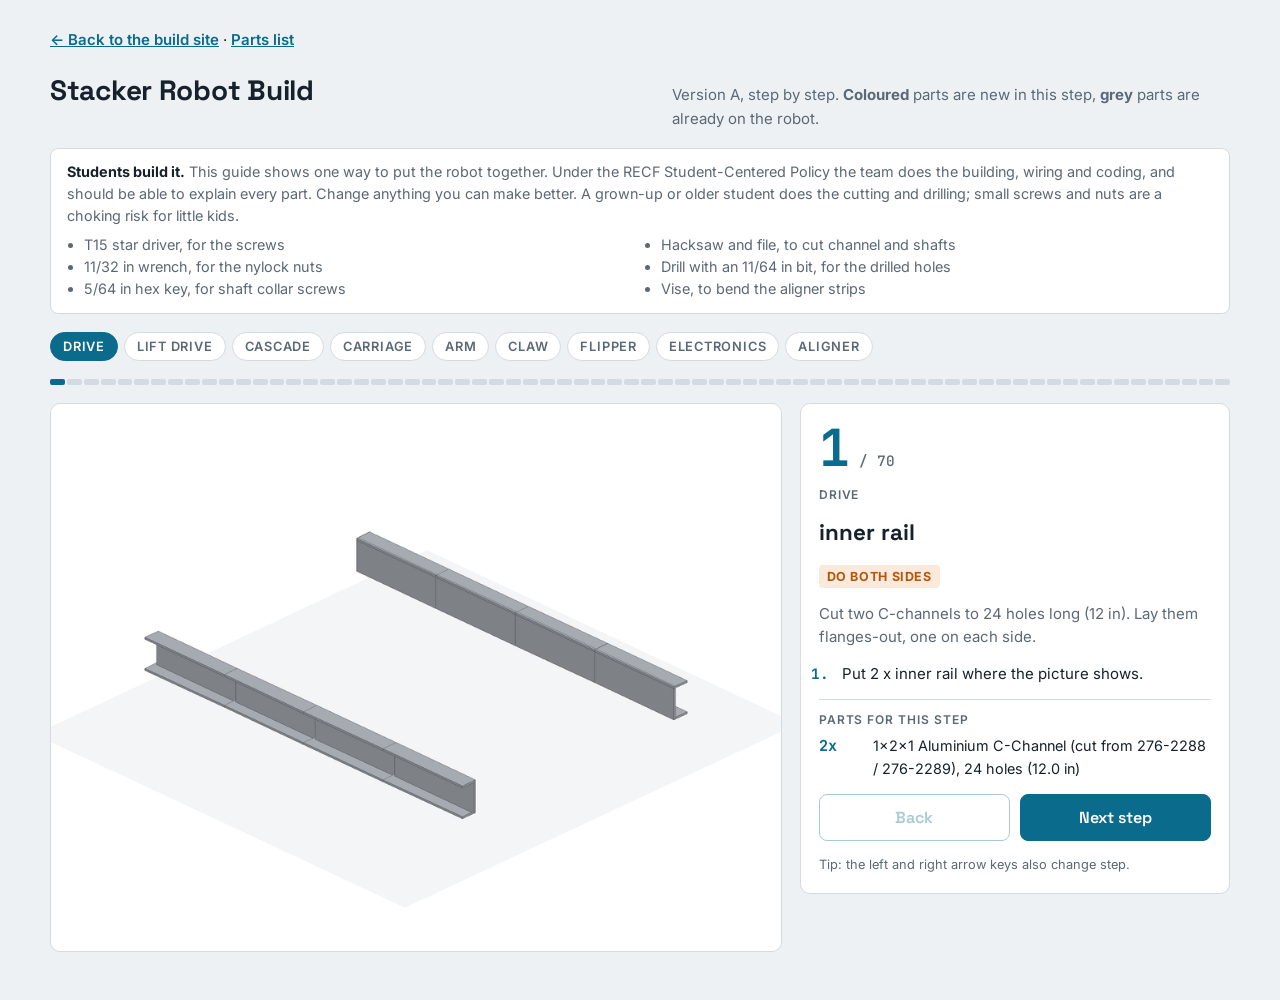
==== steps/index.html @ 97b93172 "Add files via upload" ====
<!doctype html>
<meta charset="utf-8">
<meta name="viewport" content="width=device-width, initial-scale=1">
<title>Stacker Robot Build</title>
<link rel="preconnect" href="https://fonts.googleapis.com">
<link rel="stylesheet" href="https://fonts.googleapis.com/css2?family=Space+Grotesk:wght@500;700&family=Inter:wght@400;600&family=JetBrains+Mono:wght@500;700&display=swap">
<style>
/* Layout: an assembly-manual stepper. Big picture on the left, step card on the right, section strip on top. */
:root {
  --bg: #eef1f4; --panel: #ffffff; --ink: #17212b; --muted: #5b6875; --line: #d3dae1;
  --accent: #0a6b8c; --accent-ink: #ffffff; --both: #b4560b; --both-bg: #fbeadb; --pic: #ffffff;
  --f-head: "Space Grotesk", "Segoe UI", system-ui, sans-serif;
  --f-body: "Inter", "Segoe UI", system-ui, sans-serif;
  --f-mono: "JetBrains Mono", ui-monospace, Consolas, monospace;
}
@media (prefers-color-scheme: dark) { :root:not([data-theme="light"]) {
  --bg: #11171d; --panel: #1a222a; --ink: #e6ecf1; --muted: #9aa8b5; --line: #2c3742;
  --accent: #4fb3d6; --accent-ink: #0b1a21; --both: #f0a25f; --both-bg: #3a2616; --pic: #ffffff; color-scheme: dark } }
:root[data-theme="dark"] {
  --bg: #11171d; --panel: #1a222a; --ink: #e6ecf1; --muted: #9aa8b5; --line: #2c3742;
  --accent: #4fb3d6; --accent-ink: #0b1a21; --both: #f0a25f; --both-bg: #3a2616; --pic: #ffffff; color-scheme: dark }

body { background: var(--bg); color: var(--ink); font: 15px/1.55 var(--f-body); }
.wrap { max-width: 1180px; margin: 0 auto; padding-block: 20px 40px;
  padding-left: max(16px, env(safe-area-inset-left, 0px)); padding-right: max(16px, env(safe-area-inset-right, 0px));
  display: grid; gap: 18px; }
h1, h2 { font-family: var(--f-head); text-wrap: balance; margin: 0; }
h1 { font-size: 1.75rem; letter-spacing: -0.01em; }
.top { display: flex; flex-wrap: wrap; gap: 8px 20px; align-items: baseline; justify-content: space-between; }
.top p { margin: 0; color: var(--muted); max-width: 62ch; }
.policy { border: 1px solid var(--line); background: var(--panel); border-radius: 8px; padding: 12px 16px; font-size: 0.9rem; color: var(--muted); }
.policy b { color: var(--ink); }

.sections { display: flex; flex-wrap: wrap; gap: 6px; }
.sections button { font: 600 0.8rem var(--f-body); text-transform: uppercase; letter-spacing: 0.06em;
  border: 1px solid var(--line); background: var(--panel); color: var(--muted); border-radius: 999px; padding: 6px 12px; cursor: pointer; }
.sections button[aria-current="true"] { background: var(--accent); color: var(--accent-ink); border-color: var(--accent); }

.bar { display: flex; gap: 2px; height: 6px; }
.bar i { flex: 1; background: var(--line); border-radius: 2px; cursor: pointer; }
.bar i.done { background: var(--accent); opacity: 0.45; }
.bar i.now { background: var(--accent); }

.stage { display: grid; grid-template-columns: minmax(0, 1.7fr) minmax(0, 1fr); gap: 18px; align-items: start; }
.pic { background: var(--pic); border: 1px solid var(--line); border-radius: 10px; overflow: hidden; }
.pic img { display: block; width: 100%; height: auto; aspect-ratio: 4 / 3; max-width: 100%; }
.card { background: var(--panel); border: 1px solid var(--line); border-radius: 10px; padding: 18px; display: grid; gap: 14px; min-width: 0; }
.num { font: 700 3.2rem/1 var(--f-mono); color: var(--accent); font-variant-numeric: tabular-nums; }
.num small { font-size: 0.9rem; color: var(--muted); font-weight: 500; }
.sec { font: 600 0.75rem var(--f-body); text-transform: uppercase; letter-spacing: 0.08em; color: var(--muted); }
.card h2 { font-size: 1.4rem; }
.both { justify-self: start; font: 700 0.78rem var(--f-body); letter-spacing: 0.05em; text-transform: uppercase;
  color: var(--both); background: var(--both-bg); border-radius: 4px; padding: 4px 8px; }
.note { margin: 0; color: var(--muted); }
.do { margin: 0; padding-left: 1.3em; display: grid; gap: 10px; }
.do li { padding-left: 4px; }
.do li::marker { font: 700 0.9rem var(--f-mono); color: var(--accent); }
.tools { margin: 6px 0 0; padding-left: 1.2em; columns: 2 16em; column-gap: 24px; }
.parts { border-top: 1px solid var(--line); padding-top: 12px; }
.parts h3 { margin: 0 0 8px; font: 600 0.75rem var(--f-body); text-transform: uppercase; letter-spacing: 0.08em; color: var(--muted); }
.parts ul { list-style: none; margin: 0; padding: 0; display: grid; gap: 6px; }
.parts li { display: grid; grid-template-columns: 3.2em minmax(0, 1fr); gap: 8px; font-size: 0.9rem; }
.parts li b { font: 700 0.95rem var(--f-mono); color: var(--accent); font-variant-numeric: tabular-nums; }
.nav { display: flex; gap: 10px; }
.nav button { flex: 1; font: 600 1rem var(--f-head); padding: 12px; border-radius: 8px; cursor: pointer;
  border: 1px solid var(--accent); background: var(--accent); color: var(--accent-ink); }
.nav button.prev { background: transparent; color: var(--accent); }
.nav button:disabled { opacity: 0.35; cursor: default; }
button:focus-visible, .bar i:focus-visible { outline: 3px solid var(--both); outline-offset: 2px; }
.key { font-size: 0.8rem; color: var(--muted); margin: 0; }
@media (max-width: 820px) { .stage { grid-template-columns: minmax(0, 1fr); } .num { font-size: 2.4rem; } }
</style>

<div class="wrap">
  <p style="margin:0"><a href="../" style="color:var(--accent);font-weight:600">&larr; Back to the build site</a> &middot; <a href="../parts.html" style="color:var(--accent);font-weight:600">Parts list</a></p>
  <div class="top">
    <h1>Stacker Robot Build</h1>
    <p>Version A, step by step. <b>Coloured</b> parts are new in this step, <b>grey</b> parts are already on the robot.</p>
  </div>
  <div class="policy"><b>Students build it.</b> This guide shows one way to put the robot together. Under the RECF Student-Centered Policy the team does the building, wiring and coding, and should be able to explain every part. Change anything you can make better. A grown-up or older student does the cutting and drilling; small screws and nuts are a choking risk for little kids.
    <ul class="tools">
      <li>T15 star driver, for the screws</li>
      <li>11/32 in wrench, for the nylock nuts</li>
      <li>5/64 in hex key, for shaft collar screws</li>
      <li>Hacksaw and file, to cut channel and shafts</li>
      <li>Drill with an 11/64 in bit, for the drilled holes</li>
      <li>Vise, to bend the aligner strips</li>
    </ul></div>
  <nav class="sections" id="sections" aria-label="Sections"></nav>
  <div class="bar" id="bar" aria-hidden="true"></div>
  <div class="stage">
    <div class="pic"><img id="img" alt="" width="900" height="675"></div>
    <div class="card">
      <div class="num" id="num"></div>
      <div class="sec" id="sec"></div>
      <h2 id="name"></h2>
      <span class="both" id="both">Do both sides</span>
      <p class="note" id="note"></p>
      <ol class="do" id="do"></ol>
      <div class="parts"><h3>Parts for this step</h3><ul id="parts"></ul></div>
      <div class="nav"><button class="prev" id="prev">Back</button><button id="next">Next step</button></div>
      <p class="key">Tip: the left and right arrow keys also change step.</p>
    </div>
  </div>
</div>

<script>
const STEPS = [{"n": 1, "section": "drive", "name": "inner rail", "both": true, "img": "step-01.png", "do": ["Put 2 x inner rail where the picture shows."], "parts": [[2, "1x2x1 Aluminium C-Channel (cut from 276-2288 / 276-2289), 24 holes (12.0 in)"]]}, {"n": 2, "section": "drive", "name": "outer rail", "both": true, "img": "step-02.png", "do": ["Put 2 x outer rail where the picture shows."], "parts": [[2, "1x2x1 Aluminium C-Channel (cut from 276-2288 / 276-2289), 24 holes (12.0 in)"]]}, {"n": 3, "section": "drive", "name": "rail plate", "both": true, "img": "step-03.png", "do": ["Put 2 x rail plate front where the picture shows.", "Put 2 x rail plate rear where the picture shows."], "parts": [[4, "Aluminium plate strip, cut from 5x25 Aluminium Plate 276-2311"]]}, {"n": 4, "section": "drive", "name": "wheel + gear", "both": true, "img": "step-04.png", "do": ["Push a 1 1/2 in screw through: 2 x washer \u2192 48T gear \u2192 3/8 in nylon spacer \u2192 2 x washer \u2192 omni wheel. Put a nylock nut on the end and tighten it. (do this 4 times)", "Push a 1 1/2 in screw through: 2 x washer \u2192 48T gear \u2192 3/8 in nylon spacer \u2192 2 x washer \u2192 traction wheel. Put a nylock nut on the end and tighten it. (do this 2 times)", "Push a 1 1/2 in screw through: 2 x washer \u2192 48T gear \u2192 2 x washer \u2192 3/8 in nylon spacer \u2192 omni wheel. Put a nylock nut on the end and tighten it. (do this 4 times)", "Push a 1 1/2 in screw through: 2 x washer \u2192 48T gear \u2192 2 x washer \u2192 3/8 in nylon spacer \u2192 traction wheel. Put a nylock nut on the end and tighten it. (do this 2 times)"], "parts": [[12, "#8-32 Nylock Nut 275-1027"], [12, "#8-32 x 1.500\" Star Drive Screw (275-1002..1012 series)"], [2, "2.75\" Anti-Static (traction) Wheel 276-8098"], [4, "2.75\" Omni-Directional Anti-Static Wheel 276-8106"], [12, "3/8\" OD x #8 Nylon Spacer, 0.375\" (276-6340 series)"], [6, "48T High Strength Gear v2 276-7573"], [48, "Steel Washer 275-1024"]]}, {"n": 5, "section": "drive", "name": "wheel", "both": true, "img": "step-05.png", "do": ["Push a 2 1/2 in screw through: inner rail \u2192 1/2 in nylon spacer \u2192 48T gear \u2192 1/4 in nylon spacer \u2192 washer \u2192 omni wheel \u2192 1/4 in nylon spacer \u2192 washer \u2192 outer rail. Put a nylock nut on the end and tighten it. (do this 2 times)", "Push a 2 1/2 in screw through: stage 1 \u2192 inner rail \u2192 1/2 in nylon spacer \u2192 48T gear \u2192 1/4 in nylon spacer \u2192 washer \u2192 traction wheel \u2192 1/4 in nylon spacer \u2192 washer \u2192 outer rail. Put a nylock nut on the end and tighten it. This one also goes through a part from step 20: put it in loosely now, take it out and put it back then.", "Push a 2 1/2 in screw through: inner rail \u2192 1/2 in nylon spacer \u2192 48T gear \u2192 washer \u2192 1/4 in nylon spacer \u2192 omni wheel \u2192 washer \u2192 1/4 in nylon spacer \u2192 outer rail. Put a nylock nut on the end and tighten it. (do this 2 times)", "Push a 2 1/2 in screw through: stage 1 \u2192 inner rail \u2192 1/2 in nylon spacer \u2192 48T gear \u2192 washer \u2192 1/4 in nylon spacer \u2192 traction wheel \u2192 washer \u2192 1/4 in nylon spacer \u2192 outer rail. Put a nylock nut on the end and tighten it. This one also goes through a part from step 20: put it in loosely now, take it out and put it back then."], "parts": [[6, "#8-32 Nylock Nut 275-1027"], [6, "#8-32 x 2.500\" Star Drive Screw (276-8016)"], [12, "3/8\" OD x #8 Nylon Spacer, 0.250\" (276-6340 series)"], [6, "3/8\" OD x #8 Nylon Spacer, 0.500\" (276-6340 series)"], [12, "Steel Washer 275-1024"]]}, {"n": 6, "section": "drive", "name": "motor gear 36T", "both": true, "img": "step-06.png", "do": ["Put 4 x 36T gear where the picture shows."], "parts": [[4, "36T High Strength Gear v2 276-7747"]]}, {"n": 7, "section": "drive", "name": "drive motor", "both": true, "img": "step-07.png", "do": ["Push a 3/4 in screw through: inner rail \u2192 2 x washer \u2192 1/8 in nylon spacer. Screw it into the motor. (do this 4 times)", "Cut a shaft to 2.42 in. Push it through, in this order: outer rail \u2192 shaft collar \u2192 washer \u2192 4.6 mm plastic spacer \u2192 2 x 8 mm plastic spacer \u2192 36T gear \u2192 4.6 mm plastic spacer \u2192 8 mm plastic spacer \u2192 inner rail. Push the end all the way into the motor. Tighten the screw on every shaft collar. (do this 2 times)", "Push a 3/4 in screw through: inner rail \u2192 1/8 in nylon spacer \u2192 2 x washer. Screw it into the motor. (do this 4 times)", "Cut a shaft to 2.42 in. Push it through, in this order: outer rail \u2192 shaft collar \u2192 2 x 8 mm plastic spacer \u2192 4.6 mm plastic spacer \u2192 washer \u2192 36T gear \u2192 8 mm plastic spacer \u2192 4.6 mm plastic spacer \u2192 inner rail. Push the end all the way into the motor. Tighten the screw on every shaft collar. (do this 2 times)"], "parts": [[8, "#8-32 x 0.750\" Star Drive Screw (275-1002..1012 series)"], [8, "3/8\" OD x #8 Nylon Spacer, 0.125\" (276-6340 series)"], [8, "4.6mm Plastic Spacer 276-2018"], [12, "8mm Plastic Spacer 276-2019"], [4, "Shaft 1/8\" square, cut to 2.42 in"], [4, "Shaft Collar 276-2010"], [20, "Steel Washer 275-1024"], [4, "V5 Smart Motor 11W 276-4840 + 600 RPM cartridge 276-5842"]]}, {"n": 8, "section": "drive", "name": "rail tie", "both": true, "img": "step-08.png", "do": ["Push a 3/8 in screw through: inner rail. Screw it into the 2 in standoff. (do this 2 times)", "Push a 3/8 in screw through: outer rail \u2192 3 x washer. Screw it into the 2 in standoff. (do this 3 times)", "Push a 3/8 in screw through: aligner strip \u2192 inner rail. Screw it into the 2 in standoff. This one also goes through a part from step 67: put it in loosely now, take it out and put it back then.", "Push a 3/8 in screw through: outer rail. Screw it into the 2 in standoff. (do this 3 times)", "Push a 3/8 in screw through: inner rail \u2192 3 x washer. Screw it into the 2 in standoff. (do this 2 times)", "Push a 1/2 in screw through: aligner strip \u2192 inner rail \u2192 3 x washer. Screw it into the 2 in standoff. This one also goes through a part from step 67: put it in loosely now, take it out and put it back then."], "parts": [[6, "#8-32 Standoff, 2.00\" (275-1013..1023 series)"], [11, "#8-32 x 0.375\" Star Drive Screw (275-1002..1012 series)"], [1, "#8-32 x 0.500\" Star Drive Screw (275-1002..1012 series)"], [18, "Steel Washer 275-1024"]]}, {"n": 9, "section": "drive", "name": "front brace", "both": false, "img": "step-09.png", "do": ["Push a 3/8 in screw through: front brace \u2192 inner rail. Put a nylock nut on the end and tighten it. (do this 4 times)"], "parts": [[4, "#8-32 Nylock Nut 275-1027"], [4, "#8-32 x 0.375\" Star Drive Screw (275-1002..1012 series)"], [1, "1x2x1 Aluminium C-Channel (cut from 276-2288 / 276-2289), 17 holes (8.5 in)"]]}, {"n": 10, "section": "lift drive", "name": "rear bumper", "both": false, "img": "step-10.png", "do": ["Push a 3/8 in screw through: rear bumper \u2192 inner rail. Put a nylock nut on the end and tighten it. (do this 2 times)"], "parts": [[2, "#8-32 Nylock Nut 275-1027"], [2, "#8-32 x 0.375\" Star Drive Screw (275-1002..1012 series)"], [1, "1x2x1 Aluminium C-Channel (cut from 276-2288 / 276-2289), 17 holes (8.5 in)"]]}, {"n": 11, "section": "lift drive", "name": "winch channel", "both": false, "img": "step-11.png", "do": ["Push a 3/8 in screw through: winch channel \u2192 inner rail. Put a nylock nut on the end and tighten it. (do this 2 times)"], "parts": [[2, "#8-32 Nylock Nut 275-1027"], [2, "#8-32 x 0.375\" Star Drive Screw (275-1002..1012 series)"], [1, "1x2x1 Aluminium C-Channel (cut from 276-2288 / 276-2289), 17 holes (8.5 in)"]]}, {"n": 12, "section": "lift drive", "name": "winch gear 36T", "both": false, "img": "step-12.png", "do": ["Put 36T gear where the picture shows."], "parts": [[1, "36T High Strength Gear v2 276-7747"]]}, {"n": 13, "section": "lift drive", "name": "winch plate", "both": false, "img": "step-13.png", "do": ["Push a 3/8 in screw through: winch channel \u2192 winch plate. Put a nylock nut on the end and tighten it. (do this 2 times)"], "parts": [[2, "#8-32 Nylock Nut 275-1027"], [2, "#8-32 x 0.375\" Star Drive Screw (275-1002..1012 series)"], [1, "Aluminium plate strip, cut from 5x25 Aluminium Plate 276-2311"]]}, {"n": 14, "section": "lift drive", "name": "lift motor gear 60T", "both": false, "img": "step-14.png", "do": ["Put 2 x 60T gear where the picture shows."], "parts": [[2, "60T High Strength Gear v2 276-7748"]]}, {"n": 15, "section": "lift drive", "name": "lift motor", "both": false, "img": "step-15.png", "do": ["Push a 5/8 in screw through: winch channel \u2192 winch plate. Screw it into the motor. (do this 4 times)", "Push a 3/8 in screw through: rear bumper \u2192 bearing flat. Put a nylock nut on the end and tighten it. (do this 4 times)", "Cut a shaft to 2.06 in. Push it through, in this order: rear bumper \u2192 bearing flat \u2192 shaft collar \u2192 8 mm plastic spacer \u2192 60T gear \u2192 2 x 8 mm plastic spacer \u2192 washer \u2192 winch channel \u2192 winch plate. Push the end all the way into the motor. Tighten the screw on every shaft collar. (do this 2 times)"], "parts": [[4, "#8-32 Nylock Nut 275-1027"], [4, "#8-32 x 0.375\" Star Drive Screw (275-1002..1012 series)"], [4, "#8-32 x 0.625\" Star Drive Screw (275-1002..1012 series)"], [6, "8mm Plastic Spacer 276-2019"], [2, "Bearing Flat 276-1209"], [2, "Shaft 1/8\" square, cut to 2.06 in"], [2, "Shaft Collar 276-2010"], [2, "Steel Washer 275-1024"], [2, "V5 Smart Motor 11W 276-4840 + 200 RPM cartridge 276-5841"]]}, {"n": 16, "section": "lift drive", "name": "winch drum", "both": false, "img": "step-16.png", "do": ["Put winch drum where the picture shows."], "parts": [[1, "Winch Drum 276-1546-002"]]}, {"n": 17, "section": "lift drive", "name": "drum support plate", "both": false, "img": "step-17.png", "do": ["Put drum support plate where the picture shows."], "parts": [[1, "Aluminium plate strip, cut from 5x25 Aluminium Plate 276-2311"]]}, {"n": 18, "section": "lift drive", "name": "drum support standoff", "both": false, "img": "step-18.png", "do": ["Push a 3/8 in screw through: winch channel \u2192 winch plate. Screw it into the 2 in standoff. (do this 2 times)", "Push a 3/8 in screw through: drum support plate. Screw it into the 2 in standoff. (do this 2 times)"], "parts": [[2, "#8-32 Standoff, 2.00\" (275-1013..1023 series)"], [4, "#8-32 x 0.375\" Star Drive Screw (275-1002..1012 series)"]]}, {"n": 19, "section": "lift drive", "name": "winch", "both": false, "img": "step-19.png", "do": ["Push a 3/8 in screw through: rear bumper \u2192 bearing flat. Put a nylock nut on the end and tighten it. (do this 2 times)", "Push a 1/2 in screw through: bearing flat \u2192 winch plate \u2192 winch channel. Put a nylock nut on the end and tighten it. (do this 2 times)", "Push a 3/8 in screw through: drum support plate \u2192 bearing flat. Put a nylock nut on the end and tighten it. (do this 2 times)", "Cut a shaft to 4.50 in. Push it through, in this order: rear bumper \u2192 bearing flat \u2192 shaft collar \u2192 8 mm plastic spacer \u2192 36T gear \u2192 2 x 8 mm plastic spacer \u2192 washer \u2192 winch channel \u2192 winch plate \u2192 bearing flat \u2192 3 x washer \u2192 winch drum \u2192 4.6 mm plastic spacer \u2192 drum support plate \u2192 bearing flat \u2192 shaft collar. Tighten the screw on every shaft collar."], "parts": [[6, "#8-32 Nylock Nut 275-1027"], [4, "#8-32 x 0.375\" Star Drive Screw (275-1002..1012 series)"], [2, "#8-32 x 0.500\" Star Drive Screw (275-1002..1012 series)"], [1, "4.6mm Plastic Spacer 276-2018"], [3, "8mm Plastic Spacer 276-2019"], [3, "Bearing Flat 276-1209"], [1, "Shaft 1/8\" square, cut to 4.50 in"], [2, "Shaft Collar 276-2010"], [4, "Steel Washer 275-1024"]]}, {"n": 20, "section": "cascade", "name": "stage 1", "both": true, "img": "step-20.png", "do": ["Put 2 x stage 1 where the picture shows."], "parts": [[2, "1x2x1 Aluminium C-Channel (cut from 276-2288 / 276-2289), 30 holes (15.0 in)"]]}, {"n": 21, "section": "cascade", "name": "stage 2", "both": true, "img": "step-21.png", "do": ["Put 2 x stage 2 where the picture shows."], "parts": [[2, "1x2x1 Aluminium C-Channel (cut from 276-2288 / 276-2289), 30 holes (15.0 in)"]]}, {"n": 22, "section": "cascade", "name": "stage 3", "both": true, "img": "step-22.png", "do": ["Put 2 x stage 3 where the picture shows."], "parts": [[2, "1x3x1 Aluminium C-Channel (cut from 276-4359), 30 holes (15.0 in)"]]}, {"n": 23, "section": "cascade", "name": "tower", "both": true, "img": "step-23.png", "do": ["Push a 3/8 in screw through: stage 1 \u2192 inner rail. Put a nylock nut on the end and tighten it. (do this 4 times)"], "parts": [[4, "#8-32 Nylock Nut 275-1027"], [4, "#8-32 x 0.375\" Star Drive Screw (275-1002..1012 series)"]]}, {"n": 24, "section": "cascade", "name": "slider 1-2", "both": true, "img": "step-24.png", "do": ["Put 8 x slider where the picture shows."], "parts": [[8, "Low Profile Bearing Flat 276-8023 (cascade slider)"]]}, {"n": 25, "section": "cascade", "name": "slider", "both": true, "img": "step-25.png", "do": ["Push a 5/8 in screw through: slider \u2192 stage 1. Put a nylock nut on the end and tighten it. (do this 8 times)", "Push a 7/8 in screw through: slider \u2192 1/4 in nylon spacer \u2192 stage 2. Put a nylock nut on the end and tighten it. This one also goes through a part from step 26: put it in loosely now, take it out and put it back then. (do this 8 times)"], "parts": [[16, "#8-32 Nylock Nut 275-1027"], [8, "#8-32 x 0.625\" Star Drive Screw (275-1002..1012 series)"], [8, "#8-32 x 0.875\" Star Drive Screw (275-1002..1012 series)"], [8, "3/8\" OD x #8 Nylon Spacer, 0.250\" (276-6340 series)"]]}, {"n": 26, "section": "cascade", "name": "slider 2-3", "both": true, "img": "step-26.png", "do": ["Put 8 x slider where the picture shows."], "parts": [[8, "Low Profile Bearing Flat 276-8023 (cascade slider)"]]}, {"n": 27, "section": "cascade", "name": "slider roller", "both": true, "img": "step-27.png", "do": ["Push a 1 3/4 in screw through: slider \u2192 2 x 1/2 in nylon spacer \u2192 slider. Put a nylock nut on the end and tighten it. (do this 4 times)", "Push a 2 1/2 in screw through: slider \u2192 3 x 1/2 in nylon spacer \u2192 slider. Put a nylock nut on the end and tighten it. (do this 4 times)"], "parts": [[8, "#8-32 Nylock Nut 275-1027"], [4, "#8-32 x 1.750\" Star Drive Screw (275-1002..1012 series)"], [4, "#8-32 x 2.500\" Star Drive Screw (276-8016)"], [20, "3/8\" OD x #8 Nylon Spacer, 0.500\" (276-6340 series)"]]}, {"n": 28, "section": "cascade", "name": "pulley", "both": true, "img": "step-28.png", "do": ["Push a 1 1/4 in screw through: pulley \u2192 3/8 in nylon spacer \u2192 2 x washer \u2192 stage 1. Put a nylock nut on the end and tighten it.", "Push a 1 1/4 in screw through: stage 2 \u2192 2 x washer \u2192 3/8 in nylon spacer \u2192 pulley. Put a nylock nut on the end and tighten it.", "Push a 1 1/4 in screw through: pulley \u2192 2 x washer \u2192 3/8 in nylon spacer \u2192 stage 1. Put a nylock nut on the end and tighten it.", "Push a 1 1/4 in screw through: stage 2 \u2192 3/8 in nylon spacer \u2192 2 x washer \u2192 pulley. Put a nylock nut on the end and tighten it."], "parts": [[4, "#8-32 Nylock Nut 275-1027"], [4, "#8-32 x 1.250\" Star Drive Screw (275-1002..1012 series)"], [4, "3/8\" OD x #8 Nylon Spacer, 0.375\" (276-6340 series)"], [4, "Pulley from Winch and Pulley Kit 276-1546"], [8, "Steel Washer 275-1024"]]}, {"n": 29, "section": "cascade", "name": "foot plate", "both": true, "img": "step-29.png", "do": ["Push a 3/8 in screw through: rail plate front \u2192 inner rail. Put a nylock nut on the end and tighten it. (do this 4 times)", "Push a 3/8 in screw through: rail plate rear \u2192 inner rail. Put a nylock nut on the end and tighten it. (do this 4 times)"], "parts": [[8, "#8-32 Nylock Nut 275-1027"], [8, "#8-32 x 0.375\" Star Drive Screw (275-1002..1012 series)"]]}, {"n": 30, "section": "cascade", "name": "tower diagonal", "both": true, "img": "step-30.png", "do": ["Put 2 x tower diagonal front where the picture shows.", "Put 2 x tower diagonal rear where the picture shows."], "parts": [[2, "1x2x1 Aluminium C-Channel (cut from 276-2288 / 276-2289), 18 holes (9.0 in)"], [2, "1x2x1 Aluminium C-Channel (cut from 276-2288 / 276-2289), 6 holes (3.0 in)"]]}, {"n": 31, "section": "cascade", "name": "diagonal foot", "both": true, "img": "step-31.png", "do": ["Push a 3/8 in screw through: rail plate front \u2192 tower diagonal front. Put a nylock nut on the end and tighten it. (do this 2 times)", "Push a 3/8 in screw through: rail plate rear \u2192 tower diagonal rear. Put a nylock nut on the end and tighten it. (do this 2 times)"], "parts": [[4, "#8-32 Nylock Nut 275-1027"], [4, "#8-32 x 0.375\" Star Drive Screw (275-1002..1012 series)"]]}, {"n": 32, "section": "cascade", "name": "diagonal top", "both": true, "img": "step-32.png", "do": ["Push a 3/8 in screw through: stage 1 \u2192 tower diagonal front. Put a nylock nut on the end and tighten it. (do this 2 times)", "Push a 3/8 in screw through: stage 1 \u2192 tower diagonal rear. Put a nylock nut on the end and tighten it. (do this 2 times)"], "parts": [[4, "#8-32 Nylock Nut 275-1027"], [4, "#8-32 x 0.375\" Star Drive Screw (275-1002..1012 series)"]]}, {"n": 33, "section": "cascade", "name": "tower brace low", "both": false, "img": "step-33.png", "do": ["Push a 1 1/4 in screw through: stage 1 \u2192 1/4 in nylon spacer \u2192 1/2 in nylon spacer \u2192 tower brace low. Put a nylock nut on the end and tighten it. (do this 4 times)"], "parts": [[4, "#8-32 Nylock Nut 275-1027"], [4, "#8-32 x 1.250\" Star Drive Screw (275-1002..1012 series)"], [1, "1x2x1 Aluminium C-Channel (cut from 276-2288 / 276-2289), 15 holes (7.5 in)"], [4, "3/8\" OD x #8 Nylon Spacer, 0.250\" (276-6340 series)"], [4, "3/8\" OD x #8 Nylon Spacer, 0.500\" (276-6340 series)"]]}, {"n": 34, "section": "cascade", "name": "tower brace high", "both": false, "img": "step-34.png", "do": ["Push a 1 1/4 in screw through: stage 1 \u2192 1/4 in nylon spacer \u2192 1/2 in nylon spacer \u2192 tower brace high. Put a nylock nut on the end and tighten it. (do this 4 times)"], "parts": [[4, "#8-32 Nylock Nut 275-1027"], [4, "#8-32 x 1.250\" Star Drive Screw (275-1002..1012 series)"], [1, "1x2x1 Aluminium C-Channel (cut from 276-2288 / 276-2289), 25 holes (12.5 in)"], [4, "3/8\" OD x #8 Nylon Spacer, 0.250\" (276-6340 series)"], [4, "3/8\" OD x #8 Nylon Spacer, 0.500\" (276-6340 series)"]]}, {"n": 35, "section": "cascade", "name": "stage 2 tie", "both": false, "img": "step-35.png", "do": ["Push a 3/4 in screw through: stage 2 \u2192 3/8 in nylon spacer \u2192 stage 2 tie. Put a nylock nut on the end and tighten it. (do this 4 times)"], "parts": [[4, "#8-32 Nylock Nut 275-1027"], [4, "#8-32 x 0.750\" Star Drive Screw (275-1002..1012 series)"], [1, "1x2x1 Aluminium C-Channel (cut from 276-2288 / 276-2289), 11 holes (5.5 in)"], [4, "3/8\" OD x #8 Nylon Spacer, 0.375\" (276-6340 series)"]]}, {"n": 36, "section": "cascade", "name": "stage 3 tie", "both": false, "img": "step-36.png", "do": ["Push a 3/8 in screw through: stage 3. Screw it into the 2 1/2 in standoff. (do this 4 times)"], "parts": [[2, "#8-32 Standoff, 2.50\" (275-1013..1023 series)"], [4, "#8-32 x 0.375\" Star Drive Screw (275-1002..1012 series)"]]}, {"n": 37, "section": "carriage", "name": "pivot plate", "both": true, "img": "step-37.png", "do": ["Push a 3/8 in screw through: pivot plate \u2192 stage 3. Put a nylock nut on the end and tighten it. (do this 8 times)"], "parts": [[8, "#8-32 Nylock Nut 275-1027"], [8, "#8-32 x 0.375\" Star Drive Screw (275-1002..1012 series)"], [2, "Aluminium plate strip, cut from 5x25 Aluminium Plate 276-2311"]]}, {"n": 38, "section": "carriage", "name": "arm pinion 12T", "both": false, "img": "step-38.png", "do": ["Put 12T gear where the picture shows."], "parts": [[1, "12T Metal Gear 276-7368"]]}, {"n": 39, "section": "carriage", "name": "arm motor", "both": false, "img": "step-39.png", "do": ["Push a 1/2 in screw through: pivot plate. Screw it into the motor. (do this 2 times)", "Cut a shaft to 0.95 in. Push it through, in this order: shaft collar \u2192 12T gear \u2192 4 x washer \u2192 pivot plate. Push the end all the way into the motor. Tighten the screw on every shaft collar."], "parts": [[2, "#8-32 x 0.500\" Star Drive Screw (275-1002..1012 series)"], [1, "Shaft 1/8\" square, cut to 0.95 in"], [1, "Shaft Collar 276-2010"], [4, "Steel Washer 275-1024"], [1, "V5 Smart Motor 11W 276-4840 + 200 RPM cartridge 276-5841"]]}, {"n": 40, "section": "carriage", "name": "fixed sprocket", "both": false, "img": "step-40.png", "do": ["Put sprocket where the picture shows."], "parts": [[1, "18T High Strength Sprocket 276-3878"]]}, {"n": 41, "section": "carriage", "name": "arm pivot", "both": false, "img": "step-41.png", "do": ["Push a 1/2 in screw through: pivot plate \u2192 bearing flat. Put a nylock nut on the end and tighten it. (do this 4 times)", "Cut a shaft to 3.25 in. Push it through, in this order: shaft collar \u2192 bearing flat \u2192 pivot plate \u2192 2 x washer \u2192 sprocket \u2192 8 mm plastic spacer \u2192 washer \u2192 arm \u2192 8 mm plastic spacer \u2192 3 x 4.6 mm plastic spacer \u2192 washer \u2192 60T gear \u2192 4 x washer \u2192 pivot plate \u2192 bearing flat \u2192 shaft collar. This one also goes through a part from step 42: put it in loosely now, take it out and put it back then. Tighten the screw on every shaft collar."], "parts": [[4, "#8-32 Nylock Nut 275-1027"], [4, "#8-32 x 0.500\" Star Drive Screw (275-1002..1012 series)"], [3, "4.6mm Plastic Spacer 276-2018"], [2, "8mm Plastic Spacer 276-2019"], [2, "Bearing Flat 276-1209"], [1, "Shaft 1/8\" square, cut to 3.25 in"], [2, "Shaft Collar 276-2010"], [8, "Steel Washer 275-1024"]]}, {"n": 42, "section": "arm", "name": "arm", "both": false, "img": "step-42.png", "do": ["Put arm where the picture shows."], "parts": [[1, "1x2x1 Aluminium C-Channel (cut from 276-2288 / 276-2289), 20 holes (10.0 in)"]]}, {"n": 43, "section": "arm", "name": "arm gear 60T", "both": false, "img": "step-43.png", "do": ["Put 60T gear where the picture shows."], "parts": [[1, "60T High Strength Gear v2 276-7748"]]}, {"n": 44, "section": "arm", "name": "arm gear", "both": false, "img": "step-44.png", "do": ["Push a 1 3/4 in screw through: 60T gear \u2192 washer \u2192 3/8 in nylon spacer \u2192 1/2 in nylon spacer \u2192 arm. Put a nylock nut on the end and tighten it."], "parts": [[1, "#8-32 Nylock Nut 275-1027"], [1, "#8-32 x 1.750\" Star Drive Screw (275-1002..1012 series)"], [1, "3/8\" OD x #8 Nylon Spacer, 0.375\" (276-6340 series)"], [1, "3/8\" OD x #8 Nylon Spacer, 0.500\" (276-6340 series)"], [1, "Steel Washer 275-1024"]]}, {"n": 45, "section": "claw", "name": "claw side", "both": true, "img": "step-45.png", "do": ["Put 2 x claw side where the picture shows."], "parts": [[2, "1x2x1 Aluminium C-Channel (cut from 276-2288 / 276-2289), 9 holes (4.5 in)"]]}, {"n": 46, "section": "claw", "name": "hanger plate", "both": true, "img": "step-46.png", "do": ["Put 2 x hanger plate where the picture shows."], "parts": [[2, "Aluminium plate strip, cut from 5x25 Aluminium Plate 276-2311"]]}, {"n": 47, "section": "claw", "name": "hanger", "both": true, "img": "step-47.png", "do": ["Push a 3/8 in screw through: hanger plate \u2192 claw side. Put a nylock nut on the end and tighten it. (do this 4 times)"], "parts": [[4, "#8-32 Nylock Nut 275-1027"], [4, "#8-32 x 0.375\" Star Drive Screw (275-1002..1012 series)"]]}, {"n": 48, "section": "claw", "name": "wrist sprocket", "both": false, "img": "step-48.png", "do": ["Put sprocket where the picture shows."], "parts": [[1, "18T High Strength Sprocket 276-3878"]]}, {"n": 49, "section": "claw", "name": "wrist", "both": false, "img": "step-49.png", "do": ["Cut a shaft to 4.13 in. Push it through, in this order: shaft collar \u2192 hanger plate \u2192 2 x 8 mm plastic spacer \u2192 sprocket \u2192 8 mm plastic spacer \u2192 washer \u2192 arm \u2192 8 mm plastic spacer \u2192 3 x 4.6 mm plastic spacer \u2192 3 x 8 mm plastic spacer \u2192 4.6 mm plastic spacer \u2192 3 x washer \u2192 hanger plate \u2192 shaft collar. Tighten the screw on every shaft collar."], "parts": [[4, "4.6mm Plastic Spacer 276-2018"], [7, "8mm Plastic Spacer 276-2019"], [1, "Shaft 1/8\" square, cut to 4.13 in"], [2, "Shaft Collar 276-2010"], [4, "Steel Washer 275-1024"]]}, {"n": 50, "section": "claw", "name": "claw tie", "both": false, "img": "step-50.png", "do": ["Push a 3/8 in screw through: claw side. Screw it into the 3 in standoff.", "Push a 3/4 in screw through: claw side \u2192 3/8 in nylon spacer. Screw it into the 3 in standoff."], "parts": [[1, "#8-32 Standoff, 3.00\" (275-1013..1023 series)"], [1, "#8-32 x 0.375\" Star Drive Screw (275-1002..1012 series)"], [1, "#8-32 x 0.750\" Star Drive Screw (275-1002..1012 series)"], [1, "3/8\" OD x #8 Nylon Spacer, 0.375\" (276-6340 series)"]]}, {"n": 51, "section": "claw", "name": "claw gear 24T", "both": false, "img": "step-51.png", "do": ["Put 4 x 24T gear where the picture shows."], "parts": [[4, "24T High Strength Gear V2 276-7572"]]}, {"n": 52, "section": "claw", "name": "gear cover plate", "both": false, "img": "step-52.png", "do": ["Put gear cover plate where the picture shows."], "parts": [[1, "Aluminium plate strip, cut from 5x25 Aluminium Plate 276-2311"]]}, {"n": 53, "section": "claw", "name": "claw idler", "both": false, "img": "step-53.png", "do": ["Push a 1 1/4 in screw through: claw side \u2192 1/4 in nylon spacer \u2192 24T gear \u2192 washer \u2192 gear cover plate. Put a nylock nut on the end and tighten it. (do this 2 times)"], "parts": [[2, "#8-32 Nylock Nut 275-1027"], [2, "#8-32 x 1.250\" Star Drive Screw (275-1002..1012 series)"], [2, "3/8\" OD x #8 Nylon Spacer, 0.250\" (276-6340 series)"], [2, "Steel Washer 275-1024"]]}, {"n": 54, "section": "claw", "name": "flex wheel", "both": false, "img": "step-54.png", "do": ["Put 4 x 2 in flex wheel where the picture shows."], "parts": [[4, "Straight Flex Wheel 2\" OD x 1/2\" wide, 30A 217-6353"]]}, {"n": 55, "section": "claw", "name": "claw motor", "both": false, "img": "step-55.png", "do": ["Push a 1/2 in screw through: claw side. Screw it into the motor. (do this 2 times)"], "parts": [[2, "#8-32 x 0.500\" Star Drive Screw (275-1002..1012 series)"], [1, "V5 Smart Motor 5.5W 276-4842"]]}, {"n": 56, "section": "claw", "name": "roller", "both": false, "img": "step-56.png", "do": ["Push a 3/8 in screw through: bearing flat \u2192 claw side. Put a nylock nut on the end and tighten it. (do this 6 times)", "Cut a shaft to 4.61 in. Push it through, in this order: shaft collar \u2192 gear cover plate \u2192 washer \u2192 24T gear \u2192 4 x washer \u2192 bearing flat \u2192 claw side \u2192 washer \u2192 4.6 mm plastic spacer \u2192 8 mm plastic spacer \u2192 2 in flex wheel \u2192 washer \u2192 4 x 8 mm plastic spacer \u2192 2 in flex wheel \u2192 washer \u2192 4.6 mm plastic spacer \u2192 8 mm plastic spacer \u2192 claw side. Push the end all the way into the motor. Tighten the screw on every shaft collar.", "Cut a shaft to 4.99 in. Push it through, in this order: shaft collar \u2192 bearing flat \u2192 claw side \u2192 8 mm plastic spacer \u2192 4.6 mm plastic spacer \u2192 washer \u2192 2 in flex wheel \u2192 4 x 8 mm plastic spacer \u2192 washer \u2192 2 in flex wheel \u2192 8 mm plastic spacer \u2192 4.6 mm plastic spacer \u2192 washer \u2192 claw side \u2192 bearing flat \u2192 4 x washer \u2192 24T gear \u2192 washer \u2192 gear cover plate \u2192 shaft collar. Tighten the screw on every shaft collar."], "parts": [[6, "#8-32 Nylock Nut 275-1027"], [6, "#8-32 x 0.375\" Star Drive Screw (275-1002..1012 series)"], [4, "4.6mm Plastic Spacer 276-2018"], [12, "8mm Plastic Spacer 276-2019"], [3, "Bearing Flat 276-1209"], [1, "Shaft 1/8\" square, cut to 4.61 in"], [1, "Shaft 1/8\" square, cut to 4.99 in"], [3, "Shaft Collar 276-2010"], [16, "Steel Washer 275-1024"]]}, {"n": 57, "section": "flipper", "name": "flipper motor", "both": false, "img": "step-57.png", "do": ["Push a 1/2 in screw through: tower brace high. Screw it into the motor. (do this 2 times)"], "parts": [[2, "#8-32 x 0.500\" Star Drive Screw (275-1002..1012 series)"], [1, "V5 Smart Motor 5.5W 276-4842"]]}, {"n": 58, "section": "flipper", "name": "flipper wheel", "both": false, "img": "step-58.png", "do": ["Put 3 in flex wheel where the picture shows."], "parts": [[1, "Straight Flex Wheel 3\" OD x 1\" wide, 30A 217-6447"]]}, {"n": 59, "section": "flipper", "name": "flipper support plate", "both": false, "img": "step-59.png", "do": ["Put flipper support plate where the picture shows."], "parts": [[1, "Aluminium plate strip, cut from 5x25 Aluminium Plate 276-2311"]]}, {"n": 60, "section": "flipper", "name": "flipper support standoff", "both": false, "img": "step-60.png", "do": ["Push a 3/8 in screw through: flipper support plate. Screw it into the 1 1/2 in standoff. (do this 2 times)", "Push a 1/2 in screw through: tower brace high \u2192 1/8 in nylon spacer. Screw it into the 1 1/2 in standoff. (do this 2 times)"], "parts": [[2, "#8-32 Standoff, 1.50\" (275-1013..1023 series)"], [2, "#8-32 x 0.375\" Star Drive Screw (275-1002..1012 series)"], [2, "#8-32 x 0.500\" Star Drive Screw (275-1002..1012 series)"], [2, "3/8\" OD x #8 Nylon Spacer, 0.125\" (276-6340 series)"]]}, {"n": 61, "section": "flipper", "name": "flipper", "both": false, "img": "step-61.png", "do": ["Cut a shaft to 2.01 in. Push it through, in this order: shaft collar \u2192 flipper support plate \u2192 3 x washer \u2192 3 in flex wheel \u2192 8 mm plastic spacer \u2192 4.6 mm plastic spacer \u2192 washer \u2192 tower brace high. Push the end all the way into the motor. Tighten the screw on every shaft collar."], "parts": [[1, "4.6mm Plastic Spacer 276-2018"], [1, "8mm Plastic Spacer 276-2019"], [1, "Shaft 1/8\" square, cut to 2.01 in"], [1, "Shaft Collar 276-2010"], [4, "Steel Washer 275-1024"]]}, {"n": 62, "section": "electronics", "name": "brain", "both": false, "img": "step-62.png", "do": ["Put brain where the picture shows."], "parts": [[1, "V5 Robot Brain 276-4810"]]}, {"n": 63, "section": "electronics", "name": "radio", "both": false, "img": "step-63.png", "do": ["Put radio where the picture shows."], "parts": [[1, "V5 Robot Radio 276-4831"]]}, {"n": 64, "section": "electronics", "name": "battery", "both": false, "img": "step-64.png", "do": ["Put battery where the picture shows."], "parts": [[1, "V5 Robot Battery 276-4811"]]}, {"n": 65, "section": "electronics", "name": "AI vision sensor", "both": false, "img": "step-65.png", "do": ["Put AI vision sensor where the picture shows."], "parts": [[1, "V5 AI Vision Sensor 276-8659"]]}, {"n": 66, "section": "electronics", "name": "AI vision lens", "both": false, "img": "step-66.png", "do": ["Put AI vision lens where the picture shows."], "parts": [[1, "(part of the AI Vision Sensor)"]]}, {"n": 67, "section": "aligner", "name": "aligner strip", "both": true, "img": "step-67.png", "do": ["Put 8 x aligner strip where the picture shows."], "parts": [[8, "Aluminium plate strip, cut from 5x25 Aluminium Plate 276-2311"]]}, {"n": 68, "section": "aligner", "name": "aligner", "both": true, "img": "step-68.png", "do": ["Push a 3/8 in screw through: inner rail \u2192 aligner strip. Put a nylock nut on the end and tighten it. (do this 2 times)"], "parts": [[2, "#8-32 Nylock Nut 275-1027"], [2, "#8-32 x 0.375\" Star Drive Screw (275-1002..1012 series)"]]}, {"n": 69, "section": "aligner", "name": "distance sensor", "both": false, "img": "step-69.png", "do": ["Push a 1 1/4 in screw through: front brace \u2192 distance sensor. Put a nylock nut on the end and tighten it. (do this 2 times)"], "parts": [[2, "#8-32 Nylock Nut 275-1027"], [2, "#8-32 x 1.250\" Star Drive Screw (275-1002..1012 series)"], [1, "V5 Distance Sensor 276-4852"]]}, {"n": 70, "section": "aligner", "name": "inertial sensor", "both": false, "img": "step-70.png", "do": ["Push a 1 1/4 in screw through: front brace \u2192 inertial sensor. Put a nylock nut on the end and tighten it. (do this 2 times)"], "parts": [[2, "#8-32 Nylock Nut 275-1027"], [2, "#8-32 x 1.250\" Star Drive Screw (275-1002..1012 series)"], [1, "V5 Inertial Sensor 276-4855"]]}];
const TITLES = { 'wheel': 'wheel axle screws', 'tower': 'tower screws', 'slider': 'slider screws', 'aligner': 'aligner screws',
  'arm gear': 'arm gear screw', 'hanger': 'hanger screws', 'wrist': 'wrist shaft', 'flipper': 'flipper shaft', 'roller': 'roller shaft',
  'winch': 'winch shaft', 'arm pivot': 'arm pivot shaft' };
const NOTES = {
  'inner rail': 'Cut two C-channels to 24 holes long (12 in). Lay them flanges-out, one on each side.',
  'outer rail': 'Same length as the inner rails. The wheels and wheel gears will sit between the inner and outer rail.',
  'rail plate': 'Cut the plate strips and count holes from the picture. They hold the inner and outer rail together.',
  'wheel + gear': 'Do this on the table first. Hold a 48T gear flat against a wheel hub. Push a 1.5 in screw through the gear and the wheel, with 2 washers under the head so the head sits down in the gear\'s pocket. Nylock on the wheel side. 2 screws per wheel. Make 6: 4 omni wheels and 2 traction wheels.',
  'wheel': 'A 2.5 in screw is the axle, no metal shaft. It goes inner rail, spacers, wheel + gear, spacers, outer rail. Tighten the nylock, then spin the wheel by hand: it must turn freely. Put the traction wheel where the picture shows it.',
  'motor gear 36T': 'The 36T gear goes on the motor shaft and meshes with the 48T wheel gear.',
  'drive motor': 'Blue 600 RPM cartridge in every drive motor. 36T to 48T makes 450 RPM at the wheels. Left motors to ports 1 and 2, right to ports 3 and 4.',
  'rail tie': 'The standoffs keep the two rails at the right gap. Push each wheel sideways: nothing should rub.',
  'front brace': 'Before you tighten, measure both diagonals of the drive. When they match, the base is square.',
  'winch drum': 'Tie the lift string to the drum before it goes in. Wind a few turns on.',
  'lift motor': 'Green 200 RPM cartridges. The 60T gear drives the 36T winch gear, so the winch spins faster. Ports 5 and 6.',
  'stage 1': 'The biggest stage. It is fixed to the base.',
  'stage 3': 'Stage 3 is the wider 1x3x1 channel.',
  'slider 1-2': 'The low-profile bearing flats let one stage slide along the next. Slide it by hand: smooth, no catching.',
  'slider 2-3': 'Same as before. Check again by hand that both stages slide the whole way.',
  'pulley': 'Run the string from the winch over the pulleys as shown. It should be tight with the lift down.',
  'tower diagonal': 'The diagonals stop the tower from leaning. Tighten them last on this side.',
  'arm motor': 'Green 200 RPM cartridge, port 7. The 12T pinion drives the 60T arm gear.',
  'claw motor': '5.5 W motor, port 8. It spins the flex wheels that grab the Pin.',
  'flex wheel': 'Flex wheels squeeze the Pin. Check they touch a Pin on both sides, a little squashed.',
  'flipper wheel': 'This wheel rolls a Toggle over. After you flip a Toggle, do not touch it again (rule SC4).',
  'flipper motor': '5.5 W motor, port 9.',
  'brain': 'Fix it with screws or zip ties where shown. Keep wires away from gears and the lift.',
  'battery': 'Strap it down so it cannot slide. It is the heaviest part, keep it low.',
  'aligner strip': 'Cut strips 1 hole wide. Bend each one 45 degrees in, straight, then 45 degrees out, so the two sides make a V in front of the robot. Bending is legal (R27). Use a vise and bend slowly.',
  'distance sensor': 'Faces forward, looking out through the V. Port 11. It tells the robot how close the Goal is.',
  'inertial sensor': 'Hold the sensor on the front brace and mark its 2 holes, then drill them (drilling is legal, R27). Port 12. Keep the robot still for 2 seconds after you turn it on while it calibrates.'
};
const $ = id => document.getElementById(id);
const sections = [...new Set(STEPS.map(s => s.section))];
let cur = 0;

$('sections').innerHTML = sections.map(s => `<button type="button" data-s="${s}">${s}</button>`).join('');
$('bar').innerHTML = STEPS.map((s, i) => `<i data-i="${i}" title="Step ${s.n}"></i>`).join('');

function show(i) {
  cur = Math.max(0, Math.min(STEPS.length - 1, i));
  const s = STEPS[cur];
  $('img').src = s.img;
  $('img').alt = `Step ${s.n}: ${TITLES[s.name] || s.name}. New parts in colour.`;
  $('num').innerHTML = `${s.n}<small> / ${STEPS.length}</small>`;
  $('sec').textContent = s.section;
  $('name').textContent = TITLES[s.name] || s.name;
  $('both').hidden = !s.both;
  $('note').textContent = NOTES[s.name] || '';
  $('note').hidden = !NOTES[s.name];
  $('do').innerHTML = '';
  s.do.forEach(d => { const li = document.createElement('li'); li.textContent = d; $('do').appendChild(li); });
  $('parts').innerHTML = s.parts.map(([q, l]) => `<li><b>${q}x</b><span>${l}</span></li>`).join('');
  $('prev').disabled = cur === 0;
  $('next').disabled = cur === STEPS.length - 1;
  document.querySelectorAll('#sections button').forEach(b => b.setAttribute('aria-current', b.dataset.s === s.section));
  document.querySelectorAll('#bar i').forEach((b, k) => b.className = k < cur ? 'done' : (k === cur ? 'now' : ''));
  if (STEPS[cur + 1]) new Image().src = STEPS[cur + 1].img;
  if (location.hash !== '#s' + s.n) history.replaceState(null, '', '#s' + s.n);
}
const fromHash = () => { const m = /^#s(\d+)$/.exec(location.hash); return m ? +m[1] - 1 : 0; };
$('prev').onclick = () => show(cur - 1);
$('next').onclick = () => show(cur + 1);
$('sections').onclick = e => { const b = e.target.closest('button'); if (b) show(STEPS.findIndex(s => s.section === b.dataset.s)); };
$('bar').onclick = e => { if (e.target.dataset.i) show(+e.target.dataset.i); };
addEventListener('keydown', e => { if (e.key === 'ArrowRight') show(cur + 1); if (e.key === 'ArrowLeft') show(cur - 1); });
addEventListener('hashchange', () => show(fromHash()));
show(fromHash());
</script>
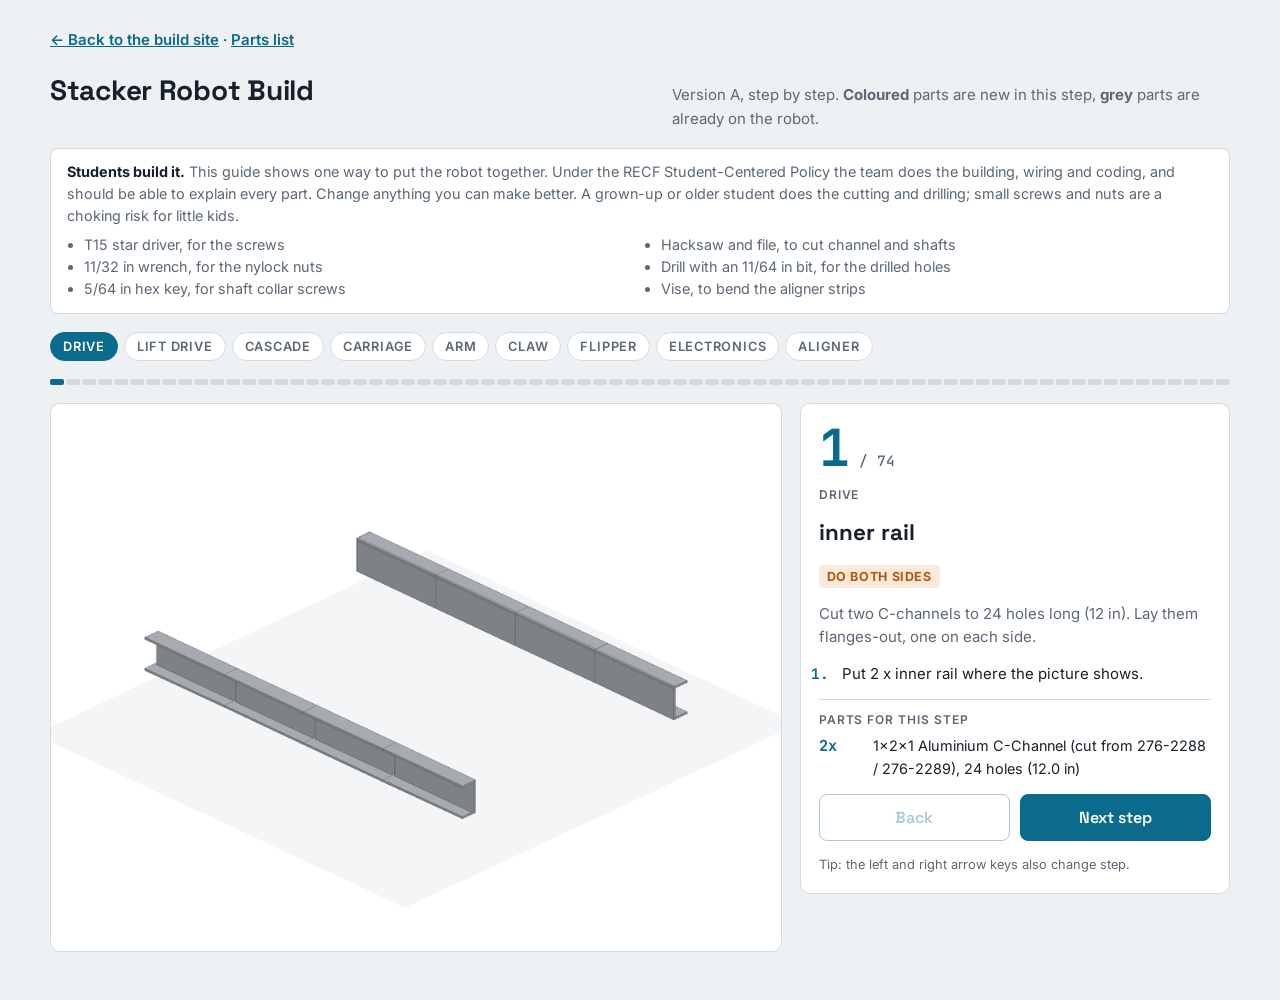
==== commit 527f8741: "Add files via upload" ====
--- a/steps/index.html
+++ b/steps/index.html
@@ -105,7 +105,7 @@
 </div>
 
 <script>
-const STEPS = [{"n": 1, "section": "drive", "name": "inner rail", "both": true, "img": "step-01.png", "do": ["Put 2 x inner rail where the picture shows."], "parts": [[2, "1x2x1 Aluminium C-Channel (cut from 276-2288 / 276-2289), 24 holes (12.0 in)"]]}, {"n": 2, "section": "drive", "name": "outer rail", "both": true, "img": "step-02.png", "do": ["Put 2 x outer rail where the picture shows."], "parts": [[2, "1x2x1 Aluminium C-Channel (cut from 276-2288 / 276-2289), 24 holes (12.0 in)"]]}, {"n": 3, "section": "drive", "name": "rail plate", "both": true, "img": "step-03.png", "do": ["Put 2 x rail plate front where the picture shows.", "Put 2 x rail plate rear where the picture shows."], "parts": [[4, "Aluminium plate strip, cut from 5x25 Aluminium Plate 276-2311"]]}, {"n": 4, "section": "drive", "name": "wheel + gear", "both": true, "img": "step-04.png", "do": ["Push a 1 1/2 in screw through: 2 x washer \u2192 48T gear \u2192 3/8 in nylon spacer \u2192 2 x washer \u2192 omni wheel. Put a nylock nut on the end and tighten it. (do this 4 times)", "Push a 1 1/2 in screw through: 2 x washer \u2192 48T gear \u2192 3/8 in nylon spacer \u2192 2 x washer \u2192 traction wheel. Put a nylock nut on the end and tighten it. (do this 2 times)", "Push a 1 1/2 in screw through: 2 x washer \u2192 48T gear \u2192 2 x washer \u2192 3/8 in nylon spacer \u2192 omni wheel. Put a nylock nut on the end and tighten it. (do this 4 times)", "Push a 1 1/2 in screw through: 2 x washer \u2192 48T gear \u2192 2 x washer \u2192 3/8 in nylon spacer \u2192 traction wheel. Put a nylock nut on the end and tighten it. (do this 2 times)"], "parts": [[12, "#8-32 Nylock Nut 275-1027"], [12, "#8-32 x 1.500\" Star Drive Screw (275-1002..1012 series)"], [2, "2.75\" Anti-Static (traction) Wheel 276-8098"], [4, "2.75\" Omni-Directional Anti-Static Wheel 276-8106"], [12, "3/8\" OD x #8 Nylon Spacer, 0.375\" (276-6340 series)"], [6, "48T High Strength Gear v2 276-7573"], [48, "Steel Washer 275-1024"]]}, {"n": 5, "section": "drive", "name": "wheel", "both": true, "img": "step-05.png", "do": ["Push a 2 1/2 in screw through: inner rail \u2192 1/2 in nylon spacer \u2192 48T gear \u2192 1/4 in nylon spacer \u2192 washer \u2192 omni wheel \u2192 1/4 in nylon spacer \u2192 washer \u2192 outer rail. Put a nylock nut on the end and tighten it. (do this 2 times)", "Push a 2 1/2 in screw through: stage 1 \u2192 inner rail \u2192 1/2 in nylon spacer \u2192 48T gear \u2192 1/4 in nylon spacer \u2192 washer \u2192 traction wheel \u2192 1/4 in nylon spacer \u2192 washer \u2192 outer rail. Put a nylock nut on the end and tighten it. This one also goes through a part from step 20: put it in loosely now, take it out and put it back then.", "Push a 2 1/2 in screw through: inner rail \u2192 1/2 in nylon spacer \u2192 48T gear \u2192 washer \u2192 1/4 in nylon spacer \u2192 omni wheel \u2192 washer \u2192 1/4 in nylon spacer \u2192 outer rail. Put a nylock nut on the end and tighten it. (do this 2 times)", "Push a 2 1/2 in screw through: stage 1 \u2192 inner rail \u2192 1/2 in nylon spacer \u2192 48T gear \u2192 washer \u2192 1/4 in nylon spacer \u2192 traction wheel \u2192 washer \u2192 1/4 in nylon spacer \u2192 outer rail. Put a nylock nut on the end and tighten it. This one also goes through a part from step 20: put it in loosely now, take it out and put it back then."], "parts": [[6, "#8-32 Nylock Nut 275-1027"], [6, "#8-32 x 2.500\" Star Drive Screw (276-8016)"], [12, "3/8\" OD x #8 Nylon Spacer, 0.250\" (276-6340 series)"], [6, "3/8\" OD x #8 Nylon Spacer, 0.500\" (276-6340 series)"], [12, "Steel Washer 275-1024"]]}, {"n": 6, "section": "drive", "name": "motor gear 36T", "both": true, "img": "step-06.png", "do": ["Put 4 x 36T gear where the picture shows."], "parts": [[4, "36T High Strength Gear v2 276-7747"]]}, {"n": 7, "section": "drive", "name": "drive motor", "both": true, "img": "step-07.png", "do": ["Push a 3/4 in screw through: inner rail \u2192 2 x washer \u2192 1/8 in nylon spacer. Screw it into the motor. (do this 4 times)", "Cut a shaft to 2.42 in. Push it through, in this order: outer rail \u2192 shaft collar \u2192 washer \u2192 4.6 mm plastic spacer \u2192 2 x 8 mm plastic spacer \u2192 36T gear \u2192 4.6 mm plastic spacer \u2192 8 mm plastic spacer \u2192 inner rail. Push the end all the way into the motor. Tighten the screw on every shaft collar. (do this 2 times)", "Push a 3/4 in screw through: inner rail \u2192 1/8 in nylon spacer \u2192 2 x washer. Screw it into the motor. (do this 4 times)", "Cut a shaft to 2.42 in. Push it through, in this order: outer rail \u2192 shaft collar \u2192 2 x 8 mm plastic spacer \u2192 4.6 mm plastic spacer \u2192 washer \u2192 36T gear \u2192 8 mm plastic spacer \u2192 4.6 mm plastic spacer \u2192 inner rail. Push the end all the way into the motor. Tighten the screw on every shaft collar. (do this 2 times)"], "parts": [[8, "#8-32 x 0.750\" Star Drive Screw (275-1002..1012 series)"], [8, "3/8\" OD x #8 Nylon Spacer, 0.125\" (276-6340 series)"], [8, "4.6mm Plastic Spacer 276-2018"], [12, "8mm Plastic Spacer 276-2019"], [4, "Shaft 1/8\" square, cut to 2.42 in"], [4, "Shaft Collar 276-2010"], [20, "Steel Washer 275-1024"], [4, "V5 Smart Motor 11W 276-4840 + 600 RPM cartridge 276-5842"]]}, {"n": 8, "section": "drive", "name": "rail tie", "both": true, "img": "step-08.png", "do": ["Push a 3/8 in screw through: inner rail. Screw it into the 2 in standoff. (do this 2 times)", "Push a 3/8 in screw through: outer rail \u2192 3 x washer. Screw it into the 2 in standoff. (do this 3 times)", "Push a 3/8 in screw through: aligner strip \u2192 inner rail. Screw it into the 2 in standoff. This one also goes through a part from step 67: put it in loosely now, take it out and put it back then.", "Push a 3/8 in screw through: outer rail. Screw it into the 2 in standoff. (do this 3 times)", "Push a 3/8 in screw through: inner rail \u2192 3 x washer. Screw it into the 2 in standoff. (do this 2 times)", "Push a 1/2 in screw through: aligner strip \u2192 inner rail \u2192 3 x washer. Screw it into the 2 in standoff. This one also goes through a part from step 67: put it in loosely now, take it out and put it back then."], "parts": [[6, "#8-32 Standoff, 2.00\" (275-1013..1023 series)"], [11, "#8-32 x 0.375\" Star Drive Screw (275-1002..1012 series)"], [1, "#8-32 x 0.500\" Star Drive Screw (275-1002..1012 series)"], [18, "Steel Washer 275-1024"]]}, {"n": 9, "section": "drive", "name": "front brace", "both": false, "img": "step-09.png", "do": ["Push a 3/8 in screw through: front brace \u2192 inner rail. Put a nylock nut on the end and tighten it. (do this 4 times)"], "parts": [[4, "#8-32 Nylock Nut 275-1027"], [4, "#8-32 x 0.375\" Star Drive Screw (275-1002..1012 series)"], [1, "1x2x1 Aluminium C-Channel (cut from 276-2288 / 276-2289), 17 holes (8.5 in)"]]}, {"n": 10, "section": "lift drive", "name": "rear bumper", "both": false, "img": "step-10.png", "do": ["Push a 3/8 in screw through: rear bumper \u2192 inner rail. Put a nylock nut on the end and tighten it. (do this 2 times)"], "parts": [[2, "#8-32 Nylock Nut 275-1027"], [2, "#8-32 x 0.375\" Star Drive Screw (275-1002..1012 series)"], [1, "1x2x1 Aluminium C-Channel (cut from 276-2288 / 276-2289), 17 holes (8.5 in)"]]}, {"n": 11, "section": "lift drive", "name": "winch channel", "both": false, "img": "step-11.png", "do": ["Push a 3/8 in screw through: winch channel \u2192 inner rail. Put a nylock nut on the end and tighten it. (do this 2 times)"], "parts": [[2, "#8-32 Nylock Nut 275-1027"], [2, "#8-32 x 0.375\" Star Drive Screw (275-1002..1012 series)"], [1, "1x2x1 Aluminium C-Channel (cut from 276-2288 / 276-2289), 17 holes (8.5 in)"]]}, {"n": 12, "section": "lift drive", "name": "winch gear 36T", "both": false, "img": "step-12.png", "do": ["Put 36T gear where the picture shows."], "parts": [[1, "36T High Strength Gear v2 276-7747"]]}, {"n": 13, "section": "lift drive", "name": "winch plate", "both": false, "img": "step-13.png", "do": ["Push a 3/8 in screw through: winch channel \u2192 winch plate. Put a nylock nut on the end and tighten it. (do this 2 times)"], "parts": [[2, "#8-32 Nylock Nut 275-1027"], [2, "#8-32 x 0.375\" Star Drive Screw (275-1002..1012 series)"], [1, "Aluminium plate strip, cut from 5x25 Aluminium Plate 276-2311"]]}, {"n": 14, "section": "lift drive", "name": "lift motor gear 60T", "both": false, "img": "step-14.png", "do": ["Put 2 x 60T gear where the picture shows."], "parts": [[2, "60T High Strength Gear v2 276-7748"]]}, {"n": 15, "section": "lift drive", "name": "lift motor", "both": false, "img": "step-15.png", "do": ["Push a 5/8 in screw through: winch channel \u2192 winch plate. Screw it into the motor. (do this 4 times)", "Push a 3/8 in screw through: rear bumper \u2192 bearing flat. Put a nylock nut on the end and tighten it. (do this 4 times)", "Cut a shaft to 2.06 in. Push it through, in this order: rear bumper \u2192 bearing flat \u2192 shaft collar \u2192 8 mm plastic spacer \u2192 60T gear \u2192 2 x 8 mm plastic spacer \u2192 washer \u2192 winch channel \u2192 winch plate. Push the end all the way into the motor. Tighten the screw on every shaft collar. (do this 2 times)"], "parts": [[4, "#8-32 Nylock Nut 275-1027"], [4, "#8-32 x 0.375\" Star Drive Screw (275-1002..1012 series)"], [4, "#8-32 x 0.625\" Star Drive Screw (275-1002..1012 series)"], [6, "8mm Plastic Spacer 276-2019"], [2, "Bearing Flat 276-1209"], [2, "Shaft 1/8\" square, cut to 2.06 in"], [2, "Shaft Collar 276-2010"], [2, "Steel Washer 275-1024"], [2, "V5 Smart Motor 11W 276-4840 + 200 RPM cartridge 276-5841"]]}, {"n": 16, "section": "lift drive", "name": "winch drum", "both": false, "img": "step-16.png", "do": ["Put winch drum where the picture shows."], "parts": [[1, "Winch Drum 276-1546-002"]]}, {"n": 17, "section": "lift drive", "name": "drum support plate", "both": false, "img": "step-17.png", "do": ["Put drum support plate where the picture shows."], "parts": [[1, "Aluminium plate strip, cut from 5x25 Aluminium Plate 276-2311"]]}, {"n": 18, "section": "lift drive", "name": "drum support standoff", "both": false, "img": "step-18.png", "do": ["Push a 3/8 in screw through: winch channel \u2192 winch plate. Screw it into the 2 in standoff. (do this 2 times)", "Push a 3/8 in screw through: drum support plate. Screw it into the 2 in standoff. (do this 2 times)"], "parts": [[2, "#8-32 Standoff, 2.00\" (275-1013..1023 series)"], [4, "#8-32 x 0.375\" Star Drive Screw (275-1002..1012 series)"]]}, {"n": 19, "section": "lift drive", "name": "winch", "both": false, "img": "step-19.png", "do": ["Push a 3/8 in screw through: rear bumper \u2192 bearing flat. Put a nylock nut on the end and tighten it. (do this 2 times)", "Push a 1/2 in screw through: bearing flat \u2192 winch plate \u2192 winch channel. Put a nylock nut on the end and tighten it. (do this 2 times)", "Push a 3/8 in screw through: drum support plate \u2192 bearing flat. Put a nylock nut on the end and tighten it. (do this 2 times)", "Cut a shaft to 4.50 in. Push it through, in this order: rear bumper \u2192 bearing flat \u2192 shaft collar \u2192 8 mm plastic spacer \u2192 36T gear \u2192 2 x 8 mm plastic spacer \u2192 washer \u2192 winch channel \u2192 winch plate \u2192 bearing flat \u2192 3 x washer \u2192 winch drum \u2192 4.6 mm plastic spacer \u2192 drum support plate \u2192 bearing flat \u2192 shaft collar. Tighten the screw on every shaft collar."], "parts": [[6, "#8-32 Nylock Nut 275-1027"], [4, "#8-32 x 0.375\" Star Drive Screw (275-1002..1012 series)"], [2, "#8-32 x 0.500\" Star Drive Screw (275-1002..1012 series)"], [1, "4.6mm Plastic Spacer 276-2018"], [3, "8mm Plastic Spacer 276-2019"], [3, "Bearing Flat 276-1209"], [1, "Shaft 1/8\" square, cut to 4.50 in"], [2, "Shaft Collar 276-2010"], [4, "Steel Washer 275-1024"]]}, {"n": 20, "section": "cascade", "name": "stage 1", "both": true, "img": "step-20.png", "do": ["Put 2 x stage 1 where the picture shows."], "parts": [[2, "1x2x1 Aluminium C-Channel (cut from 276-2288 / 276-2289), 30 holes (15.0 in)"]]}, {"n": 21, "section": "cascade", "name": "stage 2", "both": true, "img": "step-21.png", "do": ["Put 2 x stage 2 where the picture shows."], "parts": [[2, "1x2x1 Aluminium C-Channel (cut from 276-2288 / 276-2289), 30 holes (15.0 in)"]]}, {"n": 22, "section": "cascade", "name": "stage 3", "both": true, "img": "step-22.png", "do": ["Put 2 x stage 3 where the picture shows."], "parts": [[2, "1x3x1 Aluminium C-Channel (cut from 276-4359), 30 holes (15.0 in)"]]}, {"n": 23, "section": "cascade", "name": "tower", "both": true, "img": "step-23.png", "do": ["Push a 3/8 in screw through: stage 1 \u2192 inner rail. Put a nylock nut on the end and tighten it. (do this 4 times)"], "parts": [[4, "#8-32 Nylock Nut 275-1027"], [4, "#8-32 x 0.375\" Star Drive Screw (275-1002..1012 series)"]]}, {"n": 24, "section": "cascade", "name": "slider 1-2", "both": true, "img": "step-24.png", "do": ["Put 8 x slider where the picture shows."], "parts": [[8, "Low Profile Bearing Flat 276-8023 (cascade slider)"]]}, {"n": 25, "section": "cascade", "name": "slider", "both": true, "img": "step-25.png", "do": ["Push a 5/8 in screw through: slider \u2192 stage 1. Put a nylock nut on the end and tighten it. (do this 8 times)", "Push a 7/8 in screw through: slider \u2192 1/4 in nylon spacer \u2192 stage 2. Put a nylock nut on the end and tighten it. This one also goes through a part from step 26: put it in loosely now, take it out and put it back then. (do this 8 times)"], "parts": [[16, "#8-32 Nylock Nut 275-1027"], [8, "#8-32 x 0.625\" Star Drive Screw (275-1002..1012 series)"], [8, "#8-32 x 0.875\" Star Drive Screw (275-1002..1012 series)"], [8, "3/8\" OD x #8 Nylon Spacer, 0.250\" (276-6340 series)"]]}, {"n": 26, "section": "cascade", "name": "slider 2-3", "both": true, "img": "step-26.png", "do": ["Put 8 x slider where the picture shows."], "parts": [[8, "Low Profile Bearing Flat 276-8023 (cascade slider)"]]}, {"n": 27, "section": "cascade", "name": "slider roller", "both": true, "img": "step-27.png", "do": ["Push a 1 3/4 in screw through: slider \u2192 2 x 1/2 in nylon spacer \u2192 slider. Put a nylock nut on the end and tighten it. (do this 4 times)", "Push a 2 1/2 in screw through: slider \u2192 3 x 1/2 in nylon spacer \u2192 slider. Put a nylock nut on the end and tighten it. (do this 4 times)"], "parts": [[8, "#8-32 Nylock Nut 275-1027"], [4, "#8-32 x 1.750\" Star Drive Screw (275-1002..1012 series)"], [4, "#8-32 x 2.500\" Star Drive Screw (276-8016)"], [20, "3/8\" OD x #8 Nylon Spacer, 0.500\" (276-6340 series)"]]}, {"n": 28, "section": "cascade", "name": "pulley", "both": true, "img": "step-28.png", "do": ["Push a 1 1/4 in screw through: pulley \u2192 3/8 in nylon spacer \u2192 2 x washer \u2192 stage 1. Put a nylock nut on the end and tighten it.", "Push a 1 1/4 in screw through: stage 2 \u2192 2 x washer \u2192 3/8 in nylon spacer \u2192 pulley. Put a nylock nut on the end and tighten it.", "Push a 1 1/4 in screw through: pulley \u2192 2 x washer \u2192 3/8 in nylon spacer \u2192 stage 1. Put a nylock nut on the end and tighten it.", "Push a 1 1/4 in screw through: stage 2 \u2192 3/8 in nylon spacer \u2192 2 x washer \u2192 pulley. Put a nylock nut on the end and tighten it."], "parts": [[4, "#8-32 Nylock Nut 275-1027"], [4, "#8-32 x 1.250\" Star Drive Screw (275-1002..1012 series)"], [4, "3/8\" OD x #8 Nylon Spacer, 0.375\" (276-6340 series)"], [4, "Pulley from Winch and Pulley Kit 276-1546"], [8, "Steel Washer 275-1024"]]}, {"n": 29, "section": "cascade", "name": "foot plate", "both": true, "img": "step-29.png", "do": ["Push a 3/8 in screw through: rail plate front \u2192 inner rail. Put a nylock nut on the end and tighten it. (do this 4 times)", "Push a 3/8 in screw through: rail plate rear \u2192 inner rail. Put a nylock nut on the end and tighten it. (do this 4 times)"], "parts": [[8, "#8-32 Nylock Nut 275-1027"], [8, "#8-32 x 0.375\" Star Drive Screw (275-1002..1012 series)"]]}, {"n": 30, "section": "cascade", "name": "tower diagonal", "both": true, "img": "step-30.png", "do": ["Put 2 x tower diagonal front where the picture shows.", "Put 2 x tower diagonal rear where the picture shows."], "parts": [[2, "1x2x1 Aluminium C-Channel (cut from 276-2288 / 276-2289), 18 holes (9.0 in)"], [2, "1x2x1 Aluminium C-Channel (cut from 276-2288 / 276-2289), 6 holes (3.0 in)"]]}, {"n": 31, "section": "cascade", "name": "diagonal foot", "both": true, "img": "step-31.png", "do": ["Push a 3/8 in screw through: rail plate front \u2192 tower diagonal front. Put a nylock nut on the end and tighten it. (do this 2 times)", "Push a 3/8 in screw through: rail plate rear \u2192 tower diagonal rear. Put a nylock nut on the end and tighten it. (do this 2 times)"], "parts": [[4, "#8-32 Nylock Nut 275-1027"], [4, "#8-32 x 0.375\" Star Drive Screw (275-1002..1012 series)"]]}, {"n": 32, "section": "cascade", "name": "diagonal top", "both": true, "img": "step-32.png", "do": ["Push a 3/8 in screw through: stage 1 \u2192 tower diagonal front. Put a nylock nut on the end and tighten it. (do this 2 times)", "Push a 3/8 in screw through: stage 1 \u2192 tower diagonal rear. Put a nylock nut on the end and tighten it. (do this 2 times)"], "parts": [[4, "#8-32 Nylock Nut 275-1027"], [4, "#8-32 x 0.375\" Star Drive Screw (275-1002..1012 series)"]]}, {"n": 33, "section": "cascade", "name": "tower brace low", "both": false, "img": "step-33.png", "do": ["Push a 1 1/4 in screw through: stage 1 \u2192 1/4 in nylon spacer \u2192 1/2 in nylon spacer \u2192 tower brace low. Put a nylock nut on the end and tighten it. (do this 4 times)"], "parts": [[4, "#8-32 Nylock Nut 275-1027"], [4, "#8-32 x 1.250\" Star Drive Screw (275-1002..1012 series)"], [1, "1x2x1 Aluminium C-Channel (cut from 276-2288 / 276-2289), 15 holes (7.5 in)"], [4, "3/8\" OD x #8 Nylon Spacer, 0.250\" (276-6340 series)"], [4, "3/8\" OD x #8 Nylon Spacer, 0.500\" (276-6340 series)"]]}, {"n": 34, "section": "cascade", "name": "tower brace high", "both": false, "img": "step-34.png", "do": ["Push a 1 1/4 in screw through: stage 1 \u2192 1/4 in nylon spacer \u2192 1/2 in nylon spacer \u2192 tower brace high. Put a nylock nut on the end and tighten it. (do this 4 times)"], "parts": [[4, "#8-32 Nylock Nut 275-1027"], [4, "#8-32 x 1.250\" Star Drive Screw (275-1002..1012 series)"], [1, "1x2x1 Aluminium C-Channel (cut from 276-2288 / 276-2289), 25 holes (12.5 in)"], [4, "3/8\" OD x #8 Nylon Spacer, 0.250\" (276-6340 series)"], [4, "3/8\" OD x #8 Nylon Spacer, 0.500\" (276-6340 series)"]]}, {"n": 35, "section": "cascade", "name": "stage 2 tie", "both": false, "img": "step-35.png", "do": ["Push a 3/4 in screw through: stage 2 \u2192 3/8 in nylon spacer \u2192 stage 2 tie. Put a nylock nut on the end and tighten it. (do this 4 times)"], "parts": [[4, "#8-32 Nylock Nut 275-1027"], [4, "#8-32 x 0.750\" Star Drive Screw (275-1002..1012 series)"], [1, "1x2x1 Aluminium C-Channel (cut from 276-2288 / 276-2289), 11 holes (5.5 in)"], [4, "3/8\" OD x #8 Nylon Spacer, 0.375\" (276-6340 series)"]]}, {"n": 36, "section": "cascade", "name": "stage 3 tie", "both": false, "img": "step-36.png", "do": ["Push a 3/8 in screw through: stage 3. Screw it into the 2 1/2 in standoff. (do this 4 times)"], "parts": [[2, "#8-32 Standoff, 2.50\" (275-1013..1023 series)"], [4, "#8-32 x 0.375\" Star Drive Screw (275-1002..1012 series)"]]}, {"n": 37, "section": "carriage", "name": "pivot plate", "both": true, "img": "step-37.png", "do": ["Push a 3/8 in screw through: pivot plate \u2192 stage 3. Put a nylock nut on the end and tighten it. (do this 8 times)"], "parts": [[8, "#8-32 Nylock Nut 275-1027"], [8, "#8-32 x 0.375\" Star Drive Screw (275-1002..1012 series)"], [2, "Aluminium plate strip, cut from 5x25 Aluminium Plate 276-2311"]]}, {"n": 38, "section": "carriage", "name": "arm pinion 12T", "both": false, "img": "step-38.png", "do": ["Put 12T gear where the picture shows."], "parts": [[1, "12T Metal Gear 276-7368"]]}, {"n": 39, "section": "carriage", "name": "arm motor", "both": false, "img": "step-39.png", "do": ["Push a 1/2 in screw through: pivot plate. Screw it into the motor. (do this 2 times)", "Cut a shaft to 0.95 in. Push it through, in this order: shaft collar \u2192 12T gear \u2192 4 x washer \u2192 pivot plate. Push the end all the way into the motor. Tighten the screw on every shaft collar."], "parts": [[2, "#8-32 x 0.500\" Star Drive Screw (275-1002..1012 series)"], [1, "Shaft 1/8\" square, cut to 0.95 in"], [1, "Shaft Collar 276-2010"], [4, "Steel Washer 275-1024"], [1, "V5 Smart Motor 11W 276-4840 + 200 RPM cartridge 276-5841"]]}, {"n": 40, "section": "carriage", "name": "fixed sprocket", "both": false, "img": "step-40.png", "do": ["Put sprocket where the picture shows."], "parts": [[1, "18T High Strength Sprocket 276-3878"]]}, {"n": 41, "section": "carriage", "name": "arm pivot", "both": false, "img": "step-41.png", "do": ["Push a 1/2 in screw through: pivot plate \u2192 bearing flat. Put a nylock nut on the end and tighten it. (do this 4 times)", "Cut a shaft to 3.25 in. Push it through, in this order: shaft collar \u2192 bearing flat \u2192 pivot plate \u2192 2 x washer \u2192 sprocket \u2192 8 mm plastic spacer \u2192 washer \u2192 arm \u2192 8 mm plastic spacer \u2192 3 x 4.6 mm plastic spacer \u2192 washer \u2192 60T gear \u2192 4 x washer \u2192 pivot plate \u2192 bearing flat \u2192 shaft collar. This one also goes through a part from step 42: put it in loosely now, take it out and put it back then. Tighten the screw on every shaft collar."], "parts": [[4, "#8-32 Nylock Nut 275-1027"], [4, "#8-32 x 0.500\" Star Drive Screw (275-1002..1012 series)"], [3, "4.6mm Plastic Spacer 276-2018"], [2, "8mm Plastic Spacer 276-2019"], [2, "Bearing Flat 276-1209"], [1, "Shaft 1/8\" square, cut to 3.25 in"], [2, "Shaft Collar 276-2010"], [8, "Steel Washer 275-1024"]]}, {"n": 42, "section": "arm", "name": "arm", "both": false, "img": "step-42.png", "do": ["Put arm where the picture shows."], "parts": [[1, "1x2x1 Aluminium C-Channel (cut from 276-2288 / 276-2289), 20 holes (10.0 in)"]]}, {"n": 43, "section": "arm", "name": "arm gear 60T", "both": false, "img": "step-43.png", "do": ["Put 60T gear where the picture shows."], "parts": [[1, "60T High Strength Gear v2 276-7748"]]}, {"n": 44, "section": "arm", "name": "arm gear", "both": false, "img": "step-44.png", "do": ["Push a 1 3/4 in screw through: 60T gear \u2192 washer \u2192 3/8 in nylon spacer \u2192 1/2 in nylon spacer \u2192 arm. Put a nylock nut on the end and tighten it."], "parts": [[1, "#8-32 Nylock Nut 275-1027"], [1, "#8-32 x 1.750\" Star Drive Screw (275-1002..1012 series)"], [1, "3/8\" OD x #8 Nylon Spacer, 0.375\" (276-6340 series)"], [1, "3/8\" OD x #8 Nylon Spacer, 0.500\" (276-6340 series)"], [1, "Steel Washer 275-1024"]]}, {"n": 45, "section": "claw", "name": "claw side", "both": true, "img": "step-45.png", "do": ["Put 2 x claw side where the picture shows."], "parts": [[2, "1x2x1 Aluminium C-Channel (cut from 276-2288 / 276-2289), 9 holes (4.5 in)"]]}, {"n": 46, "section": "claw", "name": "hanger plate", "both": true, "img": "step-46.png", "do": ["Put 2 x hanger plate where the picture shows."], "parts": [[2, "Aluminium plate strip, cut from 5x25 Aluminium Plate 276-2311"]]}, {"n": 47, "section": "claw", "name": "hanger", "both": true, "img": "step-47.png", "do": ["Push a 3/8 in screw through: hanger plate \u2192 claw side. Put a nylock nut on the end and tighten it. (do this 4 times)"], "parts": [[4, "#8-32 Nylock Nut 275-1027"], [4, "#8-32 x 0.375\" Star Drive Screw (275-1002..1012 series)"]]}, {"n": 48, "section": "claw", "name": "wrist sprocket", "both": false, "img": "step-48.png", "do": ["Put sprocket where the picture shows."], "parts": [[1, "18T High Strength Sprocket 276-3878"]]}, {"n": 49, "section": "claw", "name": "wrist", "both": false, "img": "step-49.png", "do": ["Cut a shaft to 4.13 in. Push it through, in this order: shaft collar \u2192 hanger plate \u2192 2 x 8 mm plastic spacer \u2192 sprocket \u2192 8 mm plastic spacer \u2192 washer \u2192 arm \u2192 8 mm plastic spacer \u2192 3 x 4.6 mm plastic spacer \u2192 3 x 8 mm plastic spacer \u2192 4.6 mm plastic spacer \u2192 3 x washer \u2192 hanger plate \u2192 shaft collar. Tighten the screw on every shaft collar."], "parts": [[4, "4.6mm Plastic Spacer 276-2018"], [7, "8mm Plastic Spacer 276-2019"], [1, "Shaft 1/8\" square, cut to 4.13 in"], [2, "Shaft Collar 276-2010"], [4, "Steel Washer 275-1024"]]}, {"n": 50, "section": "claw", "name": "claw tie", "both": false, "img": "step-50.png", "do": ["Push a 3/8 in screw through: claw side. Screw it into the 3 in standoff.", "Push a 3/4 in screw through: claw side \u2192 3/8 in nylon spacer. Screw it into the 3 in standoff."], "parts": [[1, "#8-32 Standoff, 3.00\" (275-1013..1023 series)"], [1, "#8-32 x 0.375\" Star Drive Screw (275-1002..1012 series)"], [1, "#8-32 x 0.750\" Star Drive Screw (275-1002..1012 series)"], [1, "3/8\" OD x #8 Nylon Spacer, 0.375\" (276-6340 series)"]]}, {"n": 51, "section": "claw", "name": "claw gear 24T", "both": false, "img": "step-51.png", "do": ["Put 4 x 24T gear where the picture shows."], "parts": [[4, "24T High Strength Gear V2 276-7572"]]}, {"n": 52, "section": "claw", "name": "gear cover plate", "both": false, "img": "step-52.png", "do": ["Put gear cover plate where the picture shows."], "parts": [[1, "Aluminium plate strip, cut from 5x25 Aluminium Plate 276-2311"]]}, {"n": 53, "section": "claw", "name": "claw idler", "both": false, "img": "step-53.png", "do": ["Push a 1 1/4 in screw through: claw side \u2192 1/4 in nylon spacer \u2192 24T gear \u2192 washer \u2192 gear cover plate. Put a nylock nut on the end and tighten it. (do this 2 times)"], "parts": [[2, "#8-32 Nylock Nut 275-1027"], [2, "#8-32 x 1.250\" Star Drive Screw (275-1002..1012 series)"], [2, "3/8\" OD x #8 Nylon Spacer, 0.250\" (276-6340 series)"], [2, "Steel Washer 275-1024"]]}, {"n": 54, "section": "claw", "name": "flex wheel", "both": false, "img": "step-54.png", "do": ["Put 4 x 2 in flex wheel where the picture shows."], "parts": [[4, "Straight Flex Wheel 2\" OD x 1/2\" wide, 30A 217-6353"]]}, {"n": 55, "section": "claw", "name": "claw motor", "both": false, "img": "step-55.png", "do": ["Push a 1/2 in screw through: claw side. Screw it into the motor. (do this 2 times)"], "parts": [[2, "#8-32 x 0.500\" Star Drive Screw (275-1002..1012 series)"], [1, "V5 Smart Motor 5.5W 276-4842"]]}, {"n": 56, "section": "claw", "name": "roller", "both": false, "img": "step-56.png", "do": ["Push a 3/8 in screw through: bearing flat \u2192 claw side. Put a nylock nut on the end and tighten it. (do this 6 times)", "Cut a shaft to 4.61 in. Push it through, in this order: shaft collar \u2192 gear cover plate \u2192 washer \u2192 24T gear \u2192 4 x washer \u2192 bearing flat \u2192 claw side \u2192 washer \u2192 4.6 mm plastic spacer \u2192 8 mm plastic spacer \u2192 2 in flex wheel \u2192 washer \u2192 4 x 8 mm plastic spacer \u2192 2 in flex wheel \u2192 washer \u2192 4.6 mm plastic spacer \u2192 8 mm plastic spacer \u2192 claw side. Push the end all the way into the motor. Tighten the screw on every shaft collar.", "Cut a shaft to 4.99 in. Push it through, in this order: shaft collar \u2192 bearing flat \u2192 claw side \u2192 8 mm plastic spacer \u2192 4.6 mm plastic spacer \u2192 washer \u2192 2 in flex wheel \u2192 4 x 8 mm plastic spacer \u2192 washer \u2192 2 in flex wheel \u2192 8 mm plastic spacer \u2192 4.6 mm plastic spacer \u2192 washer \u2192 claw side \u2192 bearing flat \u2192 4 x washer \u2192 24T gear \u2192 washer \u2192 gear cover plate \u2192 shaft collar. Tighten the screw on every shaft collar."], "parts": [[6, "#8-32 Nylock Nut 275-1027"], [6, "#8-32 x 0.375\" Star Drive Screw (275-1002..1012 series)"], [4, "4.6mm Plastic Spacer 276-2018"], [12, "8mm Plastic Spacer 276-2019"], [3, "Bearing Flat 276-1209"], [1, "Shaft 1/8\" square, cut to 4.61 in"], [1, "Shaft 1/8\" square, cut to 4.99 in"], [3, "Shaft Collar 276-2010"], [16, "Steel Washer 275-1024"]]}, {"n": 57, "section": "flipper", "name": "flipper motor", "both": false, "img": "step-57.png", "do": ["Push a 1/2 in screw through: tower brace high. Screw it into the motor. (do this 2 times)"], "parts": [[2, "#8-32 x 0.500\" Star Drive Screw (275-1002..1012 series)"], [1, "V5 Smart Motor 5.5W 276-4842"]]}, {"n": 58, "section": "flipper", "name": "flipper wheel", "both": false, "img": "step-58.png", "do": ["Put 3 in flex wheel where the picture shows."], "parts": [[1, "Straight Flex Wheel 3\" OD x 1\" wide, 30A 217-6447"]]}, {"n": 59, "section": "flipper", "name": "flipper support plate", "both": false, "img": "step-59.png", "do": ["Put flipper support plate where the picture shows."], "parts": [[1, "Aluminium plate strip, cut from 5x25 Aluminium Plate 276-2311"]]}, {"n": 60, "section": "flipper", "name": "flipper support standoff", "both": false, "img": "step-60.png", "do": ["Push a 3/8 in screw through: flipper support plate. Screw it into the 1 1/2 in standoff. (do this 2 times)", "Push a 1/2 in screw through: tower brace high \u2192 1/8 in nylon spacer. Screw it into the 1 1/2 in standoff. (do this 2 times)"], "parts": [[2, "#8-32 Standoff, 1.50\" (275-1013..1023 series)"], [2, "#8-32 x 0.375\" Star Drive Screw (275-1002..1012 series)"], [2, "#8-32 x 0.500\" Star Drive Screw (275-1002..1012 series)"], [2, "3/8\" OD x #8 Nylon Spacer, 0.125\" (276-6340 series)"]]}, {"n": 61, "section": "flipper", "name": "flipper", "both": false, "img": "step-61.png", "do": ["Cut a shaft to 2.01 in. Push it through, in this order: shaft collar \u2192 flipper support plate \u2192 3 x washer \u2192 3 in flex wheel \u2192 8 mm plastic spacer \u2192 4.6 mm plastic spacer \u2192 washer \u2192 tower brace high. Push the end all the way into the motor. Tighten the screw on every shaft collar."], "parts": [[1, "4.6mm Plastic Spacer 276-2018"], [1, "8mm Plastic Spacer 276-2019"], [1, "Shaft 1/8\" square, cut to 2.01 in"], [1, "Shaft Collar 276-2010"], [4, "Steel Washer 275-1024"]]}, {"n": 62, "section": "electronics", "name": "brain", "both": false, "img": "step-62.png", "do": ["Put brain where the picture shows."], "parts": [[1, "V5 Robot Brain 276-4810"]]}, {"n": 63, "section": "electronics", "name": "radio", "both": false, "img": "step-63.png", "do": ["Put radio where the picture shows."], "parts": [[1, "V5 Robot Radio 276-4831"]]}, {"n": 64, "section": "electronics", "name": "battery", "both": false, "img": "step-64.png", "do": ["Put battery where the picture shows."], "parts": [[1, "V5 Robot Battery 276-4811"]]}, {"n": 65, "section": "electronics", "name": "AI vision sensor", "both": false, "img": "step-65.png", "do": ["Put AI vision sensor where the picture shows."], "parts": [[1, "V5 AI Vision Sensor 276-8659"]]}, {"n": 66, "section": "electronics", "name": "AI vision lens", "both": false, "img": "step-66.png", "do": ["Put AI vision lens where the picture shows."], "parts": [[1, "(part of the AI Vision Sensor)"]]}, {"n": 67, "section": "aligner", "name": "aligner strip", "both": true, "img": "step-67.png", "do": ["Put 8 x aligner strip where the picture shows."], "parts": [[8, "Aluminium plate strip, cut from 5x25 Aluminium Plate 276-2311"]]}, {"n": 68, "section": "aligner", "name": "aligner", "both": true, "img": "step-68.png", "do": ["Push a 3/8 in screw through: inner rail \u2192 aligner strip. Put a nylock nut on the end and tighten it. (do this 2 times)"], "parts": [[2, "#8-32 Nylock Nut 275-1027"], [2, "#8-32 x 0.375\" Star Drive Screw (275-1002..1012 series)"]]}, {"n": 69, "section": "aligner", "name": "distance sensor", "both": false, "img": "step-69.png", "do": ["Push a 1 1/4 in screw through: front brace \u2192 distance sensor. Put a nylock nut on the end and tighten it. (do this 2 times)"], "parts": [[2, "#8-32 Nylock Nut 275-1027"], [2, "#8-32 x 1.250\" Star Drive Screw (275-1002..1012 series)"], [1, "V5 Distance Sensor 276-4852"]]}, {"n": 70, "section": "aligner", "name": "inertial sensor", "both": false, "img": "step-70.png", "do": ["Push a 1 1/4 in screw through: front brace \u2192 inertial sensor. Put a nylock nut on the end and tighten it. (do this 2 times)"], "parts": [[2, "#8-32 Nylock Nut 275-1027"], [2, "#8-32 x 1.250\" Star Drive Screw (275-1002..1012 series)"], [1, "V5 Inertial Sensor 276-4855"]]}];
+const STEPS = [{"n": 1, "section": "drive", "name": "inner rail", "both": true, "img": "step-01.png", "do": ["Put 2 x inner rail where the picture shows."], "parts": [[2, "1x2x1 Aluminium C-Channel (cut from 276-2288 / 276-2289), 24 holes (12.0 in)"]]}, {"n": 2, "section": "drive", "name": "outer rail", "both": true, "img": "step-02.png", "do": ["Put 2 x outer rail where the picture shows."], "parts": [[2, "1x2x1 Aluminium C-Channel (cut from 276-2288 / 276-2289), 24 holes (12.0 in)"]]}, {"n": 3, "section": "drive", "name": "rail plate", "both": true, "img": "step-03.png", "do": ["Put 2 x rail plate front where the picture shows.", "Put 2 x rail plate rear where the picture shows."], "parts": [[4, "Aluminium plate strip, cut from 5x25 Aluminium Plate 276-2311"]]}, {"n": 4, "section": "drive", "name": "wheel + gear", "both": true, "img": "step-04.png", "do": ["Push a 1 1/2 in screw through: 2 x washer \u2192 48T gear \u2192 3/8 in nylon spacer \u2192 2 x washer \u2192 omni wheel. Put a nylock nut on the end and tighten it. (do this 4 times)", "Push a 1 1/2 in screw through: 2 x washer \u2192 48T gear \u2192 3/8 in nylon spacer \u2192 2 x washer \u2192 traction wheel. Put a nylock nut on the end and tighten it. (do this 2 times)", "Push a 1 1/2 in screw through: 2 x washer \u2192 48T gear \u2192 2 x washer \u2192 3/8 in nylon spacer \u2192 omni wheel. Put a nylock nut on the end and tighten it. (do this 4 times)", "Push a 1 1/2 in screw through: 2 x washer \u2192 48T gear \u2192 2 x washer \u2192 3/8 in nylon spacer \u2192 traction wheel. Put a nylock nut on the end and tighten it. (do this 2 times)"], "parts": [[12, "#8-32 Nylock Nut 275-1027"], [12, "#8-32 x 1.500\" Star Drive Screw (275-1002..1012 series)"], [2, "2.75\" Anti-Static (traction) Wheel 276-8098"], [4, "2.75\" Omni-Directional Anti-Static Wheel 276-8106"], [12, "3/8\" OD x #8 Nylon Spacer, 0.375\" (276-6340 series)"], [6, "48T High Strength Gear v2 276-7573"], [48, "Steel Washer 275-1024"]]}, {"n": 5, "section": "drive", "name": "wheel", "both": true, "img": "step-05.png", "do": ["Push a 2 1/2 in screw through: inner rail \u2192 1/2 in nylon spacer \u2192 48T gear \u2192 1/4 in nylon spacer \u2192 washer \u2192 omni wheel \u2192 1/4 in nylon spacer \u2192 washer \u2192 outer rail. Put a nylock nut on the end and tighten it. (do this 2 times)", "Push a 2 1/2 in screw through: stage 1 \u2192 inner rail \u2192 1/2 in nylon spacer \u2192 48T gear \u2192 1/4 in nylon spacer \u2192 washer \u2192 traction wheel \u2192 1/4 in nylon spacer \u2192 washer \u2192 outer rail. Put a nylock nut on the end and tighten it. This one also goes through a part from step 19: put it in loosely now, take it out and put it back then.", "Push a 2 1/2 in screw through: inner rail \u2192 1/2 in nylon spacer \u2192 48T gear \u2192 washer \u2192 1/4 in nylon spacer \u2192 omni wheel \u2192 washer \u2192 1/4 in nylon spacer \u2192 outer rail. Put a nylock nut on the end and tighten it. (do this 2 times)", "Push a 2 1/2 in screw through: stage 1 \u2192 inner rail \u2192 1/2 in nylon spacer \u2192 48T gear \u2192 washer \u2192 1/4 in nylon spacer \u2192 traction wheel \u2192 washer \u2192 1/4 in nylon spacer \u2192 outer rail. Put a nylock nut on the end and tighten it. This one also goes through a part from step 19: put it in loosely now, take it out and put it back then."], "parts": [[6, "#8-32 Nylock Nut 275-1027"], [6, "#8-32 x 2.500\" Star Drive Screw (276-8016)"], [12, "3/8\" OD x #8 Nylon Spacer, 0.250\" (276-6340 series)"], [6, "3/8\" OD x #8 Nylon Spacer, 0.500\" (276-6340 series)"], [12, "Steel Washer 275-1024"]]}, {"n": 6, "section": "drive", "name": "motor gear 36T", "both": true, "img": "step-06.png", "do": ["Put 4 x 36T gear where the picture shows."], "parts": [[4, "36T High Strength Gear v2 276-7747"]]}, {"n": 7, "section": "drive", "name": "drive motor", "both": true, "img": "step-07.png", "do": ["Push a 3/4 in screw through: inner rail \u2192 2 x washer \u2192 1/8 in nylon spacer. Screw it into the motor. (do this 4 times)", "Cut a shaft to 2.42 in. Push it through, in this order: outer rail \u2192 shaft collar \u2192 washer \u2192 4.6 mm plastic spacer \u2192 2 x 8 mm plastic spacer \u2192 36T gear \u2192 4.6 mm plastic spacer \u2192 8 mm plastic spacer \u2192 inner rail. Push the end all the way into the motor. Tighten the screw on every shaft collar. (do this 2 times)", "Push a 3/4 in screw through: inner rail \u2192 1/8 in nylon spacer \u2192 2 x washer. Screw it into the motor. (do this 4 times)", "Cut a shaft to 2.42 in. Push it through, in this order: outer rail \u2192 shaft collar \u2192 2 x 8 mm plastic spacer \u2192 4.6 mm plastic spacer \u2192 washer \u2192 36T gear \u2192 8 mm plastic spacer \u2192 4.6 mm plastic spacer \u2192 inner rail. Push the end all the way into the motor. Tighten the screw on every shaft collar. (do this 2 times)"], "parts": [[8, "#8-32 x 0.750\" Star Drive Screw (275-1002..1012 series)"], [8, "3/8\" OD x #8 Nylon Spacer, 0.125\" (276-6340 series)"], [8, "4.6mm Plastic Spacer 276-2018"], [12, "8mm Plastic Spacer 276-2019"], [4, "Shaft 1/8\" square, cut to 2.42 in"], [4, "Shaft Collar 276-2010"], [20, "Steel Washer 275-1024"], [4, "V5 Smart Motor 11W 276-4840 + 600 RPM cartridge 276-5842"]]}, {"n": 8, "section": "drive", "name": "rail tie", "both": true, "img": "step-08.png", "do": ["Push a 3/8 in screw through: inner rail. Screw it into the 2 in standoff. (do this 2 times)", "Push a 3/8 in screw through: outer rail \u2192 3 x washer. Screw it into the 2 in standoff. (do this 3 times)", "Push a 3/8 in screw through: aligner strip \u2192 inner rail. Screw it into the 2 in standoff. This one also goes through a part from step 71: put it in loosely now, take it out and put it back then.", "Push a 3/8 in screw through: outer rail. Screw it into the 2 in standoff. (do this 3 times)", "Push a 3/8 in screw through: inner rail \u2192 3 x washer. Screw it into the 2 in standoff. (do this 2 times)", "Push a 1/2 in screw through: aligner strip \u2192 inner rail \u2192 3 x washer. Screw it into the 2 in standoff. This one also goes through a part from step 71: put it in loosely now, take it out and put it back then."], "parts": [[6, "#8-32 Standoff, 2.00\" (275-1013..1023 series)"], [11, "#8-32 x 0.375\" Star Drive Screw (275-1002..1012 series)"], [1, "#8-32 x 0.500\" Star Drive Screw (275-1002..1012 series)"], [18, "Steel Washer 275-1024"]]}, {"n": 9, "section": "drive", "name": "front brace", "both": false, "img": "step-09.png", "do": ["Push a 3/8 in screw through: front brace \u2192 inner rail. Put a nylock nut on the end and tighten it. (do this 4 times)"], "parts": [[4, "#8-32 Nylock Nut 275-1027"], [4, "#8-32 x 0.375\" Star Drive Screw (275-1002..1012 series)"], [1, "1x2x1 Aluminium C-Channel (cut from 276-2288 / 276-2289), 17 holes (8.5 in)"]]}, {"n": 10, "section": "lift drive", "name": "rear bumper", "both": false, "img": "step-10.png", "do": ["Push a 3/8 in screw through: rear bumper \u2192 inner rail. Put a nylock nut on the end and tighten it. (do this 2 times)"], "parts": [[2, "#8-32 Nylock Nut 275-1027"], [2, "#8-32 x 0.375\" Star Drive Screw (275-1002..1012 series)"], [1, "1x2x1 Aluminium C-Channel (cut from 276-2288 / 276-2289), 17 holes (8.5 in)"]]}, {"n": 11, "section": "lift drive", "name": "winch channel", "both": false, "img": "step-11.png", "do": ["Push a 3/8 in screw through: winch channel \u2192 inner rail. Put a nylock nut on the end and tighten it. (do this 2 times)"], "parts": [[2, "#8-32 Nylock Nut 275-1027"], [2, "#8-32 x 0.375\" Star Drive Screw (275-1002..1012 series)"], [1, "1x2x1 Aluminium C-Channel (cut from 276-2288 / 276-2289), 17 holes (8.5 in)"]]}, {"n": 12, "section": "lift drive", "name": "lift motor plate", "both": true, "img": "step-12.png", "do": ["Put 2 x lift motor plate where the picture shows."], "parts": [[2, "Aluminium plate strip, cut from 5x25 Aluminium Plate 276-2311"]]}, {"n": 13, "section": "lift drive", "name": "lift motor plate standoff", "both": true, "img": "step-13.png", "do": ["Push a 3/8 in screw through: stage 1. Screw it into the 1 in standoff. This one also goes through a part from step 19: put it in loosely now, take it out and put it back then. (do this 2 times)", "Push a 5/8 in screw through: lift motor plate \u2192 1/4 in nylon spacer. Screw it into the 1 in standoff. (do this 2 times)", "Push a 3/8 in screw through: lift motor plate. Screw it into the 1 in standoff. (do this 2 times)", "Push a 5/8 in screw through: stage 1 \u2192 1/4 in nylon spacer. Screw it into the 1 in standoff. This one also goes through a part from step 19: put it in loosely now, take it out and put it back then. (do this 2 times)"], "parts": [[4, "#8-32 Standoff, 1.00\" (275-1013..1023 series)"], [4, "#8-32 x 0.375\" Star Drive Screw (275-1002..1012 series)"], [4, "#8-32 x 0.625\" Star Drive Screw (275-1002..1012 series)"], [4, "3/8\" OD x #8 Nylon Spacer, 0.250\" (276-6340 series)"]]}, {"n": 14, "section": "lift drive", "name": "lift motor gear 60T", "both": false, "img": "step-14.png", "do": ["Put 2 x 60T gear where the picture shows."], "parts": [[2, "60T High Strength Gear v2 276-7748"]]}, {"n": 15, "section": "lift drive", "name": "winch gear 36T", "both": false, "img": "step-15.png", "do": ["Put 2 x 36T gear where the picture shows."], "parts": [[2, "36T High Strength Gear v2 276-7747"]]}, {"n": 16, "section": "lift drive", "name": "lift motor", "both": true, "img": "step-16.png", "do": ["Push a 1/2 in screw through: lift motor plate. Screw it into the motor. (do this 4 times)", "Cut a shaft to 1.00 in. Push it through, in this order: shaft collar \u2192 60T gear \u2192 4.6 mm plastic spacer \u2192 lift motor plate. Push the end all the way into the motor. Tighten the screw on every shaft collar. (do this 2 times)"], "parts": [[4, "#8-32 x 0.500\" Star Drive Screw (275-1002..1012 series)"], [2, "4.6mm Plastic Spacer 276-2018"], [2, "Shaft 1/8\" square, cut to 1.00 in"], [2, "Shaft Collar 276-2010"], [2, "V5 Smart Motor 11W 276-4840 + 200 RPM cartridge 276-5841"]]}, {"n": 17, "section": "lift drive", "name": "winch drum", "both": false, "img": "step-17.png", "do": ["Put 2 x winch drum where the picture shows."], "parts": [[2, "Winch Drum 276-1546-002"]]}, {"n": 18, "section": "lift drive", "name": "winch", "both": false, "img": "step-18.png", "do": ["Cut a shaft to 10.63 in. Push it through, in this order: shaft collar \u2192 lift motor plate \u2192 4.6 mm plastic spacer \u2192 36T gear \u2192 3 x 4.6 mm plastic spacer \u2192 stage 1 \u2192 2 x 4.6 mm plastic spacer \u2192 3 x washer \u2192 winch drum \u2192 8 x 8 mm plastic spacer \u2192 4 x 4.6 mm plastic spacer \u2192 washer \u2192 winch drum \u2192 2 x 4.6 mm plastic spacer \u2192 3 x washer \u2192 stage 1 \u2192 3 x 4.6 mm plastic spacer \u2192 36T gear \u2192 4.6 mm plastic spacer \u2192 lift motor plate \u2192 shaft collar. This one also goes through a part from step 19: put it in loosely now, take it out and put it back then. Tighten the screw on every shaft collar."], "parts": [[16, "4.6mm Plastic Spacer 276-2018"], [8, "8mm Plastic Spacer 276-2019"], [1, "Shaft 1/8\" square, cut to 10.63 in"], [2, "Shaft Collar 276-2010"], [7, "Steel Washer 275-1024"]]}, {"n": 19, "section": "cascade", "name": "stage 1", "both": true, "img": "step-19.png", "do": ["Put 2 x stage 1 where the picture shows."], "parts": [[2, "1x2x1 Aluminium C-Channel (cut from 276-2288 / 276-2289), 30 holes (15.0 in)"]]}, {"n": 20, "section": "cascade", "name": "stage 2", "both": true, "img": "step-20.png", "do": ["Put 2 x stage 2 where the picture shows."], "parts": [[2, "1x2x1 Aluminium C-Channel (cut from 276-2288 / 276-2289), 26 holes (13.0 in)"]]}, {"n": 21, "section": "cascade", "name": "stage 3", "both": true, "img": "step-21.png", "do": ["Put 2 x stage 3 where the picture shows."], "parts": [[2, "1x3x1 Aluminium C-Channel (cut from 276-4359), 28 holes (14.0 in)"]]}, {"n": 22, "section": "cascade", "name": "tower", "both": true, "img": "step-22.png", "do": ["Push a 3/8 in screw through: stage 1 \u2192 inner rail. Put a nylock nut on the end and tighten it. (do this 4 times)"], "parts": [[4, "#8-32 Nylock Nut 275-1027"], [4, "#8-32 x 0.375\" Star Drive Screw (275-1002..1012 series)"]]}, {"n": 23, "section": "cascade", "name": "guide plate 1-2", "both": true, "img": "step-23.png", "do": ["Put 2 x guide plate 1-2 where the picture shows."], "parts": [[2, "Aluminium plate strip, cut from 5x25 Aluminium Plate 276-2311"]]}, {"n": 24, "section": "cascade", "name": "guide plate", "both": true, "img": "step-24.png", "do": ["Push a 3/4 in screw through: guide plate 1-2 \u2192 3/8 in nylon spacer \u2192 2 x washer \u2192 stage 1. Put a nylock nut on the end and tighten it. (do this 2 times)", "Push a 3/4 in screw through: guide plate 2-3 \u2192 3/8 in nylon spacer \u2192 2 x washer \u2192 stage 2. Put a nylock nut on the end and tighten it. This one also goes through a part from step 27: put it in loosely now, take it out and put it back then. (do this 2 times)", "Push a 3/4 in screw through: guide plate 1-2 \u2192 2 x washer \u2192 3/8 in nylon spacer \u2192 stage 1. Put a nylock nut on the end and tighten it. (do this 2 times)", "Push a 3/4 in screw through: guide plate 2-3 \u2192 2 x washer \u2192 3/8 in nylon spacer \u2192 stage 2. Put a nylock nut on the end and tighten it. This one also goes through a part from step 27: put it in loosely now, take it out and put it back then. (do this 2 times)"], "parts": [[8, "#8-32 Nylock Nut 275-1027"], [8, "#8-32 x 0.750\" Star Drive Screw (275-1002..1012 series)"], [8, "3/8\" OD x #8 Nylon Spacer, 0.375\" (276-6340 series)"], [16, "Steel Washer 275-1024"]]}, {"n": 25, "section": "cascade", "name": "guide roller", "both": true, "img": "step-25.png", "do": ["Push a 3/4 in screw through: 1/2 in nylon spacer \u2192 guide plate 1-2. Put a nylock nut on the end and tighten it. (do this 4 times)", "Push a 1/2 in screw through: 1/4 in nylon spacer \u2192 guide plate 1-2. Put a nylock nut on the end and tighten it. (do this 4 times)", "Push a 3/4 in screw through: 1/2 in nylon spacer \u2192 guide plate 2-3. Put a nylock nut on the end and tighten it. This one also goes through a part from step 27: put it in loosely now, take it out and put it back then. (do this 4 times)", "Push a 1/2 in screw through: 1/4 in nylon spacer \u2192 guide plate 2-3. Put a nylock nut on the end and tighten it. This one also goes through a part from step 27: put it in loosely now, take it out and put it back then. (do this 4 times)"], "parts": [[16, "#8-32 Nylock Nut 275-1027"], [8, "#8-32 x 0.500\" Star Drive Screw (275-1002..1012 series)"], [8, "#8-32 x 0.750\" Star Drive Screw (275-1002..1012 series)"], [8, "3/8\" OD x #8 Nylon Spacer, 0.250\" (276-6340 series)"], [8, "3/8\" OD x #8 Nylon Spacer, 0.500\" (276-6340 series)"]]}, {"n": 26, "section": "cascade", "name": "pulley", "both": true, "img": "step-26.png", "do": ["Push a 1 1/2 in screw through: pulley \u2192 1/4 in nylon spacer \u2192 guide plate 1-2 \u2192 3/8 in nylon spacer \u2192 2 x washer \u2192 stage 1. Put a nylock nut on the end and tighten it.", "Push a 1 3/4 in screw through: pulley \u2192 5/8 in nylon spacer \u2192 guide plate 2-3 \u2192 3/8 in nylon spacer \u2192 2 x washer \u2192 stage 2. Put a nylock nut on the end and tighten it. This one also goes through a part from step 27: put it in loosely now, take it out and put it back then.", "Push a 1 1/2 in screw through: pulley \u2192 1/4 in nylon spacer \u2192 guide plate 1-2 \u2192 2 x washer \u2192 3/8 in nylon spacer \u2192 stage 1. Put a nylock nut on the end and tighten it.", "Push a 1 3/4 in screw through: pulley \u2192 5/8 in nylon spacer \u2192 guide plate 2-3 \u2192 2 x washer \u2192 3/8 in nylon spacer \u2192 stage 2. Put a nylock nut on the end and tighten it. This one also goes through a part from step 27: put it in loosely now, take it out and put it back then."], "parts": [[4, "#8-32 Nylock Nut 275-1027"], [2, "#8-32 x 1.500\" Star Drive Screw (275-1002..1012 series)"], [2, "#8-32 x 1.750\" Star Drive Screw (275-1002..1012 series)"], [2, "3/8\" OD x #8 Nylon Spacer, 0.250\""], [4, "3/8\" OD x #8 Nylon Spacer, 0.375\" (276-6340 series)"], [2, "3/8\" OD x #8 Nylon Spacer, 0.625\""], [4, "Pulley from Winch and Pulley Kit 276-1546"], [8, "Steel Washer 275-1024"]]}, {"n": 27, "section": "cascade", "name": "guide plate 2-3", "both": true, "img": "step-27.png", "do": ["Put 2 x guide plate 2-3 where the picture shows."], "parts": [[2, "Aluminium plate strip, cut from 5x25 Aluminium Plate 276-2311"]]}, {"n": 28, "section": "cascade", "name": "foot plate", "both": true, "img": "step-28.png", "do": ["Push a 3/8 in screw through: rail plate front \u2192 inner rail. Put a nylock nut on the end and tighten it. (do this 4 times)", "Push a 3/8 in screw through: rail plate rear \u2192 inner rail. Put a nylock nut on the end and tighten it. (do this 4 times)"], "parts": [[8, "#8-32 Nylock Nut 275-1027"], [8, "#8-32 x 0.375\" Star Drive Screw (275-1002..1012 series)"]]}, {"n": 29, "section": "cascade", "name": "tower diagonal", "both": true, "img": "step-29.png", "do": ["Put 2 x tower diagonal front where the picture shows.", "Put 2 x tower diagonal rear where the picture shows."], "parts": [[2, "1x2x1 Aluminium C-Channel (cut from 276-2288 / 276-2289), 18 holes (9.0 in)"], [2, "1x2x1 Aluminium C-Channel (cut from 276-2288 / 276-2289), 6 holes (3.0 in)"]]}, {"n": 30, "section": "cascade", "name": "diagonal foot", "both": true, "img": "step-30.png", "do": ["Push a 1/2 in screw through: rail plate front \u2192 1/8 in nylon spacer \u2192 tower diagonal front. Put a nylock nut on the end and tighten it. (do this 2 times)", "Push a 3/8 in screw through: rail plate rear \u2192 tower diagonal rear. Put a nylock nut on the end and tighten it. (do this 2 times)"], "parts": [[4, "#8-32 Nylock Nut 275-1027"], [2, "#8-32 x 0.375\" Star Drive Screw (275-1002..1012 series)"], [2, "#8-32 x 0.500\" Star Drive Screw (275-1002..1012 series)"], [2, "3/8\" OD x #8 Nylon Spacer, 0.125\" (276-6340 series)"]]}, {"n": 31, "section": "cascade", "name": "diagonal top", "both": true, "img": "step-31.png", "do": ["Push a 1/2 in screw through: stage 1 \u2192 1/8 in nylon spacer \u2192 tower diagonal front. Put a nylock nut on the end and tighten it. (do this 2 times)", "Push a 3/8 in screw through: stage 1 \u2192 tower diagonal rear. Put a nylock nut on the end and tighten it. (do this 2 times)"], "parts": [[4, "#8-32 Nylock Nut 275-1027"], [2, "#8-32 x 0.375\" Star Drive Screw (275-1002..1012 series)"], [2, "#8-32 x 0.500\" Star Drive Screw (275-1002..1012 series)"], [2, "3/8\" OD x #8 Nylon Spacer, 0.125\" (276-6340 series)"]]}, {"n": 32, "section": "cascade", "name": "string tie", "both": true, "img": "step-32.png", "do": ["Push a 1 1/4 in screw through: stage 2 \u2192 2 x washer \u2192 3/8 in nylon spacer \u2192 1/2 in nylon spacer. Put a nylock nut on the end and tighten it.", "Push a 1 3/4 in screw through: stage 1 \u2192 2 x washer \u2192 3/8 in nylon spacer \u2192 7/8 in nylon spacer. Put a nylock nut on the end and tighten it.", "Push a 1 3/4 in screw through: stage 3 \u2192 2 x washer \u2192 3/8 in nylon spacer \u2192 7/8 in nylon spacer. Put a nylock nut on the end and tighten it.", "Push a 1 1/4 in screw through: stage 2 \u2192 3/8 in nylon spacer \u2192 2 x washer \u2192 1/2 in nylon spacer. Put a nylock nut on the end and tighten it.", "Push a 1 3/4 in screw through: stage 1 \u2192 3/8 in nylon spacer \u2192 2 x washer \u2192 7/8 in nylon spacer. Put a nylock nut on the end and tighten it.", "Push a 1 3/4 in screw through: stage 3 \u2192 3/8 in nylon spacer \u2192 2 x washer \u2192 7/8 in nylon spacer. Put a nylock nut on the end and tighten it."], "parts": [[6, "#8-32 Nylock Nut 275-1027"], [2, "#8-32 x 1.250\" Star Drive Screw (275-1002..1012 series)"], [4, "#8-32 x 1.750\" Star Drive Screw (275-1002..1012 series)"], [6, "3/8\" OD x #8 Nylon Spacer"], [6, "3/8\" OD x #8 Nylon Spacer, 0.375\" (276-6340 series)"], [12, "Steel Washer 275-1024"]]}, {"n": 33, "section": "cascade", "name": "lift string", "both": true, "img": "step-33.png", "do": ["Put 8 x lift string where the picture shows."], "parts": [[8, "Rope, 4ft 276-1546-005"]]}, {"n": 34, "section": "cascade", "name": "tower brace low", "both": false, "img": "step-34.png", "do": ["Push a 1 1/4 in screw through: stage 1 \u2192 1/4 in nylon spacer \u2192 1/2 in nylon spacer \u2192 tower brace low. Put a nylock nut on the end and tighten it. (do this 4 times)"], "parts": [[4, "#8-32 Nylock Nut 275-1027"], [4, "#8-32 x 1.250\" Star Drive Screw (275-1002..1012 series)"], [1, "1x2x1 Aluminium C-Channel (cut from 276-2288 / 276-2289), 15 holes (7.5 in)"], [4, "3/8\" OD x #8 Nylon Spacer, 0.250\" (276-6340 series)"], [4, "3/8\" OD x #8 Nylon Spacer, 0.500\" (276-6340 series)"]]}, {"n": 35, "section": "cascade", "name": "tower brace high", "both": false, "img": "step-35.png", "do": ["Push a 1 1/4 in screw through: stage 1 \u2192 1/4 in nylon spacer \u2192 1/2 in nylon spacer \u2192 tower brace high. Put a nylock nut on the end and tighten it. (do this 4 times)"], "parts": [[4, "#8-32 Nylock Nut 275-1027"], [4, "#8-32 x 1.250\" Star Drive Screw (275-1002..1012 series)"], [1, "1x2x1 Aluminium C-Channel (cut from 276-2288 / 276-2289), 25 holes (12.5 in)"], [4, "3/8\" OD x #8 Nylon Spacer, 0.250\" (276-6340 series)"], [4, "3/8\" OD x #8 Nylon Spacer, 0.500\" (276-6340 series)"]]}, {"n": 36, "section": "cascade", "name": "stage 2 tie", "both": false, "img": "step-36.png", "do": ["Push a 3/8 in screw through: stage 2. Screw it into the 6.00 in standoff.", "Push a 1 3/4 in screw through: stage 2 \u2192 3/8 in nylon spacer \u2192 2 x 1/2 in nylon spacer. Screw it into the 6.00 in standoff."], "parts": [[1, "#8-32 Standoff, 6.00\" (275-1013..1023 series)"], [1, "#8-32 x 0.375\" Star Drive Screw (275-1002..1012 series)"], [1, "#8-32 x 1.750\" Star Drive Screw (275-1002..1012 series)"], [1, "3/8\" OD x #8 Nylon Spacer, 0.375\" (276-6340 series)"], [2, "3/8\" OD x #8 Nylon Spacer, 0.500\" (276-6340 series)"]]}, {"n": 37, "section": "cascade", "name": "stage 3 tie", "both": false, "img": "step-37.png", "do": ["Push a 3/8 in screw through: stage 3. Screw it into the 6.00 in standoff.", "Push a 1 3/4 in screw through: stage 3 \u2192 3/8 in nylon spacer \u2192 2 x 1/2 in nylon spacer. Screw it into the 6.00 in standoff."], "parts": [[1, "#8-32 Standoff, 6.00\" (275-1013..1023 series)"], [1, "#8-32 x 0.375\" Star Drive Screw (275-1002..1012 series)"], [1, "#8-32 x 1.750\" Star Drive Screw (275-1002..1012 series)"], [1, "3/8\" OD x #8 Nylon Spacer, 0.375\" (276-6340 series)"], [2, "3/8\" OD x #8 Nylon Spacer, 0.500\" (276-6340 series)"]]}, {"n": 38, "section": "carriage", "name": "pivot plate", "both": true, "img": "step-38.png", "do": ["Put 2 x pivot plate where the picture shows."], "parts": [[2, "Aluminium plate strip, cut from 5x25 Aluminium Plate 276-2311"]]}, {"n": 39, "section": "carriage", "name": "carriage standoff", "both": true, "img": "step-39.png", "do": ["Push a 3/8 in screw through: pivot plate. Screw it into the 2 in standoff. (do this 4 times)", "Push a 3/4 in screw through: stage 3 \u2192 2 x washer \u2192 3/8 in nylon spacer. Screw it into the 2 in standoff. (do this 4 times)", "Push a 3/8 in screw through: stage 3. Screw it into the 2 in standoff. (do this 4 times)", "Push a 3/4 in screw through: pivot plate \u2192 2 x washer \u2192 3/8 in nylon spacer. Screw it into the 2 in standoff. (do this 4 times)"], "parts": [[8, "#8-32 Standoff, 2.00\" (275-1013..1023 series)"], [8, "#8-32 x 0.375\" Star Drive Screw (275-1002..1012 series)"], [8, "#8-32 x 0.750\" Star Drive Screw (275-1002..1012 series)"], [8, "3/8\" OD x #8 Nylon Spacer, 0.375\" (276-6340 series)"], [16, "Steel Washer 275-1024"]]}, {"n": 40, "section": "carriage", "name": "arm idler 36T", "both": false, "img": "step-40.png", "do": ["Put 36T gear where the picture shows."], "parts": [[1, "36T High Strength Gear v2 276-7747"]]}, {"n": 41, "section": "carriage", "name": "arm idler", "both": false, "img": "step-41.png", "do": ["Push a 1 in screw through: pivot plate \u2192 1/8 in nylon spacer \u2192 36T gear. Put a nylock nut on the end and tighten it."], "parts": [[1, "#8-32 Nylock Nut 275-1027"], [1, "#8-32 x 1.000\" Star Drive Screw (275-1002..1012 series)"], [1, "3/8\" OD x #8 Nylon Spacer, 0.125\" (276-6340 series)"]]}, {"n": 42, "section": "carriage", "name": "arm pinion 12T", "both": false, "img": "step-42.png", "do": ["Put 12T gear where the picture shows."], "parts": [[1, "12T Metal Gear 276-7368"]]}, {"n": 43, "section": "carriage", "name": "arm motor", "both": false, "img": "step-43.png", "do": ["Push a 1/2 in screw through: pivot plate. Screw it into the motor. (do this 2 times)", "Cut a shaft to 0.95 in. Push it through, in this order: shaft collar \u2192 12T gear \u2192 4 x washer \u2192 pivot plate. Push the end all the way into the motor. Tighten the screw on every shaft collar."], "parts": [[2, "#8-32 x 0.500\" Star Drive Screw (275-1002..1012 series)"], [1, "Shaft 1/8\" square, cut to 0.95 in"], [1, "Shaft Collar 276-2010"], [4, "Steel Washer 275-1024"], [1, "V5 Smart Motor 11W 276-4840 + 200 RPM cartridge 276-5841"]]}, {"n": 44, "section": "carriage", "name": "fixed sprocket", "both": false, "img": "step-44.png", "do": ["Put sprocket where the picture shows."], "parts": [[1, "18T High Strength Sprocket 276-3878"]]}, {"n": 45, "section": "carriage", "name": "arm pivot", "both": false, "img": "step-45.png", "do": ["Push a 1/2 in screw through: pivot plate \u2192 bearing flat. Put a nylock nut on the end and tighten it. (do this 4 times)", "Cut a shaft to 3.25 in. Push it through, in this order: shaft collar \u2192 bearing flat \u2192 pivot plate \u2192 2 x washer \u2192 sprocket \u2192 8 mm plastic spacer \u2192 washer \u2192 arm \u2192 8 mm plastic spacer \u2192 3 x 4.6 mm plastic spacer \u2192 washer \u2192 60T gear \u2192 4 x washer \u2192 pivot plate \u2192 bearing flat \u2192 shaft collar. This one also goes through a part from step 46: put it in loosely now, take it out and put it back then. Tighten the screw on every shaft collar."], "parts": [[4, "#8-32 Nylock Nut 275-1027"], [4, "#8-32 x 0.500\" Star Drive Screw (275-1002..1012 series)"], [3, "4.6mm Plastic Spacer 276-2018"], [2, "8mm Plastic Spacer 276-2019"], [2, "Bearing Flat 276-1209"], [1, "Shaft 1/8\" square, cut to 3.25 in"], [2, "Shaft Collar 276-2010"], [8, "Steel Washer 275-1024"]]}, {"n": 46, "section": "arm", "name": "arm", "both": false, "img": "step-46.png", "do": ["Put arm where the picture shows."], "parts": [[1, "1x2x1 Aluminium C-Channel (cut from 276-2288 / 276-2289), 20 holes (10.0 in)"]]}, {"n": 47, "section": "arm", "name": "arm gear 60T", "both": false, "img": "step-47.png", "do": ["Put 60T gear where the picture shows."], "parts": [[1, "60T High Strength Gear v2 276-7748"]]}, {"n": 48, "section": "arm", "name": "arm gear", "both": false, "img": "step-48.png", "do": ["Push a 1 3/4 in screw through: 60T gear \u2192 washer \u2192 3/8 in nylon spacer \u2192 1/2 in nylon spacer \u2192 arm. Put a nylock nut on the end and tighten it."], "parts": [[1, "#8-32 Nylock Nut 275-1027"], [1, "#8-32 x 1.750\" Star Drive Screw (275-1002..1012 series)"], [1, "3/8\" OD x #8 Nylon Spacer, 0.375\" (276-6340 series)"], [1, "3/8\" OD x #8 Nylon Spacer, 0.500\" (276-6340 series)"], [1, "Steel Washer 275-1024"]]}, {"n": 49, "section": "claw", "name": "claw side", "both": true, "img": "step-49.png", "do": ["Put 2 x claw side where the picture shows."], "parts": [[2, "1x2x1 Aluminium C-Channel (cut from 276-2288 / 276-2289), 9 holes (4.5 in)"]]}, {"n": 50, "section": "claw", "name": "hanger plate", "both": true, "img": "step-50.png", "do": ["Put 2 x hanger plate where the picture shows."], "parts": [[2, "Aluminium plate strip, cut from 5x25 Aluminium Plate 276-2311"]]}, {"n": 51, "section": "claw", "name": "hanger", "both": true, "img": "step-51.png", "do": ["Push a 3/8 in screw through: hanger plate \u2192 claw side. Put a nylock nut on the end and tighten it. (do this 4 times)"], "parts": [[4, "#8-32 Nylock Nut 275-1027"], [4, "#8-32 x 0.375\" Star Drive Screw (275-1002..1012 series)"]]}, {"n": 52, "section": "claw", "name": "wrist sprocket", "both": false, "img": "step-52.png", "do": ["Put sprocket where the picture shows."], "parts": [[1, "18T High Strength Sprocket 276-3878"]]}, {"n": 53, "section": "claw", "name": "wrist", "both": false, "img": "step-53.png", "do": ["Cut a shaft to 4.13 in. Push it through, in this order: shaft collar \u2192 hanger plate \u2192 2 x 8 mm plastic spacer \u2192 sprocket \u2192 8 mm plastic spacer \u2192 washer \u2192 arm \u2192 8 mm plastic spacer \u2192 3 x 4.6 mm plastic spacer \u2192 3 x 8 mm plastic spacer \u2192 4.6 mm plastic spacer \u2192 3 x washer \u2192 hanger plate \u2192 shaft collar. Tighten the screw on every shaft collar."], "parts": [[4, "4.6mm Plastic Spacer 276-2018"], [7, "8mm Plastic Spacer 276-2019"], [1, "Shaft 1/8\" square, cut to 4.13 in"], [2, "Shaft Collar 276-2010"], [4, "Steel Washer 275-1024"]]}, {"n": 54, "section": "claw", "name": "claw tie", "both": false, "img": "step-54.png", "do": ["Push a 3/8 in screw through: claw side. Screw it into the 3 in standoff.", "Push a 3/4 in screw through: claw side \u2192 3/8 in nylon spacer. Screw it into the 3 in standoff."], "parts": [[1, "#8-32 Standoff, 3.00\" (275-1013..1023 series)"], [1, "#8-32 x 0.375\" Star Drive Screw (275-1002..1012 series)"], [1, "#8-32 x 0.750\" Star Drive Screw (275-1002..1012 series)"], [1, "3/8\" OD x #8 Nylon Spacer, 0.375\" (276-6340 series)"]]}, {"n": 55, "section": "claw", "name": "claw gear 24T", "both": false, "img": "step-55.png", "do": ["Put 4 x 24T gear where the picture shows."], "parts": [[4, "24T High Strength Gear V2 276-7572"]]}, {"n": 56, "section": "claw", "name": "gear cover plate", "both": false, "img": "step-56.png", "do": ["Put gear cover plate where the picture shows."], "parts": [[1, "Aluminium plate strip, cut from 5x25 Aluminium Plate 276-2311"]]}, {"n": 57, "section": "claw", "name": "claw idler", "both": false, "img": "step-57.png", "do": ["Push a 1 1/4 in screw through: claw side \u2192 1/4 in nylon spacer \u2192 24T gear \u2192 washer \u2192 gear cover plate. Put a nylock nut on the end and tighten it. (do this 2 times)"], "parts": [[2, "#8-32 Nylock Nut 275-1027"], [2, "#8-32 x 1.250\" Star Drive Screw (275-1002..1012 series)"], [2, "3/8\" OD x #8 Nylon Spacer, 0.250\" (276-6340 series)"], [2, "Steel Washer 275-1024"]]}, {"n": 58, "section": "claw", "name": "flex wheel", "both": false, "img": "step-58.png", "do": ["Put 4 x 2 in flex wheel where the picture shows."], "parts": [[4, "Straight Flex Wheel 2\" OD x 1/2\" wide, 30A 217-6353"]]}, {"n": 59, "section": "claw", "name": "claw motor", "both": false, "img": "step-59.png", "do": ["Push a 1/2 in screw through: claw side. Screw it into the motor. (do this 2 times)"], "parts": [[2, "#8-32 x 0.500\" Star Drive Screw (275-1002..1012 series)"], [1, "V5 Smart Motor 5.5W 276-4842"]]}, {"n": 60, "section": "claw", "name": "roller", "both": false, "img": "step-60.png", "do": ["Push a 3/8 in screw through: bearing flat \u2192 claw side. Put a nylock nut on the end and tighten it. (do this 6 times)", "Cut a shaft to 4.61 in. Push it through, in this order: shaft collar \u2192 gear cover plate \u2192 washer \u2192 24T gear \u2192 4 x washer \u2192 bearing flat \u2192 claw side \u2192 washer \u2192 4.6 mm plastic spacer \u2192 8 mm plastic spacer \u2192 2 in flex wheel \u2192 washer \u2192 4 x 8 mm plastic spacer \u2192 2 in flex wheel \u2192 washer \u2192 4.6 mm plastic spacer \u2192 8 mm plastic spacer \u2192 claw side. Push the end all the way into the motor. Tighten the screw on every shaft collar.", "Cut a shaft to 4.99 in. Push it through, in this order: shaft collar \u2192 bearing flat \u2192 claw side \u2192 8 mm plastic spacer \u2192 4.6 mm plastic spacer \u2192 washer \u2192 2 in flex wheel \u2192 4 x 8 mm plastic spacer \u2192 washer \u2192 2 in flex wheel \u2192 8 mm plastic spacer \u2192 4.6 mm plastic spacer \u2192 washer \u2192 claw side \u2192 bearing flat \u2192 4 x washer \u2192 24T gear \u2192 washer \u2192 gear cover plate \u2192 shaft collar. Tighten the screw on every shaft collar."], "parts": [[6, "#8-32 Nylock Nut 275-1027"], [6, "#8-32 x 0.375\" Star Drive Screw (275-1002..1012 series)"], [4, "4.6mm Plastic Spacer 276-2018"], [12, "8mm Plastic Spacer 276-2019"], [3, "Bearing Flat 276-1209"], [1, "Shaft 1/8\" square, cut to 4.61 in"], [1, "Shaft 1/8\" square, cut to 4.99 in"], [3, "Shaft Collar 276-2010"], [16, "Steel Washer 275-1024"]]}, {"n": 61, "section": "flipper", "name": "flipper motor", "both": false, "img": "step-61.png", "do": ["Push a 1/2 in screw through: tower brace high. Screw it into the motor. (do this 2 times)"], "parts": [[2, "#8-32 x 0.500\" Star Drive Screw (275-1002..1012 series)"], [1, "V5 Smart Motor 5.5W 276-4842"]]}, {"n": 62, "section": "flipper", "name": "flipper wheel", "both": false, "img": "step-62.png", "do": ["Put 3 in flex wheel where the picture shows."], "parts": [[1, "Straight Flex Wheel 3\" OD x 1\" wide, 30A 217-6447"]]}, {"n": 63, "section": "flipper", "name": "flipper support plate", "both": false, "img": "step-63.png", "do": ["Put flipper support plate where the picture shows."], "parts": [[1, "Aluminium plate strip, cut from 5x25 Aluminium Plate 276-2311"]]}, {"n": 64, "section": "flipper", "name": "flipper support standoff", "both": false, "img": "step-64.png", "do": ["Push a 3/8 in screw through: flipper support plate. Screw it into the 1 1/2 in standoff. (do this 2 times)", "Push a 1/2 in screw through: tower brace high \u2192 1/8 in nylon spacer. Screw it into the 1 1/2 in standoff. (do this 2 times)"], "parts": [[2, "#8-32 Standoff, 1.50\" (275-1013..1023 series)"], [2, "#8-32 x 0.375\" Star Drive Screw (275-1002..1012 series)"], [2, "#8-32 x 0.500\" Star Drive Screw (275-1002..1012 series)"], [2, "3/8\" OD x #8 Nylon Spacer, 0.125\" (276-6340 series)"]]}, {"n": 65, "section": "flipper", "name": "flipper", "both": false, "img": "step-65.png", "do": ["Cut a shaft to 2.01 in. Push it through, in this order: shaft collar \u2192 flipper support plate \u2192 3 x washer \u2192 3 in flex wheel \u2192 8 mm plastic spacer \u2192 4.6 mm plastic spacer \u2192 washer \u2192 tower brace high. Push the end all the way into the motor. Tighten the screw on every shaft collar."], "parts": [[1, "4.6mm Plastic Spacer 276-2018"], [1, "8mm Plastic Spacer 276-2019"], [1, "Shaft 1/8\" square, cut to 2.01 in"], [1, "Shaft Collar 276-2010"], [4, "Steel Washer 275-1024"]]}, {"n": 66, "section": "electronics", "name": "brain", "both": false, "img": "step-66.png", "do": ["Put brain where the picture shows."], "parts": [[1, "V5 Robot Brain 276-4810"]]}, {"n": 67, "section": "electronics", "name": "radio", "both": false, "img": "step-67.png", "do": ["Put radio where the picture shows."], "parts": [[1, "V5 Robot Radio 276-4831"]]}, {"n": 68, "section": "electronics", "name": "battery", "both": false, "img": "step-68.png", "do": ["Put battery where the picture shows."], "parts": [[1, "V5 Robot Battery 276-4811"]]}, {"n": 69, "section": "electronics", "name": "AI vision sensor", "both": false, "img": "step-69.png", "do": ["Put AI vision sensor where the picture shows."], "parts": [[1, "V5 AI Vision Sensor 276-8659"]]}, {"n": 70, "section": "electronics", "name": "AI vision lens", "both": false, "img": "step-70.png", "do": ["Put AI vision lens where the picture shows."], "parts": [[1, "(part of the AI Vision Sensor)"]]}, {"n": 71, "section": "aligner", "name": "aligner strip", "both": true, "img": "step-71.png", "do": ["Put 8 x aligner strip where the picture shows."], "parts": [[8, "Aluminium plate strip, cut from 5x25 Aluminium Plate 276-2311"]]}, {"n": 72, "section": "aligner", "name": "aligner", "both": true, "img": "step-72.png", "do": ["Push a 3/8 in screw through: inner rail \u2192 aligner strip. Put a nylock nut on the end and tighten it. (do this 2 times)"], "parts": [[2, "#8-32 Nylock Nut 275-1027"], [2, "#8-32 x 0.375\" Star Drive Screw (275-1002..1012 series)"]]}, {"n": 73, "section": "aligner", "name": "distance sensor", "both": false, "img": "step-73.png", "do": ["Push a 1 1/4 in screw through: front brace \u2192 distance sensor. Put a nylock nut on the end and tighten it. (do this 2 times)"], "parts": [[2, "#8-32 Nylock Nut 275-1027"], [2, "#8-32 x 1.250\" Star Drive Screw (275-1002..1012 series)"], [1, "V5 Distance Sensor 276-4852"]]}, {"n": 74, "section": "aligner", "name": "inertial sensor", "both": false, "img": "step-74.png", "do": ["Push a 1 1/4 in screw through: front brace \u2192 inertial sensor. Put a nylock nut on the end and tighten it. (do this 2 times)"], "parts": [[2, "#8-32 Nylock Nut 275-1027"], [2, "#8-32 x 1.250\" Star Drive Screw (275-1002..1012 series)"], [1, "V5 Inertial Sensor 276-4855"]]}];
 const TITLES = { 'wheel': 'wheel axle screws', 'tower': 'tower screws', 'slider': 'slider screws', 'aligner': 'aligner screws',
   'arm gear': 'arm gear screw', 'hanger': 'hanger screws', 'wrist': 'wrist shaft', 'flipper': 'flipper shaft', 'roller': 'roller shaft',
   'winch': 'winch shaft', 'arm pivot': 'arm pivot shaft' };
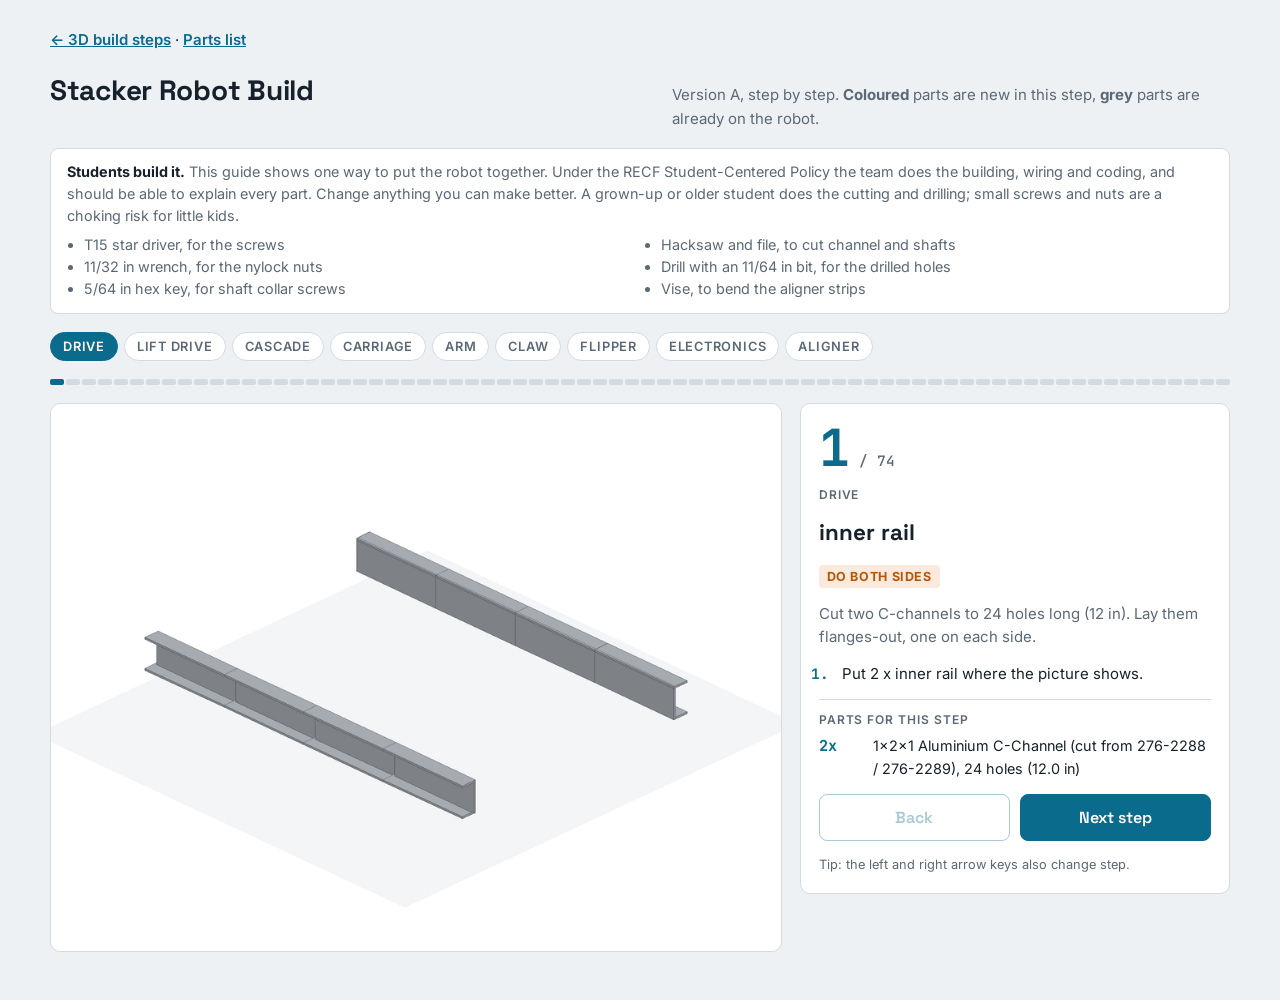
==== commit 0ebfaa99: "Add files via upload" ====
--- a/steps/index.html
+++ b/steps/index.html
@@ -1,177 +1,177 @@
-<!doctype html>
-<meta charset="utf-8">
-<meta name="viewport" content="width=device-width, initial-scale=1">
-<title>Stacker Robot Build</title>
-<link rel="preconnect" href="https://fonts.googleapis.com">
-<link rel="stylesheet" href="https://fonts.googleapis.com/css2?family=Space+Grotesk:wght@500;700&family=Inter:wght@400;600&family=JetBrains+Mono:wght@500;700&display=swap">
-<style>
-/* Layout: an assembly-manual stepper. Big picture on the left, step card on the right, section strip on top. */
-:root {
-  --bg: #eef1f4; --panel: #ffffff; --ink: #17212b; --muted: #5b6875; --line: #d3dae1;
-  --accent: #0a6b8c; --accent-ink: #ffffff; --both: #b4560b; --both-bg: #fbeadb; --pic: #ffffff;
-  --f-head: "Space Grotesk", "Segoe UI", system-ui, sans-serif;
-  --f-body: "Inter", "Segoe UI", system-ui, sans-serif;
-  --f-mono: "JetBrains Mono", ui-monospace, Consolas, monospace;
-}
-@media (prefers-color-scheme: dark) { :root:not([data-theme="light"]) {
-  --bg: #11171d; --panel: #1a222a; --ink: #e6ecf1; --muted: #9aa8b5; --line: #2c3742;
-  --accent: #4fb3d6; --accent-ink: #0b1a21; --both: #f0a25f; --both-bg: #3a2616; --pic: #ffffff; color-scheme: dark } }
-:root[data-theme="dark"] {
-  --bg: #11171d; --panel: #1a222a; --ink: #e6ecf1; --muted: #9aa8b5; --line: #2c3742;
-  --accent: #4fb3d6; --accent-ink: #0b1a21; --both: #f0a25f; --both-bg: #3a2616; --pic: #ffffff; color-scheme: dark }
-
-body { background: var(--bg); color: var(--ink); font: 15px/1.55 var(--f-body); }
-.wrap { max-width: 1180px; margin: 0 auto; padding-block: 20px 40px;
-  padding-left: max(16px, env(safe-area-inset-left, 0px)); padding-right: max(16px, env(safe-area-inset-right, 0px));
-  display: grid; gap: 18px; }
-h1, h2 { font-family: var(--f-head); text-wrap: balance; margin: 0; }
-h1 { font-size: 1.75rem; letter-spacing: -0.01em; }
-.top { display: flex; flex-wrap: wrap; gap: 8px 20px; align-items: baseline; justify-content: space-between; }
-.top p { margin: 0; color: var(--muted); max-width: 62ch; }
-.policy { border: 1px solid var(--line); background: var(--panel); border-radius: 8px; padding: 12px 16px; font-size: 0.9rem; color: var(--muted); }
-.policy b { color: var(--ink); }
-
-.sections { display: flex; flex-wrap: wrap; gap: 6px; }
-.sections button { font: 600 0.8rem var(--f-body); text-transform: uppercase; letter-spacing: 0.06em;
-  border: 1px solid var(--line); background: var(--panel); color: var(--muted); border-radius: 999px; padding: 6px 12px; cursor: pointer; }
-.sections button[aria-current="true"] { background: var(--accent); color: var(--accent-ink); border-color: var(--accent); }
-
-.bar { display: flex; gap: 2px; height: 6px; }
-.bar i { flex: 1; background: var(--line); border-radius: 2px; cursor: pointer; }
-.bar i.done { background: var(--accent); opacity: 0.45; }
-.bar i.now { background: var(--accent); }
-
-.stage { display: grid; grid-template-columns: minmax(0, 1.7fr) minmax(0, 1fr); gap: 18px; align-items: start; }
-.pic { background: var(--pic); border: 1px solid var(--line); border-radius: 10px; overflow: hidden; }
-.pic img { display: block; width: 100%; height: auto; aspect-ratio: 4 / 3; max-width: 100%; }
-.card { background: var(--panel); border: 1px solid var(--line); border-radius: 10px; padding: 18px; display: grid; gap: 14px; min-width: 0; }
-.num { font: 700 3.2rem/1 var(--f-mono); color: var(--accent); font-variant-numeric: tabular-nums; }
-.num small { font-size: 0.9rem; color: var(--muted); font-weight: 500; }
-.sec { font: 600 0.75rem var(--f-body); text-transform: uppercase; letter-spacing: 0.08em; color: var(--muted); }
-.card h2 { font-size: 1.4rem; }
-.both { justify-self: start; font: 700 0.78rem var(--f-body); letter-spacing: 0.05em; text-transform: uppercase;
-  color: var(--both); background: var(--both-bg); border-radius: 4px; padding: 4px 8px; }
-.note { margin: 0; color: var(--muted); }
-.do { margin: 0; padding-left: 1.3em; display: grid; gap: 10px; }
-.do li { padding-left: 4px; }
-.do li::marker { font: 700 0.9rem var(--f-mono); color: var(--accent); }
-.tools { margin: 6px 0 0; padding-left: 1.2em; columns: 2 16em; column-gap: 24px; }
-.parts { border-top: 1px solid var(--line); padding-top: 12px; }
-.parts h3 { margin: 0 0 8px; font: 600 0.75rem var(--f-body); text-transform: uppercase; letter-spacing: 0.08em; color: var(--muted); }
-.parts ul { list-style: none; margin: 0; padding: 0; display: grid; gap: 6px; }
-.parts li { display: grid; grid-template-columns: 3.2em minmax(0, 1fr); gap: 8px; font-size: 0.9rem; }
-.parts li b { font: 700 0.95rem var(--f-mono); color: var(--accent); font-variant-numeric: tabular-nums; }
-.nav { display: flex; gap: 10px; }
-.nav button { flex: 1; font: 600 1rem var(--f-head); padding: 12px; border-radius: 8px; cursor: pointer;
-  border: 1px solid var(--accent); background: var(--accent); color: var(--accent-ink); }
-.nav button.prev { background: transparent; color: var(--accent); }
-.nav button:disabled { opacity: 0.35; cursor: default; }
-button:focus-visible, .bar i:focus-visible { outline: 3px solid var(--both); outline-offset: 2px; }
-.key { font-size: 0.8rem; color: var(--muted); margin: 0; }
-@media (max-width: 820px) { .stage { grid-template-columns: minmax(0, 1fr); } .num { font-size: 2.4rem; } }
-</style>
-
-<div class="wrap">
-  <p style="margin:0"><a href="../" style="color:var(--accent);font-weight:600">&larr; Back to the build site</a> &middot; <a href="../parts.html" style="color:var(--accent);font-weight:600">Parts list</a></p>
-  <div class="top">
-    <h1>Stacker Robot Build</h1>
-    <p>Version A, step by step. <b>Coloured</b> parts are new in this step, <b>grey</b> parts are already on the robot.</p>
-  </div>
-  <div class="policy"><b>Students build it.</b> This guide shows one way to put the robot together. Under the RECF Student-Centered Policy the team does the building, wiring and coding, and should be able to explain every part. Change anything you can make better. A grown-up or older student does the cutting and drilling; small screws and nuts are a choking risk for little kids.
-    <ul class="tools">
-      <li>T15 star driver, for the screws</li>
-      <li>11/32 in wrench, for the nylock nuts</li>
-      <li>5/64 in hex key, for shaft collar screws</li>
-      <li>Hacksaw and file, to cut channel and shafts</li>
-      <li>Drill with an 11/64 in bit, for the drilled holes</li>
-      <li>Vise, to bend the aligner strips</li>
-    </ul></div>
-  <nav class="sections" id="sections" aria-label="Sections"></nav>
-  <div class="bar" id="bar" aria-hidden="true"></div>
-  <div class="stage">
-    <div class="pic"><img id="img" alt="" width="900" height="675"></div>
-    <div class="card">
-      <div class="num" id="num"></div>
-      <div class="sec" id="sec"></div>
-      <h2 id="name"></h2>
-      <span class="both" id="both">Do both sides</span>
-      <p class="note" id="note"></p>
-      <ol class="do" id="do"></ol>
-      <div class="parts"><h3>Parts for this step</h3><ul id="parts"></ul></div>
-      <div class="nav"><button class="prev" id="prev">Back</button><button id="next">Next step</button></div>
-      <p class="key">Tip: the left and right arrow keys also change step.</p>
-    </div>
-  </div>
-</div>
-
-<script>
-const STEPS = [{"n": 1, "section": "drive", "name": "inner rail", "both": true, "img": "step-01.png", "do": ["Put 2 x inner rail where the picture shows."], "parts": [[2, "1x2x1 Aluminium C-Channel (cut from 276-2288 / 276-2289), 24 holes (12.0 in)"]]}, {"n": 2, "section": "drive", "name": "outer rail", "both": true, "img": "step-02.png", "do": ["Put 2 x outer rail where the picture shows."], "parts": [[2, "1x2x1 Aluminium C-Channel (cut from 276-2288 / 276-2289), 24 holes (12.0 in)"]]}, {"n": 3, "section": "drive", "name": "rail plate", "both": true, "img": "step-03.png", "do": ["Put 2 x rail plate front where the picture shows.", "Put 2 x rail plate rear where the picture shows."], "parts": [[4, "Aluminium plate strip, cut from 5x25 Aluminium Plate 276-2311"]]}, {"n": 4, "section": "drive", "name": "wheel + gear", "both": true, "img": "step-04.png", "do": ["Push a 1 1/2 in screw through: 2 x washer \u2192 48T gear \u2192 3/8 in nylon spacer \u2192 2 x washer \u2192 omni wheel. Put a nylock nut on the end and tighten it. (do this 4 times)", "Push a 1 1/2 in screw through: 2 x washer \u2192 48T gear \u2192 3/8 in nylon spacer \u2192 2 x washer \u2192 traction wheel. Put a nylock nut on the end and tighten it. (do this 2 times)", "Push a 1 1/2 in screw through: 2 x washer \u2192 48T gear \u2192 2 x washer \u2192 3/8 in nylon spacer \u2192 omni wheel. Put a nylock nut on the end and tighten it. (do this 4 times)", "Push a 1 1/2 in screw through: 2 x washer \u2192 48T gear \u2192 2 x washer \u2192 3/8 in nylon spacer \u2192 traction wheel. Put a nylock nut on the end and tighten it. (do this 2 times)"], "parts": [[12, "#8-32 Nylock Nut 275-1027"], [12, "#8-32 x 1.500\" Star Drive Screw (275-1002..1012 series)"], [2, "2.75\" Anti-Static (traction) Wheel 276-8098"], [4, "2.75\" Omni-Directional Anti-Static Wheel 276-8106"], [12, "3/8\" OD x #8 Nylon Spacer, 0.375\" (276-6340 series)"], [6, "48T High Strength Gear v2 276-7573"], [48, "Steel Washer 275-1024"]]}, {"n": 5, "section": "drive", "name": "wheel", "both": true, "img": "step-05.png", "do": ["Push a 2 1/2 in screw through: inner rail \u2192 1/2 in nylon spacer \u2192 48T gear \u2192 1/4 in nylon spacer \u2192 washer \u2192 omni wheel \u2192 1/4 in nylon spacer \u2192 washer \u2192 outer rail. Put a nylock nut on the end and tighten it. (do this 2 times)", "Push a 2 1/2 in screw through: stage 1 \u2192 inner rail \u2192 1/2 in nylon spacer \u2192 48T gear \u2192 1/4 in nylon spacer \u2192 washer \u2192 traction wheel \u2192 1/4 in nylon spacer \u2192 washer \u2192 outer rail. Put a nylock nut on the end and tighten it. This one also goes through a part from step 19: put it in loosely now, take it out and put it back then.", "Push a 2 1/2 in screw through: inner rail \u2192 1/2 in nylon spacer \u2192 48T gear \u2192 washer \u2192 1/4 in nylon spacer \u2192 omni wheel \u2192 washer \u2192 1/4 in nylon spacer \u2192 outer rail. Put a nylock nut on the end and tighten it. (do this 2 times)", "Push a 2 1/2 in screw through: stage 1 \u2192 inner rail \u2192 1/2 in nylon spacer \u2192 48T gear \u2192 washer \u2192 1/4 in nylon spacer \u2192 traction wheel \u2192 washer \u2192 1/4 in nylon spacer \u2192 outer rail. Put a nylock nut on the end and tighten it. This one also goes through a part from step 19: put it in loosely now, take it out and put it back then."], "parts": [[6, "#8-32 Nylock Nut 275-1027"], [6, "#8-32 x 2.500\" Star Drive Screw (276-8016)"], [12, "3/8\" OD x #8 Nylon Spacer, 0.250\" (276-6340 series)"], [6, "3/8\" OD x #8 Nylon Spacer, 0.500\" (276-6340 series)"], [12, "Steel Washer 275-1024"]]}, {"n": 6, "section": "drive", "name": "motor gear 36T", "both": true, "img": "step-06.png", "do": ["Put 4 x 36T gear where the picture shows."], "parts": [[4, "36T High Strength Gear v2 276-7747"]]}, {"n": 7, "section": "drive", "name": "drive motor", "both": true, "img": "step-07.png", "do": ["Push a 3/4 in screw through: inner rail \u2192 2 x washer \u2192 1/8 in nylon spacer. Screw it into the motor. (do this 4 times)", "Cut a shaft to 2.42 in. Push it through, in this order: outer rail \u2192 shaft collar \u2192 washer \u2192 4.6 mm plastic spacer \u2192 2 x 8 mm plastic spacer \u2192 36T gear \u2192 4.6 mm plastic spacer \u2192 8 mm plastic spacer \u2192 inner rail. Push the end all the way into the motor. Tighten the screw on every shaft collar. (do this 2 times)", "Push a 3/4 in screw through: inner rail \u2192 1/8 in nylon spacer \u2192 2 x washer. Screw it into the motor. (do this 4 times)", "Cut a shaft to 2.42 in. Push it through, in this order: outer rail \u2192 shaft collar \u2192 2 x 8 mm plastic spacer \u2192 4.6 mm plastic spacer \u2192 washer \u2192 36T gear \u2192 8 mm plastic spacer \u2192 4.6 mm plastic spacer \u2192 inner rail. Push the end all the way into the motor. Tighten the screw on every shaft collar. (do this 2 times)"], "parts": [[8, "#8-32 x 0.750\" Star Drive Screw (275-1002..1012 series)"], [8, "3/8\" OD x #8 Nylon Spacer, 0.125\" (276-6340 series)"], [8, "4.6mm Plastic Spacer 276-2018"], [12, "8mm Plastic Spacer 276-2019"], [4, "Shaft 1/8\" square, cut to 2.42 in"], [4, "Shaft Collar 276-2010"], [20, "Steel Washer 275-1024"], [4, "V5 Smart Motor 11W 276-4840 + 600 RPM cartridge 276-5842"]]}, {"n": 8, "section": "drive", "name": "rail tie", "both": true, "img": "step-08.png", "do": ["Push a 3/8 in screw through: inner rail. Screw it into the 2 in standoff. (do this 2 times)", "Push a 3/8 in screw through: outer rail \u2192 3 x washer. Screw it into the 2 in standoff. (do this 3 times)", "Push a 3/8 in screw through: aligner strip \u2192 inner rail. Screw it into the 2 in standoff. This one also goes through a part from step 71: put it in loosely now, take it out and put it back then.", "Push a 3/8 in screw through: outer rail. Screw it into the 2 in standoff. (do this 3 times)", "Push a 3/8 in screw through: inner rail \u2192 3 x washer. Screw it into the 2 in standoff. (do this 2 times)", "Push a 1/2 in screw through: aligner strip \u2192 inner rail \u2192 3 x washer. Screw it into the 2 in standoff. This one also goes through a part from step 71: put it in loosely now, take it out and put it back then."], "parts": [[6, "#8-32 Standoff, 2.00\" (275-1013..1023 series)"], [11, "#8-32 x 0.375\" Star Drive Screw (275-1002..1012 series)"], [1, "#8-32 x 0.500\" Star Drive Screw (275-1002..1012 series)"], [18, "Steel Washer 275-1024"]]}, {"n": 9, "section": "drive", "name": "front brace", "both": false, "img": "step-09.png", "do": ["Push a 3/8 in screw through: front brace \u2192 inner rail. Put a nylock nut on the end and tighten it. (do this 4 times)"], "parts": [[4, "#8-32 Nylock Nut 275-1027"], [4, "#8-32 x 0.375\" Star Drive Screw (275-1002..1012 series)"], [1, "1x2x1 Aluminium C-Channel (cut from 276-2288 / 276-2289), 17 holes (8.5 in)"]]}, {"n": 10, "section": "lift drive", "name": "rear bumper", "both": false, "img": "step-10.png", "do": ["Push a 3/8 in screw through: rear bumper \u2192 inner rail. Put a nylock nut on the end and tighten it. (do this 2 times)"], "parts": [[2, "#8-32 Nylock Nut 275-1027"], [2, "#8-32 x 0.375\" Star Drive Screw (275-1002..1012 series)"], [1, "1x2x1 Aluminium C-Channel (cut from 276-2288 / 276-2289), 17 holes (8.5 in)"]]}, {"n": 11, "section": "lift drive", "name": "winch channel", "both": false, "img": "step-11.png", "do": ["Push a 3/8 in screw through: winch channel \u2192 inner rail. Put a nylock nut on the end and tighten it. (do this 2 times)"], "parts": [[2, "#8-32 Nylock Nut 275-1027"], [2, "#8-32 x 0.375\" Star Drive Screw (275-1002..1012 series)"], [1, "1x2x1 Aluminium C-Channel (cut from 276-2288 / 276-2289), 17 holes (8.5 in)"]]}, {"n": 12, "section": "lift drive", "name": "lift motor plate", "both": true, "img": "step-12.png", "do": ["Put 2 x lift motor plate where the picture shows."], "parts": [[2, "Aluminium plate strip, cut from 5x25 Aluminium Plate 276-2311"]]}, {"n": 13, "section": "lift drive", "name": "lift motor plate standoff", "both": true, "img": "step-13.png", "do": ["Push a 3/8 in screw through: stage 1. Screw it into the 1 in standoff. This one also goes through a part from step 19: put it in loosely now, take it out and put it back then. (do this 2 times)", "Push a 5/8 in screw through: lift motor plate \u2192 1/4 in nylon spacer. Screw it into the 1 in standoff. (do this 2 times)", "Push a 3/8 in screw through: lift motor plate. Screw it into the 1 in standoff. (do this 2 times)", "Push a 5/8 in screw through: stage 1 \u2192 1/4 in nylon spacer. Screw it into the 1 in standoff. This one also goes through a part from step 19: put it in loosely now, take it out and put it back then. (do this 2 times)"], "parts": [[4, "#8-32 Standoff, 1.00\" (275-1013..1023 series)"], [4, "#8-32 x 0.375\" Star Drive Screw (275-1002..1012 series)"], [4, "#8-32 x 0.625\" Star Drive Screw (275-1002..1012 series)"], [4, "3/8\" OD x #8 Nylon Spacer, 0.250\" (276-6340 series)"]]}, {"n": 14, "section": "lift drive", "name": "lift motor gear 60T", "both": false, "img": "step-14.png", "do": ["Put 2 x 60T gear where the picture shows."], "parts": [[2, "60T High Strength Gear v2 276-7748"]]}, {"n": 15, "section": "lift drive", "name": "winch gear 36T", "both": false, "img": "step-15.png", "do": ["Put 2 x 36T gear where the picture shows."], "parts": [[2, "36T High Strength Gear v2 276-7747"]]}, {"n": 16, "section": "lift drive", "name": "lift motor", "both": true, "img": "step-16.png", "do": ["Push a 1/2 in screw through: lift motor plate. Screw it into the motor. (do this 4 times)", "Cut a shaft to 1.00 in. Push it through, in this order: shaft collar \u2192 60T gear \u2192 4.6 mm plastic spacer \u2192 lift motor plate. Push the end all the way into the motor. Tighten the screw on every shaft collar. (do this 2 times)"], "parts": [[4, "#8-32 x 0.500\" Star Drive Screw (275-1002..1012 series)"], [2, "4.6mm Plastic Spacer 276-2018"], [2, "Shaft 1/8\" square, cut to 1.00 in"], [2, "Shaft Collar 276-2010"], [2, "V5 Smart Motor 11W 276-4840 + 200 RPM cartridge 276-5841"]]}, {"n": 17, "section": "lift drive", "name": "winch drum", "both": false, "img": "step-17.png", "do": ["Put 2 x winch drum where the picture shows."], "parts": [[2, "Winch Drum 276-1546-002"]]}, {"n": 18, "section": "lift drive", "name": "winch", "both": false, "img": "step-18.png", "do": ["Cut a shaft to 10.63 in. Push it through, in this order: shaft collar \u2192 lift motor plate \u2192 4.6 mm plastic spacer \u2192 36T gear \u2192 3 x 4.6 mm plastic spacer \u2192 stage 1 \u2192 2 x 4.6 mm plastic spacer \u2192 3 x washer \u2192 winch drum \u2192 8 x 8 mm plastic spacer \u2192 4 x 4.6 mm plastic spacer \u2192 washer \u2192 winch drum \u2192 2 x 4.6 mm plastic spacer \u2192 3 x washer \u2192 stage 1 \u2192 3 x 4.6 mm plastic spacer \u2192 36T gear \u2192 4.6 mm plastic spacer \u2192 lift motor plate \u2192 shaft collar. This one also goes through a part from step 19: put it in loosely now, take it out and put it back then. Tighten the screw on every shaft collar."], "parts": [[16, "4.6mm Plastic Spacer 276-2018"], [8, "8mm Plastic Spacer 276-2019"], [1, "Shaft 1/8\" square, cut to 10.63 in"], [2, "Shaft Collar 276-2010"], [7, "Steel Washer 275-1024"]]}, {"n": 19, "section": "cascade", "name": "stage 1", "both": true, "img": "step-19.png", "do": ["Put 2 x stage 1 where the picture shows."], "parts": [[2, "1x2x1 Aluminium C-Channel (cut from 276-2288 / 276-2289), 30 holes (15.0 in)"]]}, {"n": 20, "section": "cascade", "name": "stage 2", "both": true, "img": "step-20.png", "do": ["Put 2 x stage 2 where the picture shows."], "parts": [[2, "1x2x1 Aluminium C-Channel (cut from 276-2288 / 276-2289), 26 holes (13.0 in)"]]}, {"n": 21, "section": "cascade", "name": "stage 3", "both": true, "img": "step-21.png", "do": ["Put 2 x stage 3 where the picture shows."], "parts": [[2, "1x3x1 Aluminium C-Channel (cut from 276-4359), 28 holes (14.0 in)"]]}, {"n": 22, "section": "cascade", "name": "tower", "both": true, "img": "step-22.png", "do": ["Push a 3/8 in screw through: stage 1 \u2192 inner rail. Put a nylock nut on the end and tighten it. (do this 4 times)"], "parts": [[4, "#8-32 Nylock Nut 275-1027"], [4, "#8-32 x 0.375\" Star Drive Screw (275-1002..1012 series)"]]}, {"n": 23, "section": "cascade", "name": "guide plate 1-2", "both": true, "img": "step-23.png", "do": ["Put 2 x guide plate 1-2 where the picture shows."], "parts": [[2, "Aluminium plate strip, cut from 5x25 Aluminium Plate 276-2311"]]}, {"n": 24, "section": "cascade", "name": "guide plate", "both": true, "img": "step-24.png", "do": ["Push a 3/4 in screw through: guide plate 1-2 \u2192 3/8 in nylon spacer \u2192 2 x washer \u2192 stage 1. Put a nylock nut on the end and tighten it. (do this 2 times)", "Push a 3/4 in screw through: guide plate 2-3 \u2192 3/8 in nylon spacer \u2192 2 x washer \u2192 stage 2. Put a nylock nut on the end and tighten it. This one also goes through a part from step 27: put it in loosely now, take it out and put it back then. (do this 2 times)", "Push a 3/4 in screw through: guide plate 1-2 \u2192 2 x washer \u2192 3/8 in nylon spacer \u2192 stage 1. Put a nylock nut on the end and tighten it. (do this 2 times)", "Push a 3/4 in screw through: guide plate 2-3 \u2192 2 x washer \u2192 3/8 in nylon spacer \u2192 stage 2. Put a nylock nut on the end and tighten it. This one also goes through a part from step 27: put it in loosely now, take it out and put it back then. (do this 2 times)"], "parts": [[8, "#8-32 Nylock Nut 275-1027"], [8, "#8-32 x 0.750\" Star Drive Screw (275-1002..1012 series)"], [8, "3/8\" OD x #8 Nylon Spacer, 0.375\" (276-6340 series)"], [16, "Steel Washer 275-1024"]]}, {"n": 25, "section": "cascade", "name": "guide roller", "both": true, "img": "step-25.png", "do": ["Push a 3/4 in screw through: 1/2 in nylon spacer \u2192 guide plate 1-2. Put a nylock nut on the end and tighten it. (do this 4 times)", "Push a 1/2 in screw through: 1/4 in nylon spacer \u2192 guide plate 1-2. Put a nylock nut on the end and tighten it. (do this 4 times)", "Push a 3/4 in screw through: 1/2 in nylon spacer \u2192 guide plate 2-3. Put a nylock nut on the end and tighten it. This one also goes through a part from step 27: put it in loosely now, take it out and put it back then. (do this 4 times)", "Push a 1/2 in screw through: 1/4 in nylon spacer \u2192 guide plate 2-3. Put a nylock nut on the end and tighten it. This one also goes through a part from step 27: put it in loosely now, take it out and put it back then. (do this 4 times)"], "parts": [[16, "#8-32 Nylock Nut 275-1027"], [8, "#8-32 x 0.500\" Star Drive Screw (275-1002..1012 series)"], [8, "#8-32 x 0.750\" Star Drive Screw (275-1002..1012 series)"], [8, "3/8\" OD x #8 Nylon Spacer, 0.250\" (276-6340 series)"], [8, "3/8\" OD x #8 Nylon Spacer, 0.500\" (276-6340 series)"]]}, {"n": 26, "section": "cascade", "name": "pulley", "both": true, "img": "step-26.png", "do": ["Push a 1 1/2 in screw through: pulley \u2192 1/4 in nylon spacer \u2192 guide plate 1-2 \u2192 3/8 in nylon spacer \u2192 2 x washer \u2192 stage 1. Put a nylock nut on the end and tighten it.", "Push a 1 3/4 in screw through: pulley \u2192 5/8 in nylon spacer \u2192 guide plate 2-3 \u2192 3/8 in nylon spacer \u2192 2 x washer \u2192 stage 2. Put a nylock nut on the end and tighten it. This one also goes through a part from step 27: put it in loosely now, take it out and put it back then.", "Push a 1 1/2 in screw through: pulley \u2192 1/4 in nylon spacer \u2192 guide plate 1-2 \u2192 2 x washer \u2192 3/8 in nylon spacer \u2192 stage 1. Put a nylock nut on the end and tighten it.", "Push a 1 3/4 in screw through: pulley \u2192 5/8 in nylon spacer \u2192 guide plate 2-3 \u2192 2 x washer \u2192 3/8 in nylon spacer \u2192 stage 2. Put a nylock nut on the end and tighten it. This one also goes through a part from step 27: put it in loosely now, take it out and put it back then."], "parts": [[4, "#8-32 Nylock Nut 275-1027"], [2, "#8-32 x 1.500\" Star Drive Screw (275-1002..1012 series)"], [2, "#8-32 x 1.750\" Star Drive Screw (275-1002..1012 series)"], [2, "3/8\" OD x #8 Nylon Spacer, 0.250\""], [4, "3/8\" OD x #8 Nylon Spacer, 0.375\" (276-6340 series)"], [2, "3/8\" OD x #8 Nylon Spacer, 0.625\""], [4, "Pulley from Winch and Pulley Kit 276-1546"], [8, "Steel Washer 275-1024"]]}, {"n": 27, "section": "cascade", "name": "guide plate 2-3", "both": true, "img": "step-27.png", "do": ["Put 2 x guide plate 2-3 where the picture shows."], "parts": [[2, "Aluminium plate strip, cut from 5x25 Aluminium Plate 276-2311"]]}, {"n": 28, "section": "cascade", "name": "foot plate", "both": true, "img": "step-28.png", "do": ["Push a 3/8 in screw through: rail plate front \u2192 inner rail. Put a nylock nut on the end and tighten it. (do this 4 times)", "Push a 3/8 in screw through: rail plate rear \u2192 inner rail. Put a nylock nut on the end and tighten it. (do this 4 times)"], "parts": [[8, "#8-32 Nylock Nut 275-1027"], [8, "#8-32 x 0.375\" Star Drive Screw (275-1002..1012 series)"]]}, {"n": 29, "section": "cascade", "name": "tower diagonal", "both": true, "img": "step-29.png", "do": ["Put 2 x tower diagonal front where the picture shows.", "Put 2 x tower diagonal rear where the picture shows."], "parts": [[2, "1x2x1 Aluminium C-Channel (cut from 276-2288 / 276-2289), 18 holes (9.0 in)"], [2, "1x2x1 Aluminium C-Channel (cut from 276-2288 / 276-2289), 6 holes (3.0 in)"]]}, {"n": 30, "section": "cascade", "name": "diagonal foot", "both": true, "img": "step-30.png", "do": ["Push a 1/2 in screw through: rail plate front \u2192 1/8 in nylon spacer \u2192 tower diagonal front. Put a nylock nut on the end and tighten it. (do this 2 times)", "Push a 3/8 in screw through: rail plate rear \u2192 tower diagonal rear. Put a nylock nut on the end and tighten it. (do this 2 times)"], "parts": [[4, "#8-32 Nylock Nut 275-1027"], [2, "#8-32 x 0.375\" Star Drive Screw (275-1002..1012 series)"], [2, "#8-32 x 0.500\" Star Drive Screw (275-1002..1012 series)"], [2, "3/8\" OD x #8 Nylon Spacer, 0.125\" (276-6340 series)"]]}, {"n": 31, "section": "cascade", "name": "diagonal top", "both": true, "img": "step-31.png", "do": ["Push a 1/2 in screw through: stage 1 \u2192 1/8 in nylon spacer \u2192 tower diagonal front. Put a nylock nut on the end and tighten it. (do this 2 times)", "Push a 3/8 in screw through: stage 1 \u2192 tower diagonal rear. Put a nylock nut on the end and tighten it. (do this 2 times)"], "parts": [[4, "#8-32 Nylock Nut 275-1027"], [2, "#8-32 x 0.375\" Star Drive Screw (275-1002..1012 series)"], [2, "#8-32 x 0.500\" Star Drive Screw (275-1002..1012 series)"], [2, "3/8\" OD x #8 Nylon Spacer, 0.125\" (276-6340 series)"]]}, {"n": 32, "section": "cascade", "name": "string tie", "both": true, "img": "step-32.png", "do": ["Push a 1 1/4 in screw through: stage 2 \u2192 2 x washer \u2192 3/8 in nylon spacer \u2192 1/2 in nylon spacer. Put a nylock nut on the end and tighten it.", "Push a 1 3/4 in screw through: stage 1 \u2192 2 x washer \u2192 3/8 in nylon spacer \u2192 7/8 in nylon spacer. Put a nylock nut on the end and tighten it.", "Push a 1 3/4 in screw through: stage 3 \u2192 2 x washer \u2192 3/8 in nylon spacer \u2192 7/8 in nylon spacer. Put a nylock nut on the end and tighten it.", "Push a 1 1/4 in screw through: stage 2 \u2192 3/8 in nylon spacer \u2192 2 x washer \u2192 1/2 in nylon spacer. Put a nylock nut on the end and tighten it.", "Push a 1 3/4 in screw through: stage 1 \u2192 3/8 in nylon spacer \u2192 2 x washer \u2192 7/8 in nylon spacer. Put a nylock nut on the end and tighten it.", "Push a 1 3/4 in screw through: stage 3 \u2192 3/8 in nylon spacer \u2192 2 x washer \u2192 7/8 in nylon spacer. Put a nylock nut on the end and tighten it."], "parts": [[6, "#8-32 Nylock Nut 275-1027"], [2, "#8-32 x 1.250\" Star Drive Screw (275-1002..1012 series)"], [4, "#8-32 x 1.750\" Star Drive Screw (275-1002..1012 series)"], [6, "3/8\" OD x #8 Nylon Spacer"], [6, "3/8\" OD x #8 Nylon Spacer, 0.375\" (276-6340 series)"], [12, "Steel Washer 275-1024"]]}, {"n": 33, "section": "cascade", "name": "lift string", "both": true, "img": "step-33.png", "do": ["Put 8 x lift string where the picture shows."], "parts": [[8, "Rope, 4ft 276-1546-005"]]}, {"n": 34, "section": "cascade", "name": "tower brace low", "both": false, "img": "step-34.png", "do": ["Push a 1 1/4 in screw through: stage 1 \u2192 1/4 in nylon spacer \u2192 1/2 in nylon spacer \u2192 tower brace low. Put a nylock nut on the end and tighten it. (do this 4 times)"], "parts": [[4, "#8-32 Nylock Nut 275-1027"], [4, "#8-32 x 1.250\" Star Drive Screw (275-1002..1012 series)"], [1, "1x2x1 Aluminium C-Channel (cut from 276-2288 / 276-2289), 15 holes (7.5 in)"], [4, "3/8\" OD x #8 Nylon Spacer, 0.250\" (276-6340 series)"], [4, "3/8\" OD x #8 Nylon Spacer, 0.500\" (276-6340 series)"]]}, {"n": 35, "section": "cascade", "name": "tower brace high", "both": false, "img": "step-35.png", "do": ["Push a 1 1/4 in screw through: stage 1 \u2192 1/4 in nylon spacer \u2192 1/2 in nylon spacer \u2192 tower brace high. Put a nylock nut on the end and tighten it. (do this 4 times)"], "parts": [[4, "#8-32 Nylock Nut 275-1027"], [4, "#8-32 x 1.250\" Star Drive Screw (275-1002..1012 series)"], [1, "1x2x1 Aluminium C-Channel (cut from 276-2288 / 276-2289), 25 holes (12.5 in)"], [4, "3/8\" OD x #8 Nylon Spacer, 0.250\" (276-6340 series)"], [4, "3/8\" OD x #8 Nylon Spacer, 0.500\" (276-6340 series)"]]}, {"n": 36, "section": "cascade", "name": "stage 2 tie", "both": false, "img": "step-36.png", "do": ["Push a 3/8 in screw through: stage 2. Screw it into the 6.00 in standoff.", "Push a 1 3/4 in screw through: stage 2 \u2192 3/8 in nylon spacer \u2192 2 x 1/2 in nylon spacer. Screw it into the 6.00 in standoff."], "parts": [[1, "#8-32 Standoff, 6.00\" (275-1013..1023 series)"], [1, "#8-32 x 0.375\" Star Drive Screw (275-1002..1012 series)"], [1, "#8-32 x 1.750\" Star Drive Screw (275-1002..1012 series)"], [1, "3/8\" OD x #8 Nylon Spacer, 0.375\" (276-6340 series)"], [2, "3/8\" OD x #8 Nylon Spacer, 0.500\" (276-6340 series)"]]}, {"n": 37, "section": "cascade", "name": "stage 3 tie", "both": false, "img": "step-37.png", "do": ["Push a 3/8 in screw through: stage 3. Screw it into the 6.00 in standoff.", "Push a 1 3/4 in screw through: stage 3 \u2192 3/8 in nylon spacer \u2192 2 x 1/2 in nylon spacer. Screw it into the 6.00 in standoff."], "parts": [[1, "#8-32 Standoff, 6.00\" (275-1013..1023 series)"], [1, "#8-32 x 0.375\" Star Drive Screw (275-1002..1012 series)"], [1, "#8-32 x 1.750\" Star Drive Screw (275-1002..1012 series)"], [1, "3/8\" OD x #8 Nylon Spacer, 0.375\" (276-6340 series)"], [2, "3/8\" OD x #8 Nylon Spacer, 0.500\" (276-6340 series)"]]}, {"n": 38, "section": "carriage", "name": "pivot plate", "both": true, "img": "step-38.png", "do": ["Put 2 x pivot plate where the picture shows."], "parts": [[2, "Aluminium plate strip, cut from 5x25 Aluminium Plate 276-2311"]]}, {"n": 39, "section": "carriage", "name": "carriage standoff", "both": true, "img": "step-39.png", "do": ["Push a 3/8 in screw through: pivot plate. Screw it into the 2 in standoff. (do this 4 times)", "Push a 3/4 in screw through: stage 3 \u2192 2 x washer \u2192 3/8 in nylon spacer. Screw it into the 2 in standoff. (do this 4 times)", "Push a 3/8 in screw through: stage 3. Screw it into the 2 in standoff. (do this 4 times)", "Push a 3/4 in screw through: pivot plate \u2192 2 x washer \u2192 3/8 in nylon spacer. Screw it into the 2 in standoff. (do this 4 times)"], "parts": [[8, "#8-32 Standoff, 2.00\" (275-1013..1023 series)"], [8, "#8-32 x 0.375\" Star Drive Screw (275-1002..1012 series)"], [8, "#8-32 x 0.750\" Star Drive Screw (275-1002..1012 series)"], [8, "3/8\" OD x #8 Nylon Spacer, 0.375\" (276-6340 series)"], [16, "Steel Washer 275-1024"]]}, {"n": 40, "section": "carriage", "name": "arm idler 36T", "both": false, "img": "step-40.png", "do": ["Put 36T gear where the picture shows."], "parts": [[1, "36T High Strength Gear v2 276-7747"]]}, {"n": 41, "section": "carriage", "name": "arm idler", "both": false, "img": "step-41.png", "do": ["Push a 1 in screw through: pivot plate \u2192 1/8 in nylon spacer \u2192 36T gear. Put a nylock nut on the end and tighten it."], "parts": [[1, "#8-32 Nylock Nut 275-1027"], [1, "#8-32 x 1.000\" Star Drive Screw (275-1002..1012 series)"], [1, "3/8\" OD x #8 Nylon Spacer, 0.125\" (276-6340 series)"]]}, {"n": 42, "section": "carriage", "name": "arm pinion 12T", "both": false, "img": "step-42.png", "do": ["Put 12T gear where the picture shows."], "parts": [[1, "12T Metal Gear 276-7368"]]}, {"n": 43, "section": "carriage", "name": "arm motor", "both": false, "img": "step-43.png", "do": ["Push a 1/2 in screw through: pivot plate. Screw it into the motor. (do this 2 times)", "Cut a shaft to 0.95 in. Push it through, in this order: shaft collar \u2192 12T gear \u2192 4 x washer \u2192 pivot plate. Push the end all the way into the motor. Tighten the screw on every shaft collar."], "parts": [[2, "#8-32 x 0.500\" Star Drive Screw (275-1002..1012 series)"], [1, "Shaft 1/8\" square, cut to 0.95 in"], [1, "Shaft Collar 276-2010"], [4, "Steel Washer 275-1024"], [1, "V5 Smart Motor 11W 276-4840 + 200 RPM cartridge 276-5841"]]}, {"n": 44, "section": "carriage", "name": "fixed sprocket", "both": false, "img": "step-44.png", "do": ["Put sprocket where the picture shows."], "parts": [[1, "18T High Strength Sprocket 276-3878"]]}, {"n": 45, "section": "carriage", "name": "arm pivot", "both": false, "img": "step-45.png", "do": ["Push a 1/2 in screw through: pivot plate \u2192 bearing flat. Put a nylock nut on the end and tighten it. (do this 4 times)", "Cut a shaft to 3.25 in. Push it through, in this order: shaft collar \u2192 bearing flat \u2192 pivot plate \u2192 2 x washer \u2192 sprocket \u2192 8 mm plastic spacer \u2192 washer \u2192 arm \u2192 8 mm plastic spacer \u2192 3 x 4.6 mm plastic spacer \u2192 washer \u2192 60T gear \u2192 4 x washer \u2192 pivot plate \u2192 bearing flat \u2192 shaft collar. This one also goes through a part from step 46: put it in loosely now, take it out and put it back then. Tighten the screw on every shaft collar."], "parts": [[4, "#8-32 Nylock Nut 275-1027"], [4, "#8-32 x 0.500\" Star Drive Screw (275-1002..1012 series)"], [3, "4.6mm Plastic Spacer 276-2018"], [2, "8mm Plastic Spacer 276-2019"], [2, "Bearing Flat 276-1209"], [1, "Shaft 1/8\" square, cut to 3.25 in"], [2, "Shaft Collar 276-2010"], [8, "Steel Washer 275-1024"]]}, {"n": 46, "section": "arm", "name": "arm", "both": false, "img": "step-46.png", "do": ["Put arm where the picture shows."], "parts": [[1, "1x2x1 Aluminium C-Channel (cut from 276-2288 / 276-2289), 20 holes (10.0 in)"]]}, {"n": 47, "section": "arm", "name": "arm gear 60T", "both": false, "img": "step-47.png", "do": ["Put 60T gear where the picture shows."], "parts": [[1, "60T High Strength Gear v2 276-7748"]]}, {"n": 48, "section": "arm", "name": "arm gear", "both": false, "img": "step-48.png", "do": ["Push a 1 3/4 in screw through: 60T gear \u2192 washer \u2192 3/8 in nylon spacer \u2192 1/2 in nylon spacer \u2192 arm. Put a nylock nut on the end and tighten it."], "parts": [[1, "#8-32 Nylock Nut 275-1027"], [1, "#8-32 x 1.750\" Star Drive Screw (275-1002..1012 series)"], [1, "3/8\" OD x #8 Nylon Spacer, 0.375\" (276-6340 series)"], [1, "3/8\" OD x #8 Nylon Spacer, 0.500\" (276-6340 series)"], [1, "Steel Washer 275-1024"]]}, {"n": 49, "section": "claw", "name": "claw side", "both": true, "img": "step-49.png", "do": ["Put 2 x claw side where the picture shows."], "parts": [[2, "1x2x1 Aluminium C-Channel (cut from 276-2288 / 276-2289), 9 holes (4.5 in)"]]}, {"n": 50, "section": "claw", "name": "hanger plate", "both": true, "img": "step-50.png", "do": ["Put 2 x hanger plate where the picture shows."], "parts": [[2, "Aluminium plate strip, cut from 5x25 Aluminium Plate 276-2311"]]}, {"n": 51, "section": "claw", "name": "hanger", "both": true, "img": "step-51.png", "do": ["Push a 3/8 in screw through: hanger plate \u2192 claw side. Put a nylock nut on the end and tighten it. (do this 4 times)"], "parts": [[4, "#8-32 Nylock Nut 275-1027"], [4, "#8-32 x 0.375\" Star Drive Screw (275-1002..1012 series)"]]}, {"n": 52, "section": "claw", "name": "wrist sprocket", "both": false, "img": "step-52.png", "do": ["Put sprocket where the picture shows."], "parts": [[1, "18T High Strength Sprocket 276-3878"]]}, {"n": 53, "section": "claw", "name": "wrist", "both": false, "img": "step-53.png", "do": ["Cut a shaft to 4.13 in. Push it through, in this order: shaft collar \u2192 hanger plate \u2192 2 x 8 mm plastic spacer \u2192 sprocket \u2192 8 mm plastic spacer \u2192 washer \u2192 arm \u2192 8 mm plastic spacer \u2192 3 x 4.6 mm plastic spacer \u2192 3 x 8 mm plastic spacer \u2192 4.6 mm plastic spacer \u2192 3 x washer \u2192 hanger plate \u2192 shaft collar. Tighten the screw on every shaft collar."], "parts": [[4, "4.6mm Plastic Spacer 276-2018"], [7, "8mm Plastic Spacer 276-2019"], [1, "Shaft 1/8\" square, cut to 4.13 in"], [2, "Shaft Collar 276-2010"], [4, "Steel Washer 275-1024"]]}, {"n": 54, "section": "claw", "name": "claw tie", "both": false, "img": "step-54.png", "do": ["Push a 3/8 in screw through: claw side. Screw it into the 3 in standoff.", "Push a 3/4 in screw through: claw side \u2192 3/8 in nylon spacer. Screw it into the 3 in standoff."], "parts": [[1, "#8-32 Standoff, 3.00\" (275-1013..1023 series)"], [1, "#8-32 x 0.375\" Star Drive Screw (275-1002..1012 series)"], [1, "#8-32 x 0.750\" Star Drive Screw (275-1002..1012 series)"], [1, "3/8\" OD x #8 Nylon Spacer, 0.375\" (276-6340 series)"]]}, {"n": 55, "section": "claw", "name": "claw gear 24T", "both": false, "img": "step-55.png", "do": ["Put 4 x 24T gear where the picture shows."], "parts": [[4, "24T High Strength Gear V2 276-7572"]]}, {"n": 56, "section": "claw", "name": "gear cover plate", "both": false, "img": "step-56.png", "do": ["Put gear cover plate where the picture shows."], "parts": [[1, "Aluminium plate strip, cut from 5x25 Aluminium Plate 276-2311"]]}, {"n": 57, "section": "claw", "name": "claw idler", "both": false, "img": "step-57.png", "do": ["Push a 1 1/4 in screw through: claw side \u2192 1/4 in nylon spacer \u2192 24T gear \u2192 washer \u2192 gear cover plate. Put a nylock nut on the end and tighten it. (do this 2 times)"], "parts": [[2, "#8-32 Nylock Nut 275-1027"], [2, "#8-32 x 1.250\" Star Drive Screw (275-1002..1012 series)"], [2, "3/8\" OD x #8 Nylon Spacer, 0.250\" (276-6340 series)"], [2, "Steel Washer 275-1024"]]}, {"n": 58, "section": "claw", "name": "flex wheel", "both": false, "img": "step-58.png", "do": ["Put 4 x 2 in flex wheel where the picture shows."], "parts": [[4, "Straight Flex Wheel 2\" OD x 1/2\" wide, 30A 217-6353"]]}, {"n": 59, "section": "claw", "name": "claw motor", "both": false, "img": "step-59.png", "do": ["Push a 1/2 in screw through: claw side. Screw it into the motor. (do this 2 times)"], "parts": [[2, "#8-32 x 0.500\" Star Drive Screw (275-1002..1012 series)"], [1, "V5 Smart Motor 5.5W 276-4842"]]}, {"n": 60, "section": "claw", "name": "roller", "both": false, "img": "step-60.png", "do": ["Push a 3/8 in screw through: bearing flat \u2192 claw side. Put a nylock nut on the end and tighten it. (do this 6 times)", "Cut a shaft to 4.61 in. Push it through, in this order: shaft collar \u2192 gear cover plate \u2192 washer \u2192 24T gear \u2192 4 x washer \u2192 bearing flat \u2192 claw side \u2192 washer \u2192 4.6 mm plastic spacer \u2192 8 mm plastic spacer \u2192 2 in flex wheel \u2192 washer \u2192 4 x 8 mm plastic spacer \u2192 2 in flex wheel \u2192 washer \u2192 4.6 mm plastic spacer \u2192 8 mm plastic spacer \u2192 claw side. Push the end all the way into the motor. Tighten the screw on every shaft collar.", "Cut a shaft to 4.99 in. Push it through, in this order: shaft collar \u2192 bearing flat \u2192 claw side \u2192 8 mm plastic spacer \u2192 4.6 mm plastic spacer \u2192 washer \u2192 2 in flex wheel \u2192 4 x 8 mm plastic spacer \u2192 washer \u2192 2 in flex wheel \u2192 8 mm plastic spacer \u2192 4.6 mm plastic spacer \u2192 washer \u2192 claw side \u2192 bearing flat \u2192 4 x washer \u2192 24T gear \u2192 washer \u2192 gear cover plate \u2192 shaft collar. Tighten the screw on every shaft collar."], "parts": [[6, "#8-32 Nylock Nut 275-1027"], [6, "#8-32 x 0.375\" Star Drive Screw (275-1002..1012 series)"], [4, "4.6mm Plastic Spacer 276-2018"], [12, "8mm Plastic Spacer 276-2019"], [3, "Bearing Flat 276-1209"], [1, "Shaft 1/8\" square, cut to 4.61 in"], [1, "Shaft 1/8\" square, cut to 4.99 in"], [3, "Shaft Collar 276-2010"], [16, "Steel Washer 275-1024"]]}, {"n": 61, "section": "flipper", "name": "flipper motor", "both": false, "img": "step-61.png", "do": ["Push a 1/2 in screw through: tower brace high. Screw it into the motor. (do this 2 times)"], "parts": [[2, "#8-32 x 0.500\" Star Drive Screw (275-1002..1012 series)"], [1, "V5 Smart Motor 5.5W 276-4842"]]}, {"n": 62, "section": "flipper", "name": "flipper wheel", "both": false, "img": "step-62.png", "do": ["Put 3 in flex wheel where the picture shows."], "parts": [[1, "Straight Flex Wheel 3\" OD x 1\" wide, 30A 217-6447"]]}, {"n": 63, "section": "flipper", "name": "flipper support plate", "both": false, "img": "step-63.png", "do": ["Put flipper support plate where the picture shows."], "parts": [[1, "Aluminium plate strip, cut from 5x25 Aluminium Plate 276-2311"]]}, {"n": 64, "section": "flipper", "name": "flipper support standoff", "both": false, "img": "step-64.png", "do": ["Push a 3/8 in screw through: flipper support plate. Screw it into the 1 1/2 in standoff. (do this 2 times)", "Push a 1/2 in screw through: tower brace high \u2192 1/8 in nylon spacer. Screw it into the 1 1/2 in standoff. (do this 2 times)"], "parts": [[2, "#8-32 Standoff, 1.50\" (275-1013..1023 series)"], [2, "#8-32 x 0.375\" Star Drive Screw (275-1002..1012 series)"], [2, "#8-32 x 0.500\" Star Drive Screw (275-1002..1012 series)"], [2, "3/8\" OD x #8 Nylon Spacer, 0.125\" (276-6340 series)"]]}, {"n": 65, "section": "flipper", "name": "flipper", "both": false, "img": "step-65.png", "do": ["Cut a shaft to 2.01 in. Push it through, in this order: shaft collar \u2192 flipper support plate \u2192 3 x washer \u2192 3 in flex wheel \u2192 8 mm plastic spacer \u2192 4.6 mm plastic spacer \u2192 washer \u2192 tower brace high. Push the end all the way into the motor. Tighten the screw on every shaft collar."], "parts": [[1, "4.6mm Plastic Spacer 276-2018"], [1, "8mm Plastic Spacer 276-2019"], [1, "Shaft 1/8\" square, cut to 2.01 in"], [1, "Shaft Collar 276-2010"], [4, "Steel Washer 275-1024"]]}, {"n": 66, "section": "electronics", "name": "brain", "both": false, "img": "step-66.png", "do": ["Put brain where the picture shows."], "parts": [[1, "V5 Robot Brain 276-4810"]]}, {"n": 67, "section": "electronics", "name": "radio", "both": false, "img": "step-67.png", "do": ["Put radio where the picture shows."], "parts": [[1, "V5 Robot Radio 276-4831"]]}, {"n": 68, "section": "electronics", "name": "battery", "both": false, "img": "step-68.png", "do": ["Put battery where the picture shows."], "parts": [[1, "V5 Robot Battery 276-4811"]]}, {"n": 69, "section": "electronics", "name": "AI vision sensor", "both": false, "img": "step-69.png", "do": ["Put AI vision sensor where the picture shows."], "parts": [[1, "V5 AI Vision Sensor 276-8659"]]}, {"n": 70, "section": "electronics", "name": "AI vision lens", "both": false, "img": "step-70.png", "do": ["Put AI vision lens where the picture shows."], "parts": [[1, "(part of the AI Vision Sensor)"]]}, {"n": 71, "section": "aligner", "name": "aligner strip", "both": true, "img": "step-71.png", "do": ["Put 8 x aligner strip where the picture shows."], "parts": [[8, "Aluminium plate strip, cut from 5x25 Aluminium Plate 276-2311"]]}, {"n": 72, "section": "aligner", "name": "aligner", "both": true, "img": "step-72.png", "do": ["Push a 3/8 in screw through: inner rail \u2192 aligner strip. Put a nylock nut on the end and tighten it. (do this 2 times)"], "parts": [[2, "#8-32 Nylock Nut 275-1027"], [2, "#8-32 x 0.375\" Star Drive Screw (275-1002..1012 series)"]]}, {"n": 73, "section": "aligner", "name": "distance sensor", "both": false, "img": "step-73.png", "do": ["Push a 1 1/4 in screw through: front brace \u2192 distance sensor. Put a nylock nut on the end and tighten it. (do this 2 times)"], "parts": [[2, "#8-32 Nylock Nut 275-1027"], [2, "#8-32 x 1.250\" Star Drive Screw (275-1002..1012 series)"], [1, "V5 Distance Sensor 276-4852"]]}, {"n": 74, "section": "aligner", "name": "inertial sensor", "both": false, "img": "step-74.png", "do": ["Push a 1 1/4 in screw through: front brace \u2192 inertial sensor. Put a nylock nut on the end and tighten it. (do this 2 times)"], "parts": [[2, "#8-32 Nylock Nut 275-1027"], [2, "#8-32 x 1.250\" Star Drive Screw (275-1002..1012 series)"], [1, "V5 Inertial Sensor 276-4855"]]}];
-const TITLES = { 'wheel': 'wheel axle screws', 'tower': 'tower screws', 'slider': 'slider screws', 'aligner': 'aligner screws',
-  'arm gear': 'arm gear screw', 'hanger': 'hanger screws', 'wrist': 'wrist shaft', 'flipper': 'flipper shaft', 'roller': 'roller shaft',
-  'winch': 'winch shaft', 'arm pivot': 'arm pivot shaft' };
-const NOTES = {
-  'inner rail': 'Cut two C-channels to 24 holes long (12 in). Lay them flanges-out, one on each side.',
-  'outer rail': 'Same length as the inner rails. The wheels and wheel gears will sit between the inner and outer rail.',
-  'rail plate': 'Cut the plate strips and count holes from the picture. They hold the inner and outer rail together.',
-  'wheel + gear': 'Do this on the table first. Hold a 48T gear flat against a wheel hub. Push a 1.5 in screw through the gear and the wheel, with 2 washers under the head so the head sits down in the gear\'s pocket. Nylock on the wheel side. 2 screws per wheel. Make 6: 4 omni wheels and 2 traction wheels.',
-  'wheel': 'A 2.5 in screw is the axle, no metal shaft. It goes inner rail, spacers, wheel + gear, spacers, outer rail. Tighten the nylock, then spin the wheel by hand: it must turn freely. Put the traction wheel where the picture shows it.',
-  'motor gear 36T': 'The 36T gear goes on the motor shaft and meshes with the 48T wheel gear.',
-  'drive motor': 'Blue 600 RPM cartridge in every drive motor. 36T to 48T makes 450 RPM at the wheels. Left motors to ports 1 and 2, right to ports 3 and 4.',
-  'rail tie': 'The standoffs keep the two rails at the right gap. Push each wheel sideways: nothing should rub.',
-  'front brace': 'Before you tighten, measure both diagonals of the drive. When they match, the base is square.',
-  'winch drum': 'Tie the lift string to the drum before it goes in. Wind a few turns on.',
-  'lift motor': 'Green 200 RPM cartridges. The 60T gear drives the 36T winch gear, so the winch spins faster. Ports 5 and 6.',
-  'stage 1': 'The biggest stage. It is fixed to the base.',
-  'stage 3': 'Stage 3 is the wider 1x3x1 channel.',
-  'slider 1-2': 'The low-profile bearing flats let one stage slide along the next. Slide it by hand: smooth, no catching.',
-  'slider 2-3': 'Same as before. Check again by hand that both stages slide the whole way.',
-  'pulley': 'Run the string from the winch over the pulleys as shown. It should be tight with the lift down.',
-  'tower diagonal': 'The diagonals stop the tower from leaning. Tighten them last on this side.',
-  'arm motor': 'Green 200 RPM cartridge, port 7. The 12T pinion drives the 60T arm gear.',
-  'claw motor': '5.5 W motor, port 8. It spins the flex wheels that grab the Pin.',
-  'flex wheel': 'Flex wheels squeeze the Pin. Check they touch a Pin on both sides, a little squashed.',
-  'flipper wheel': 'This wheel rolls a Toggle over. After you flip a Toggle, do not touch it again (rule SC4).',
-  'flipper motor': '5.5 W motor, port 9.',
-  'brain': 'Fix it with screws or zip ties where shown. Keep wires away from gears and the lift.',
-  'battery': 'Strap it down so it cannot slide. It is the heaviest part, keep it low.',
-  'aligner strip': 'Cut strips 1 hole wide. Bend each one 45 degrees in, straight, then 45 degrees out, so the two sides make a V in front of the robot. Bending is legal (R27). Use a vise and bend slowly.',
-  'distance sensor': 'Faces forward, looking out through the V. Port 11. It tells the robot how close the Goal is.',
-  'inertial sensor': 'Hold the sensor on the front brace and mark its 2 holes, then drill them (drilling is legal, R27). Port 12. Keep the robot still for 2 seconds after you turn it on while it calibrates.'
-};
-const $ = id => document.getElementById(id);
-const sections = [...new Set(STEPS.map(s => s.section))];
-let cur = 0;
-
-$('sections').innerHTML = sections.map(s => `<button type="button" data-s="${s}">${s}</button>`).join('');
-$('bar').innerHTML = STEPS.map((s, i) => `<i data-i="${i}" title="Step ${s.n}"></i>`).join('');
-
-function show(i) {
-  cur = Math.max(0, Math.min(STEPS.length - 1, i));
-  const s = STEPS[cur];
-  $('img').src = s.img;
-  $('img').alt = `Step ${s.n}: ${TITLES[s.name] || s.name}. New parts in colour.`;
-  $('num').innerHTML = `${s.n}<small> / ${STEPS.length}</small>`;
-  $('sec').textContent = s.section;
-  $('name').textContent = TITLES[s.name] || s.name;
-  $('both').hidden = !s.both;
-  $('note').textContent = NOTES[s.name] || '';
-  $('note').hidden = !NOTES[s.name];
-  $('do').innerHTML = '';
-  s.do.forEach(d => { const li = document.createElement('li'); li.textContent = d; $('do').appendChild(li); });
-  $('parts').innerHTML = s.parts.map(([q, l]) => `<li><b>${q}x</b><span>${l}</span></li>`).join('');
-  $('prev').disabled = cur === 0;
-  $('next').disabled = cur === STEPS.length - 1;
-  document.querySelectorAll('#sections button').forEach(b => b.setAttribute('aria-current', b.dataset.s === s.section));
-  document.querySelectorAll('#bar i').forEach((b, k) => b.className = k < cur ? 'done' : (k === cur ? 'now' : ''));
-  if (STEPS[cur + 1]) new Image().src = STEPS[cur + 1].img;
-  if (location.hash !== '#s' + s.n) history.replaceState(null, '', '#s' + s.n);
-}
-const fromHash = () => { const m = /^#s(\d+)$/.exec(location.hash); return m ? +m[1] - 1 : 0; };
-$('prev').onclick = () => show(cur - 1);
-$('next').onclick = () => show(cur + 1);
-$('sections').onclick = e => { const b = e.target.closest('button'); if (b) show(STEPS.findIndex(s => s.section === b.dataset.s)); };
-$('bar').onclick = e => { if (e.target.dataset.i) show(+e.target.dataset.i); };
-addEventListener('keydown', e => { if (e.key === 'ArrowRight') show(cur + 1); if (e.key === 'ArrowLeft') show(cur - 1); });
-addEventListener('hashchange', () => show(fromHash()));
-show(fromHash());
-</script>
+<!doctype html>
+<meta charset="utf-8">
+<meta name="viewport" content="width=device-width, initial-scale=1">
+<title>Stacker Robot Build</title>
+<link rel="preconnect" href="https://fonts.googleapis.com">
+<link rel="stylesheet" href="https://fonts.googleapis.com/css2?family=Space+Grotesk:wght@500;700&family=Inter:wght@400;600&family=JetBrains+Mono:wght@500;700&display=swap">
+<style>
+/* Layout: an assembly-manual stepper. Big picture on the left, step card on the right, section strip on top. */
+:root {
+  --bg: #eef1f4; --panel: #ffffff; --ink: #17212b; --muted: #5b6875; --line: #d3dae1;
+  --accent: #0a6b8c; --accent-ink: #ffffff; --both: #b4560b; --both-bg: #fbeadb; --pic: #ffffff;
+  --f-head: "Space Grotesk", "Segoe UI", system-ui, sans-serif;
+  --f-body: "Inter", "Segoe UI", system-ui, sans-serif;
+  --f-mono: "JetBrains Mono", ui-monospace, Consolas, monospace;
+}
+@media (prefers-color-scheme: dark) { :root:not([data-theme="light"]) {
+  --bg: #11171d; --panel: #1a222a; --ink: #e6ecf1; --muted: #9aa8b5; --line: #2c3742;
+  --accent: #4fb3d6; --accent-ink: #0b1a21; --both: #f0a25f; --both-bg: #3a2616; --pic: #ffffff; color-scheme: dark } }
+:root[data-theme="dark"] {
+  --bg: #11171d; --panel: #1a222a; --ink: #e6ecf1; --muted: #9aa8b5; --line: #2c3742;
+  --accent: #4fb3d6; --accent-ink: #0b1a21; --both: #f0a25f; --both-bg: #3a2616; --pic: #ffffff; color-scheme: dark }
+
+body { background: var(--bg); color: var(--ink); font: 15px/1.55 var(--f-body); }
+.wrap { max-width: 1180px; margin: 0 auto; padding-block: 20px 40px;
+  padding-left: max(16px, env(safe-area-inset-left, 0px)); padding-right: max(16px, env(safe-area-inset-right, 0px));
+  display: grid; gap: 18px; }
+h1, h2 { font-family: var(--f-head); text-wrap: balance; margin: 0; }
+h1 { font-size: 1.75rem; letter-spacing: -0.01em; }
+.top { display: flex; flex-wrap: wrap; gap: 8px 20px; align-items: baseline; justify-content: space-between; }
+.top p { margin: 0; color: var(--muted); max-width: 62ch; }
+.policy { border: 1px solid var(--line); background: var(--panel); border-radius: 8px; padding: 12px 16px; font-size: 0.9rem; color: var(--muted); }
+.policy b { color: var(--ink); }
+
+.sections { display: flex; flex-wrap: wrap; gap: 6px; }
+.sections button { font: 600 0.8rem var(--f-body); text-transform: uppercase; letter-spacing: 0.06em;
+  border: 1px solid var(--line); background: var(--panel); color: var(--muted); border-radius: 999px; padding: 6px 12px; cursor: pointer; }
+.sections button[aria-current="true"] { background: var(--accent); color: var(--accent-ink); border-color: var(--accent); }
+
+.bar { display: flex; gap: 2px; height: 6px; }
+.bar i { flex: 1; background: var(--line); border-radius: 2px; cursor: pointer; }
+.bar i.done { background: var(--accent); opacity: 0.45; }
+.bar i.now { background: var(--accent); }
+
+.stage { display: grid; grid-template-columns: minmax(0, 1.7fr) minmax(0, 1fr); gap: 18px; align-items: start; }
+.pic { background: var(--pic); border: 1px solid var(--line); border-radius: 10px; overflow: hidden; }
+.pic img { display: block; width: 100%; height: auto; aspect-ratio: 4 / 3; max-width: 100%; }
+.card { background: var(--panel); border: 1px solid var(--line); border-radius: 10px; padding: 18px; display: grid; gap: 14px; min-width: 0; }
+.num { font: 700 3.2rem/1 var(--f-mono); color: var(--accent); font-variant-numeric: tabular-nums; }
+.num small { font-size: 0.9rem; color: var(--muted); font-weight: 500; }
+.sec { font: 600 0.75rem var(--f-body); text-transform: uppercase; letter-spacing: 0.08em; color: var(--muted); }
+.card h2 { font-size: 1.4rem; }
+.both { justify-self: start; font: 700 0.78rem var(--f-body); letter-spacing: 0.05em; text-transform: uppercase;
+  color: var(--both); background: var(--both-bg); border-radius: 4px; padding: 4px 8px; }
+.note { margin: 0; color: var(--muted); }
+.do { margin: 0; padding-left: 1.3em; display: grid; gap: 10px; }
+.do li { padding-left: 4px; }
+.do li::marker { font: 700 0.9rem var(--f-mono); color: var(--accent); }
+.tools { margin: 6px 0 0; padding-left: 1.2em; columns: 2 16em; column-gap: 24px; }
+.parts { border-top: 1px solid var(--line); padding-top: 12px; }
+.parts h3 { margin: 0 0 8px; font: 600 0.75rem var(--f-body); text-transform: uppercase; letter-spacing: 0.08em; color: var(--muted); }
+.parts ul { list-style: none; margin: 0; padding: 0; display: grid; gap: 6px; }
+.parts li { display: grid; grid-template-columns: 3.2em minmax(0, 1fr); gap: 8px; font-size: 0.9rem; }
+.parts li b { font: 700 0.95rem var(--f-mono); color: var(--accent); font-variant-numeric: tabular-nums; }
+.nav { display: flex; gap: 10px; }
+.nav button { flex: 1; font: 600 1rem var(--f-head); padding: 12px; border-radius: 8px; cursor: pointer;
+  border: 1px solid var(--accent); background: var(--accent); color: var(--accent-ink); }
+.nav button.prev { background: transparent; color: var(--accent); }
+.nav button:disabled { opacity: 0.35; cursor: default; }
+button:focus-visible, .bar i:focus-visible { outline: 3px solid var(--both); outline-offset: 2px; }
+.key { font-size: 0.8rem; color: var(--muted); margin: 0; }
+@media (max-width: 820px) { .stage { grid-template-columns: minmax(0, 1fr); } .num { font-size: 2.4rem; } }
+</style>
+
+<div class="wrap">
+  <p style="margin:0"><a href="../" style="color:var(--accent);font-weight:600">&larr; 3D build steps</a> &middot; <a href="../parts.html" style="color:var(--accent);font-weight:600">Parts list</a></p>
+  <div class="top">
+    <h1>Stacker Robot Build</h1>
+    <p>Version A, step by step. <b>Coloured</b> parts are new in this step, <b>grey</b> parts are already on the robot.</p>
+  </div>
+  <div class="policy"><b>Students build it.</b> This guide shows one way to put the robot together. Under the RECF Student-Centered Policy the team does the building, wiring and coding, and should be able to explain every part. Change anything you can make better. A grown-up or older student does the cutting and drilling; small screws and nuts are a choking risk for little kids.
+    <ul class="tools">
+      <li>T15 star driver, for the screws</li>
+      <li>11/32 in wrench, for the nylock nuts</li>
+      <li>5/64 in hex key, for shaft collar screws</li>
+      <li>Hacksaw and file, to cut channel and shafts</li>
+      <li>Drill with an 11/64 in bit, for the drilled holes</li>
+      <li>Vise, to bend the aligner strips</li>
+    </ul></div>
+  <nav class="sections" id="sections" aria-label="Sections"></nav>
+  <div class="bar" id="bar" aria-hidden="true"></div>
+  <div class="stage">
+    <div class="pic"><img id="img" alt="" width="900" height="675"></div>
+    <div class="card">
+      <div class="num" id="num"></div>
+      <div class="sec" id="sec"></div>
+      <h2 id="name"></h2>
+      <span class="both" id="both">Do both sides</span>
+      <p class="note" id="note"></p>
+      <ol class="do" id="do"></ol>
+      <div class="parts"><h3>Parts for this step</h3><ul id="parts"></ul></div>
+      <div class="nav"><button class="prev" id="prev">Back</button><button id="next">Next step</button></div>
+      <p class="key">Tip: the left and right arrow keys also change step.</p>
+    </div>
+  </div>
+</div>
+
+<script>
+const STEPS = [{"n": 1, "section": "drive", "name": "inner rail", "both": true, "img": "step-01.png", "do": ["Put 2 x inner rail where the picture shows."], "parts": [[2, "1x2x1 Aluminium C-Channel (cut from 276-2288 / 276-2289), 24 holes (12.0 in)"]]}, {"n": 2, "section": "drive", "name": "outer rail", "both": true, "img": "step-02.png", "do": ["Put 2 x outer rail where the picture shows."], "parts": [[2, "1x2x1 Aluminium C-Channel (cut from 276-2288 / 276-2289), 24 holes (12.0 in)"]]}, {"n": 3, "section": "drive", "name": "rail plate", "both": true, "img": "step-03.png", "do": ["Put 2 x rail plate front where the picture shows.", "Put 2 x rail plate rear where the picture shows."], "parts": [[4, "Aluminium plate strip, cut from 5x25 Aluminium Plate 276-2311"]]}, {"n": 4, "section": "drive", "name": "wheel + gear", "both": true, "img": "step-04.png", "do": ["Push a 1 1/2 in screw through: 2 x washer \u2192 48T gear \u2192 3/8 in nylon spacer \u2192 2 x washer \u2192 omni wheel. Put a nylock nut on the end and tighten it. (do this 4 times)", "Push a 1 1/2 in screw through: 2 x washer \u2192 48T gear \u2192 3/8 in nylon spacer \u2192 2 x washer \u2192 traction wheel. Put a nylock nut on the end and tighten it. (do this 2 times)", "Push a 1 1/2 in screw through: 2 x washer \u2192 48T gear \u2192 2 x washer \u2192 3/8 in nylon spacer \u2192 omni wheel. Put a nylock nut on the end and tighten it. (do this 4 times)", "Push a 1 1/2 in screw through: 2 x washer \u2192 48T gear \u2192 2 x washer \u2192 3/8 in nylon spacer \u2192 traction wheel. Put a nylock nut on the end and tighten it. (do this 2 times)"], "parts": [[12, "#8-32 Nylock Nut 275-1027"], [12, "#8-32 x 1.500\" Star Drive Screw (275-1002..1012 series)"], [2, "2.75\" Anti-Static (traction) Wheel 276-8098"], [4, "2.75\" Omni-Directional Anti-Static Wheel 276-8106"], [12, "3/8\" OD x #8 Nylon Spacer, 0.375\" (276-6340 series)"], [6, "48T High Strength Gear v2 276-7573"], [48, "Steel Washer 275-1024"]]}, {"n": 5, "section": "drive", "name": "wheel", "both": true, "img": "step-05.png", "do": ["Push a 2 1/2 in screw through: inner rail \u2192 1/2 in nylon spacer \u2192 48T gear \u2192 1/4 in nylon spacer \u2192 washer \u2192 omni wheel \u2192 1/4 in nylon spacer \u2192 washer \u2192 outer rail. Put a nylock nut on the end and tighten it. (do this 2 times)", "Push a 2 1/2 in screw through: stage 1 \u2192 inner rail \u2192 1/2 in nylon spacer \u2192 48T gear \u2192 1/4 in nylon spacer \u2192 washer \u2192 traction wheel \u2192 1/4 in nylon spacer \u2192 washer \u2192 outer rail. Put a nylock nut on the end and tighten it. This one also goes through a part from step 19: put it in loosely now, take it out and put it back then.", "Push a 2 1/2 in screw through: inner rail \u2192 1/2 in nylon spacer \u2192 48T gear \u2192 washer \u2192 1/4 in nylon spacer \u2192 omni wheel \u2192 washer \u2192 1/4 in nylon spacer \u2192 outer rail. Put a nylock nut on the end and tighten it. (do this 2 times)", "Push a 2 1/2 in screw through: stage 1 \u2192 inner rail \u2192 1/2 in nylon spacer \u2192 48T gear \u2192 washer \u2192 1/4 in nylon spacer \u2192 traction wheel \u2192 washer \u2192 1/4 in nylon spacer \u2192 outer rail. Put a nylock nut on the end and tighten it. This one also goes through a part from step 19: put it in loosely now, take it out and put it back then."], "parts": [[6, "#8-32 Nylock Nut 275-1027"], [6, "#8-32 x 2.500\" Star Drive Screw (276-8016)"], [12, "3/8\" OD x #8 Nylon Spacer, 0.250\" (276-6340 series)"], [6, "3/8\" OD x #8 Nylon Spacer, 0.500\" (276-6340 series)"], [12, "Steel Washer 275-1024"]]}, {"n": 6, "section": "drive", "name": "motor gear 36T", "both": true, "img": "step-06.png", "do": ["Put 4 x 36T gear where the picture shows."], "parts": [[4, "36T High Strength Gear v2 276-7747"]]}, {"n": 7, "section": "drive", "name": "drive motor", "both": true, "img": "step-07.png", "do": ["Push a 3/4 in screw through: inner rail \u2192 2 x washer \u2192 1/8 in nylon spacer. Screw it into the motor. (do this 4 times)", "Cut a shaft to 2.42 in. Push it through, in this order: outer rail \u2192 shaft collar \u2192 washer \u2192 4.6 mm plastic spacer \u2192 2 x 8 mm plastic spacer \u2192 36T gear \u2192 4.6 mm plastic spacer \u2192 8 mm plastic spacer \u2192 inner rail. Push the end all the way into the motor. Tighten the screw on every shaft collar. (do this 2 times)", "Push a 3/4 in screw through: inner rail \u2192 1/8 in nylon spacer \u2192 2 x washer. Screw it into the motor. (do this 4 times)", "Cut a shaft to 2.42 in. Push it through, in this order: outer rail \u2192 shaft collar \u2192 2 x 8 mm plastic spacer \u2192 4.6 mm plastic spacer \u2192 washer \u2192 36T gear \u2192 8 mm plastic spacer \u2192 4.6 mm plastic spacer \u2192 inner rail. Push the end all the way into the motor. Tighten the screw on every shaft collar. (do this 2 times)"], "parts": [[8, "#8-32 x 0.750\" Star Drive Screw (275-1002..1012 series)"], [8, "3/8\" OD x #8 Nylon Spacer, 0.125\" (276-6340 series)"], [8, "4.6mm Plastic Spacer 276-2018"], [12, "8mm Plastic Spacer 276-2019"], [4, "Shaft 1/8\" square, cut to 2.42 in"], [4, "Shaft Collar 276-2010"], [20, "Steel Washer 275-1024"], [4, "V5 Smart Motor 11W 276-4840 + 600 RPM cartridge 276-5842"]]}, {"n": 8, "section": "drive", "name": "rail tie", "both": true, "img": "step-08.png", "do": ["Push a 3/8 in screw through: inner rail. Screw it into the 2 in standoff. (do this 2 times)", "Push a 3/8 in screw through: outer rail \u2192 3 x washer. Screw it into the 2 in standoff. (do this 3 times)", "Push a 3/8 in screw through: aligner strip \u2192 inner rail. Screw it into the 2 in standoff. This one also goes through a part from step 71: put it in loosely now, take it out and put it back then.", "Push a 3/8 in screw through: outer rail. Screw it into the 2 in standoff. (do this 3 times)", "Push a 3/8 in screw through: inner rail \u2192 3 x washer. Screw it into the 2 in standoff. (do this 2 times)", "Push a 1/2 in screw through: aligner strip \u2192 inner rail \u2192 3 x washer. Screw it into the 2 in standoff. This one also goes through a part from step 71: put it in loosely now, take it out and put it back then."], "parts": [[6, "#8-32 Standoff, 2.00\" (275-1013..1023 series)"], [11, "#8-32 x 0.375\" Star Drive Screw (275-1002..1012 series)"], [1, "#8-32 x 0.500\" Star Drive Screw (275-1002..1012 series)"], [18, "Steel Washer 275-1024"]]}, {"n": 9, "section": "drive", "name": "front brace", "both": false, "img": "step-09.png", "do": ["Push a 3/8 in screw through: front brace \u2192 inner rail. Put a nylock nut on the end and tighten it. (do this 4 times)"], "parts": [[4, "#8-32 Nylock Nut 275-1027"], [4, "#8-32 x 0.375\" Star Drive Screw (275-1002..1012 series)"], [1, "1x2x1 Aluminium C-Channel (cut from 276-2288 / 276-2289), 17 holes (8.5 in)"]]}, {"n": 10, "section": "lift drive", "name": "rear bumper", "both": false, "img": "step-10.png", "do": ["Push a 3/8 in screw through: rear bumper \u2192 inner rail. Put a nylock nut on the end and tighten it. (do this 2 times)"], "parts": [[2, "#8-32 Nylock Nut 275-1027"], [2, "#8-32 x 0.375\" Star Drive Screw (275-1002..1012 series)"], [1, "1x2x1 Aluminium C-Channel (cut from 276-2288 / 276-2289), 17 holes (8.5 in)"]]}, {"n": 11, "section": "lift drive", "name": "winch channel", "both": false, "img": "step-11.png", "do": ["Push a 3/8 in screw through: winch channel \u2192 inner rail. Put a nylock nut on the end and tighten it. (do this 2 times)"], "parts": [[2, "#8-32 Nylock Nut 275-1027"], [2, "#8-32 x 0.375\" Star Drive Screw (275-1002..1012 series)"], [1, "1x2x1 Aluminium C-Channel (cut from 276-2288 / 276-2289), 17 holes (8.5 in)"]]}, {"n": 12, "section": "lift drive", "name": "lift motor plate", "both": true, "img": "step-12.png", "do": ["Put 2 x lift motor plate where the picture shows."], "parts": [[2, "Aluminium plate strip, cut from 5x25 Aluminium Plate 276-2311"]]}, {"n": 13, "section": "lift drive", "name": "lift motor plate standoff", "both": true, "img": "step-13.png", "do": ["Push a 3/8 in screw through: stage 1. Screw it into the 1 in standoff. This one also goes through a part from step 19: put it in loosely now, take it out and put it back then. (do this 2 times)", "Push a 5/8 in screw through: lift motor plate \u2192 1/4 in nylon spacer. Screw it into the 1 in standoff. (do this 2 times)", "Push a 3/8 in screw through: lift motor plate. Screw it into the 1 in standoff. (do this 2 times)", "Push a 5/8 in screw through: stage 1 \u2192 1/4 in nylon spacer. Screw it into the 1 in standoff. This one also goes through a part from step 19: put it in loosely now, take it out and put it back then. (do this 2 times)"], "parts": [[4, "#8-32 Standoff, 1.00\" (275-1013..1023 series)"], [4, "#8-32 x 0.375\" Star Drive Screw (275-1002..1012 series)"], [4, "#8-32 x 0.625\" Star Drive Screw (275-1002..1012 series)"], [4, "3/8\" OD x #8 Nylon Spacer, 0.250\" (276-6340 series)"]]}, {"n": 14, "section": "lift drive", "name": "lift motor gear 60T", "both": false, "img": "step-14.png", "do": ["Put 2 x 60T gear where the picture shows."], "parts": [[2, "60T High Strength Gear v2 276-7748"]]}, {"n": 15, "section": "lift drive", "name": "winch gear 36T", "both": false, "img": "step-15.png", "do": ["Put 2 x 36T gear where the picture shows."], "parts": [[2, "36T High Strength Gear v2 276-7747"]]}, {"n": 16, "section": "lift drive", "name": "lift motor", "both": true, "img": "step-16.png", "do": ["Push a 1/2 in screw through: lift motor plate. Screw it into the motor. (do this 4 times)", "Cut a shaft to 1.00 in. Push it through, in this order: shaft collar \u2192 60T gear \u2192 4.6 mm plastic spacer \u2192 lift motor plate. Push the end all the way into the motor. Tighten the screw on every shaft collar. (do this 2 times)"], "parts": [[4, "#8-32 x 0.500\" Star Drive Screw (275-1002..1012 series)"], [2, "4.6mm Plastic Spacer 276-2018"], [2, "Shaft 1/8\" square, cut to 1.00 in"], [2, "Shaft Collar 276-2010"], [2, "V5 Smart Motor 11W 276-4840 + 200 RPM cartridge 276-5841"]]}, {"n": 17, "section": "lift drive", "name": "winch drum", "both": false, "img": "step-17.png", "do": ["Put 2 x winch drum where the picture shows."], "parts": [[2, "Winch Drum 276-1546-002"]]}, {"n": 18, "section": "lift drive", "name": "winch", "both": false, "img": "step-18.png", "do": ["Cut a shaft to 10.63 in. Push it through, in this order: shaft collar \u2192 lift motor plate \u2192 4.6 mm plastic spacer \u2192 36T gear \u2192 3 x 4.6 mm plastic spacer \u2192 stage 1 \u2192 2 x 4.6 mm plastic spacer \u2192 3 x washer \u2192 winch drum \u2192 8 x 8 mm plastic spacer \u2192 4 x 4.6 mm plastic spacer \u2192 washer \u2192 winch drum \u2192 2 x 4.6 mm plastic spacer \u2192 3 x washer \u2192 stage 1 \u2192 3 x 4.6 mm plastic spacer \u2192 36T gear \u2192 4.6 mm plastic spacer \u2192 lift motor plate \u2192 shaft collar. This one also goes through a part from step 19: put it in loosely now, take it out and put it back then. Tighten the screw on every shaft collar."], "parts": [[16, "4.6mm Plastic Spacer 276-2018"], [8, "8mm Plastic Spacer 276-2019"], [1, "Shaft 1/8\" square, cut to 10.63 in"], [2, "Shaft Collar 276-2010"], [7, "Steel Washer 275-1024"]]}, {"n": 19, "section": "cascade", "name": "stage 1", "both": true, "img": "step-19.png", "do": ["Put 2 x stage 1 where the picture shows."], "parts": [[2, "1x2x1 Aluminium C-Channel (cut from 276-2288 / 276-2289), 30 holes (15.0 in)"]]}, {"n": 20, "section": "cascade", "name": "stage 2", "both": true, "img": "step-20.png", "do": ["Put 2 x stage 2 where the picture shows."], "parts": [[2, "1x2x1 Aluminium C-Channel (cut from 276-2288 / 276-2289), 26 holes (13.0 in)"]]}, {"n": 21, "section": "cascade", "name": "stage 3", "both": true, "img": "step-21.png", "do": ["Put 2 x stage 3 where the picture shows."], "parts": [[2, "1x3x1 Aluminium C-Channel (cut from 276-4359), 28 holes (14.0 in)"]]}, {"n": 22, "section": "cascade", "name": "tower", "both": true, "img": "step-22.png", "do": ["Push a 3/8 in screw through: stage 1 \u2192 inner rail. Put a nylock nut on the end and tighten it. (do this 4 times)"], "parts": [[4, "#8-32 Nylock Nut 275-1027"], [4, "#8-32 x 0.375\" Star Drive Screw (275-1002..1012 series)"]]}, {"n": 23, "section": "cascade", "name": "guide plate 1-2", "both": true, "img": "step-23.png", "do": ["Put 2 x guide plate 1-2 where the picture shows."], "parts": [[2, "Aluminium plate strip, cut from 5x25 Aluminium Plate 276-2311"]]}, {"n": 24, "section": "cascade", "name": "guide plate", "both": true, "img": "step-24.png", "do": ["Push a 3/4 in screw through: guide plate 1-2 \u2192 3/8 in nylon spacer \u2192 2 x washer \u2192 stage 1. Put a nylock nut on the end and tighten it. (do this 2 times)", "Push a 3/4 in screw through: guide plate 2-3 \u2192 3/8 in nylon spacer \u2192 2 x washer \u2192 stage 2. Put a nylock nut on the end and tighten it. This one also goes through a part from step 27: put it in loosely now, take it out and put it back then. (do this 2 times)", "Push a 3/4 in screw through: guide plate 1-2 \u2192 2 x washer \u2192 3/8 in nylon spacer \u2192 stage 1. Put a nylock nut on the end and tighten it. (do this 2 times)", "Push a 3/4 in screw through: guide plate 2-3 \u2192 2 x washer \u2192 3/8 in nylon spacer \u2192 stage 2. Put a nylock nut on the end and tighten it. This one also goes through a part from step 27: put it in loosely now, take it out and put it back then. (do this 2 times)"], "parts": [[8, "#8-32 Nylock Nut 275-1027"], [8, "#8-32 x 0.750\" Star Drive Screw (275-1002..1012 series)"], [8, "3/8\" OD x #8 Nylon Spacer, 0.375\" (276-6340 series)"], [16, "Steel Washer 275-1024"]]}, {"n": 25, "section": "cascade", "name": "guide roller", "both": true, "img": "step-25.png", "do": ["Push a 3/4 in screw through: 1/2 in nylon spacer \u2192 guide plate 1-2. Put a nylock nut on the end and tighten it. (do this 4 times)", "Push a 1/2 in screw through: 1/4 in nylon spacer \u2192 guide plate 1-2. Put a nylock nut on the end and tighten it. (do this 4 times)", "Push a 3/4 in screw through: 1/2 in nylon spacer \u2192 guide plate 2-3. Put a nylock nut on the end and tighten it. This one also goes through a part from step 27: put it in loosely now, take it out and put it back then. (do this 4 times)", "Push a 1/2 in screw through: 1/4 in nylon spacer \u2192 guide plate 2-3. Put a nylock nut on the end and tighten it. This one also goes through a part from step 27: put it in loosely now, take it out and put it back then. (do this 4 times)"], "parts": [[16, "#8-32 Nylock Nut 275-1027"], [8, "#8-32 x 0.500\" Star Drive Screw (275-1002..1012 series)"], [8, "#8-32 x 0.750\" Star Drive Screw (275-1002..1012 series)"], [8, "3/8\" OD x #8 Nylon Spacer, 0.250\" (276-6340 series)"], [8, "3/8\" OD x #8 Nylon Spacer, 0.500\" (276-6340 series)"]]}, {"n": 26, "section": "cascade", "name": "pulley", "both": true, "img": "step-26.png", "do": ["Push a 1 1/2 in screw through: pulley \u2192 1/4 in nylon spacer \u2192 guide plate 1-2 \u2192 3/8 in nylon spacer \u2192 2 x washer \u2192 stage 1. Put a nylock nut on the end and tighten it.", "Push a 1 3/4 in screw through: pulley \u2192 5/8 in nylon spacer \u2192 guide plate 2-3 \u2192 3/8 in nylon spacer \u2192 2 x washer \u2192 stage 2. Put a nylock nut on the end and tighten it. This one also goes through a part from step 27: put it in loosely now, take it out and put it back then.", "Push a 1 1/2 in screw through: pulley \u2192 1/4 in nylon spacer \u2192 guide plate 1-2 \u2192 2 x washer \u2192 3/8 in nylon spacer \u2192 stage 1. Put a nylock nut on the end and tighten it.", "Push a 1 3/4 in screw through: pulley \u2192 5/8 in nylon spacer \u2192 guide plate 2-3 \u2192 2 x washer \u2192 3/8 in nylon spacer \u2192 stage 2. Put a nylock nut on the end and tighten it. This one also goes through a part from step 27: put it in loosely now, take it out and put it back then."], "parts": [[4, "#8-32 Nylock Nut 275-1027"], [2, "#8-32 x 1.500\" Star Drive Screw (275-1002..1012 series)"], [2, "#8-32 x 1.750\" Star Drive Screw (275-1002..1012 series)"], [2, "3/8\" OD x #8 Nylon Spacer, 0.250\""], [4, "3/8\" OD x #8 Nylon Spacer, 0.375\" (276-6340 series)"], [2, "3/8\" OD x #8 Nylon Spacer, 0.625\""], [4, "Pulley from Winch and Pulley Kit 276-1546"], [8, "Steel Washer 275-1024"]]}, {"n": 27, "section": "cascade", "name": "guide plate 2-3", "both": true, "img": "step-27.png", "do": ["Put 2 x guide plate 2-3 where the picture shows."], "parts": [[2, "Aluminium plate strip, cut from 5x25 Aluminium Plate 276-2311"]]}, {"n": 28, "section": "cascade", "name": "foot plate", "both": true, "img": "step-28.png", "do": ["Push a 3/8 in screw through: rail plate front \u2192 inner rail. Put a nylock nut on the end and tighten it. (do this 4 times)", "Push a 3/8 in screw through: rail plate rear \u2192 inner rail. Put a nylock nut on the end and tighten it. (do this 4 times)"], "parts": [[8, "#8-32 Nylock Nut 275-1027"], [8, "#8-32 x 0.375\" Star Drive Screw (275-1002..1012 series)"]]}, {"n": 29, "section": "cascade", "name": "tower diagonal", "both": true, "img": "step-29.png", "do": ["Put 2 x tower diagonal front where the picture shows.", "Put 2 x tower diagonal rear where the picture shows."], "parts": [[2, "1x2x1 Aluminium C-Channel (cut from 276-2288 / 276-2289), 18 holes (9.0 in)"], [2, "1x2x1 Aluminium C-Channel (cut from 276-2288 / 276-2289), 6 holes (3.0 in)"]]}, {"n": 30, "section": "cascade", "name": "diagonal foot", "both": true, "img": "step-30.png", "do": ["Push a 1/2 in screw through: rail plate front \u2192 1/8 in nylon spacer \u2192 tower diagonal front. Put a nylock nut on the end and tighten it. (do this 2 times)", "Push a 3/8 in screw through: rail plate rear \u2192 tower diagonal rear. Put a nylock nut on the end and tighten it. (do this 2 times)"], "parts": [[4, "#8-32 Nylock Nut 275-1027"], [2, "#8-32 x 0.375\" Star Drive Screw (275-1002..1012 series)"], [2, "#8-32 x 0.500\" Star Drive Screw (275-1002..1012 series)"], [2, "3/8\" OD x #8 Nylon Spacer, 0.125\" (276-6340 series)"]]}, {"n": 31, "section": "cascade", "name": "diagonal top", "both": true, "img": "step-31.png", "do": ["Push a 1/2 in screw through: stage 1 \u2192 1/8 in nylon spacer \u2192 tower diagonal front. Put a nylock nut on the end and tighten it. (do this 2 times)", "Push a 3/8 in screw through: stage 1 \u2192 tower diagonal rear. Put a nylock nut on the end and tighten it. (do this 2 times)"], "parts": [[4, "#8-32 Nylock Nut 275-1027"], [2, "#8-32 x 0.375\" Star Drive Screw (275-1002..1012 series)"], [2, "#8-32 x 0.500\" Star Drive Screw (275-1002..1012 series)"], [2, "3/8\" OD x #8 Nylon Spacer, 0.125\" (276-6340 series)"]]}, {"n": 32, "section": "cascade", "name": "string tie", "both": true, "img": "step-32.png", "do": ["Push a 1 1/4 in screw through: stage 2 \u2192 2 x washer \u2192 3/8 in nylon spacer \u2192 1/2 in nylon spacer. Put a nylock nut on the end and tighten it.", "Push a 1 3/4 in screw through: stage 1 \u2192 2 x washer \u2192 3/8 in nylon spacer \u2192 7/8 in nylon spacer. Put a nylock nut on the end and tighten it.", "Push a 1 3/4 in screw through: stage 3 \u2192 2 x washer \u2192 3/8 in nylon spacer \u2192 7/8 in nylon spacer. Put a nylock nut on the end and tighten it.", "Push a 1 1/4 in screw through: stage 2 \u2192 3/8 in nylon spacer \u2192 2 x washer \u2192 1/2 in nylon spacer. Put a nylock nut on the end and tighten it.", "Push a 1 3/4 in screw through: stage 1 \u2192 3/8 in nylon spacer \u2192 2 x washer \u2192 7/8 in nylon spacer. Put a nylock nut on the end and tighten it.", "Push a 1 3/4 in screw through: stage 3 \u2192 3/8 in nylon spacer \u2192 2 x washer \u2192 7/8 in nylon spacer. Put a nylock nut on the end and tighten it."], "parts": [[6, "#8-32 Nylock Nut 275-1027"], [2, "#8-32 x 1.250\" Star Drive Screw (275-1002..1012 series)"], [4, "#8-32 x 1.750\" Star Drive Screw (275-1002..1012 series)"], [6, "3/8\" OD x #8 Nylon Spacer"], [6, "3/8\" OD x #8 Nylon Spacer, 0.375\" (276-6340 series)"], [12, "Steel Washer 275-1024"]]}, {"n": 33, "section": "cascade", "name": "lift string", "both": true, "img": "step-33.png", "do": ["Put 8 x lift string where the picture shows."], "parts": [[8, "Rope, 4ft 276-1546-005"]]}, {"n": 34, "section": "cascade", "name": "tower brace low", "both": false, "img": "step-34.png", "do": ["Push a 1 1/4 in screw through: stage 1 \u2192 1/4 in nylon spacer \u2192 1/2 in nylon spacer \u2192 tower brace low. Put a nylock nut on the end and tighten it. (do this 4 times)"], "parts": [[4, "#8-32 Nylock Nut 275-1027"], [4, "#8-32 x 1.250\" Star Drive Screw (275-1002..1012 series)"], [1, "1x2x1 Aluminium C-Channel (cut from 276-2288 / 276-2289), 15 holes (7.5 in)"], [4, "3/8\" OD x #8 Nylon Spacer, 0.250\" (276-6340 series)"], [4, "3/8\" OD x #8 Nylon Spacer, 0.500\" (276-6340 series)"]]}, {"n": 35, "section": "cascade", "name": "tower brace high", "both": false, "img": "step-35.png", "do": ["Push a 1 1/4 in screw through: stage 1 \u2192 1/4 in nylon spacer \u2192 1/2 in nylon spacer \u2192 tower brace high. Put a nylock nut on the end and tighten it. (do this 4 times)"], "parts": [[4, "#8-32 Nylock Nut 275-1027"], [4, "#8-32 x 1.250\" Star Drive Screw (275-1002..1012 series)"], [1, "1x2x1 Aluminium C-Channel (cut from 276-2288 / 276-2289), 25 holes (12.5 in)"], [4, "3/8\" OD x #8 Nylon Spacer, 0.250\" (276-6340 series)"], [4, "3/8\" OD x #8 Nylon Spacer, 0.500\" (276-6340 series)"]]}, {"n": 36, "section": "cascade", "name": "stage 2 tie", "both": false, "img": "step-36.png", "do": ["Push a 3/8 in screw through: stage 2. Screw it into the 6.00 in standoff.", "Push a 1 3/4 in screw through: stage 2 \u2192 3/8 in nylon spacer \u2192 2 x 1/2 in nylon spacer. Screw it into the 6.00 in standoff."], "parts": [[1, "#8-32 Standoff, 6.00\" (275-1013..1023 series)"], [1, "#8-32 x 0.375\" Star Drive Screw (275-1002..1012 series)"], [1, "#8-32 x 1.750\" Star Drive Screw (275-1002..1012 series)"], [1, "3/8\" OD x #8 Nylon Spacer, 0.375\" (276-6340 series)"], [2, "3/8\" OD x #8 Nylon Spacer, 0.500\" (276-6340 series)"]]}, {"n": 37, "section": "cascade", "name": "stage 3 tie", "both": false, "img": "step-37.png", "do": ["Push a 3/8 in screw through: stage 3. Screw it into the 6.00 in standoff.", "Push a 1 3/4 in screw through: stage 3 \u2192 3/8 in nylon spacer \u2192 2 x 1/2 in nylon spacer. Screw it into the 6.00 in standoff."], "parts": [[1, "#8-32 Standoff, 6.00\" (275-1013..1023 series)"], [1, "#8-32 x 0.375\" Star Drive Screw (275-1002..1012 series)"], [1, "#8-32 x 1.750\" Star Drive Screw (275-1002..1012 series)"], [1, "3/8\" OD x #8 Nylon Spacer, 0.375\" (276-6340 series)"], [2, "3/8\" OD x #8 Nylon Spacer, 0.500\" (276-6340 series)"]]}, {"n": 38, "section": "carriage", "name": "pivot plate", "both": true, "img": "step-38.png", "do": ["Put 2 x pivot plate where the picture shows."], "parts": [[2, "Aluminium plate strip, cut from 5x25 Aluminium Plate 276-2311"]]}, {"n": 39, "section": "carriage", "name": "carriage standoff", "both": true, "img": "step-39.png", "do": ["Push a 3/8 in screw through: pivot plate. Screw it into the 2 in standoff. (do this 4 times)", "Push a 3/4 in screw through: stage 3 \u2192 2 x washer \u2192 3/8 in nylon spacer. Screw it into the 2 in standoff. (do this 4 times)", "Push a 3/8 in screw through: stage 3. Screw it into the 2 in standoff. (do this 4 times)", "Push a 3/4 in screw through: pivot plate \u2192 2 x washer \u2192 3/8 in nylon spacer. Screw it into the 2 in standoff. (do this 4 times)"], "parts": [[8, "#8-32 Standoff, 2.00\" (275-1013..1023 series)"], [8, "#8-32 x 0.375\" Star Drive Screw (275-1002..1012 series)"], [8, "#8-32 x 0.750\" Star Drive Screw (275-1002..1012 series)"], [8, "3/8\" OD x #8 Nylon Spacer, 0.375\" (276-6340 series)"], [16, "Steel Washer 275-1024"]]}, {"n": 40, "section": "carriage", "name": "arm idler 36T", "both": false, "img": "step-40.png", "do": ["Put 36T gear where the picture shows."], "parts": [[1, "36T High Strength Gear v2 276-7747"]]}, {"n": 41, "section": "carriage", "name": "arm idler", "both": false, "img": "step-41.png", "do": ["Push a 1 in screw through: pivot plate \u2192 1/8 in nylon spacer \u2192 36T gear. Put a nylock nut on the end and tighten it."], "parts": [[1, "#8-32 Nylock Nut 275-1027"], [1, "#8-32 x 1.000\" Star Drive Screw (275-1002..1012 series)"], [1, "3/8\" OD x #8 Nylon Spacer, 0.125\" (276-6340 series)"]]}, {"n": 42, "section": "carriage", "name": "arm pinion 12T", "both": false, "img": "step-42.png", "do": ["Put 12T gear where the picture shows."], "parts": [[1, "12T Metal Gear 276-7368"]]}, {"n": 43, "section": "carriage", "name": "arm motor", "both": false, "img": "step-43.png", "do": ["Push a 1/2 in screw through: pivot plate. Screw it into the motor. (do this 2 times)", "Cut a shaft to 0.95 in. Push it through, in this order: shaft collar \u2192 12T gear \u2192 4 x washer \u2192 pivot plate. Push the end all the way into the motor. Tighten the screw on every shaft collar."], "parts": [[2, "#8-32 x 0.500\" Star Drive Screw (275-1002..1012 series)"], [1, "Shaft 1/8\" square, cut to 0.95 in"], [1, "Shaft Collar 276-2010"], [4, "Steel Washer 275-1024"], [1, "V5 Smart Motor 11W 276-4840 + 200 RPM cartridge 276-5841"]]}, {"n": 44, "section": "carriage", "name": "fixed sprocket", "both": false, "img": "step-44.png", "do": ["Put sprocket where the picture shows."], "parts": [[1, "18T High Strength Sprocket 276-3878"]]}, {"n": 45, "section": "carriage", "name": "arm pivot", "both": false, "img": "step-45.png", "do": ["Push a 1/2 in screw through: pivot plate \u2192 bearing flat. Put a nylock nut on the end and tighten it. (do this 4 times)", "Cut a shaft to 3.25 in. Push it through, in this order: shaft collar \u2192 bearing flat \u2192 pivot plate \u2192 2 x washer \u2192 sprocket \u2192 8 mm plastic spacer \u2192 washer \u2192 arm \u2192 8 mm plastic spacer \u2192 3 x 4.6 mm plastic spacer \u2192 washer \u2192 60T gear \u2192 4 x washer \u2192 pivot plate \u2192 bearing flat \u2192 shaft collar. This one also goes through a part from step 46: put it in loosely now, take it out and put it back then. Tighten the screw on every shaft collar."], "parts": [[4, "#8-32 Nylock Nut 275-1027"], [4, "#8-32 x 0.500\" Star Drive Screw (275-1002..1012 series)"], [3, "4.6mm Plastic Spacer 276-2018"], [2, "8mm Plastic Spacer 276-2019"], [2, "Bearing Flat 276-1209"], [1, "Shaft 1/8\" square, cut to 3.25 in"], [2, "Shaft Collar 276-2010"], [8, "Steel Washer 275-1024"]]}, {"n": 46, "section": "arm", "name": "arm", "both": false, "img": "step-46.png", "do": ["Put arm where the picture shows."], "parts": [[1, "1x2x1 Aluminium C-Channel (cut from 276-2288 / 276-2289), 20 holes (10.0 in)"]]}, {"n": 47, "section": "arm", "name": "arm gear 60T", "both": false, "img": "step-47.png", "do": ["Put 60T gear where the picture shows."], "parts": [[1, "60T High Strength Gear v2 276-7748"]]}, {"n": 48, "section": "arm", "name": "arm gear", "both": false, "img": "step-48.png", "do": ["Push a 1 3/4 in screw through: 60T gear \u2192 washer \u2192 3/8 in nylon spacer \u2192 1/2 in nylon spacer \u2192 arm. Put a nylock nut on the end and tighten it."], "parts": [[1, "#8-32 Nylock Nut 275-1027"], [1, "#8-32 x 1.750\" Star Drive Screw (275-1002..1012 series)"], [1, "3/8\" OD x #8 Nylon Spacer, 0.375\" (276-6340 series)"], [1, "3/8\" OD x #8 Nylon Spacer, 0.500\" (276-6340 series)"], [1, "Steel Washer 275-1024"]]}, {"n": 49, "section": "claw", "name": "claw side", "both": true, "img": "step-49.png", "do": ["Put 2 x claw side where the picture shows."], "parts": [[2, "1x2x1 Aluminium C-Channel (cut from 276-2288 / 276-2289), 9 holes (4.5 in)"]]}, {"n": 50, "section": "claw", "name": "hanger plate", "both": true, "img": "step-50.png", "do": ["Put 2 x hanger plate where the picture shows."], "parts": [[2, "Aluminium plate strip, cut from 5x25 Aluminium Plate 276-2311"]]}, {"n": 51, "section": "claw", "name": "hanger", "both": true, "img": "step-51.png", "do": ["Push a 3/8 in screw through: hanger plate \u2192 claw side. Put a nylock nut on the end and tighten it. (do this 4 times)"], "parts": [[4, "#8-32 Nylock Nut 275-1027"], [4, "#8-32 x 0.375\" Star Drive Screw (275-1002..1012 series)"]]}, {"n": 52, "section": "claw", "name": "wrist sprocket", "both": false, "img": "step-52.png", "do": ["Put sprocket where the picture shows."], "parts": [[1, "18T High Strength Sprocket 276-3878"]]}, {"n": 53, "section": "claw", "name": "wrist", "both": false, "img": "step-53.png", "do": ["Cut a shaft to 4.13 in. Push it through, in this order: shaft collar \u2192 hanger plate \u2192 2 x 8 mm plastic spacer \u2192 sprocket \u2192 8 mm plastic spacer \u2192 washer \u2192 arm \u2192 8 mm plastic spacer \u2192 3 x 4.6 mm plastic spacer \u2192 3 x 8 mm plastic spacer \u2192 4.6 mm plastic spacer \u2192 3 x washer \u2192 hanger plate \u2192 shaft collar. Tighten the screw on every shaft collar."], "parts": [[4, "4.6mm Plastic Spacer 276-2018"], [7, "8mm Plastic Spacer 276-2019"], [1, "Shaft 1/8\" square, cut to 4.13 in"], [2, "Shaft Collar 276-2010"], [4, "Steel Washer 275-1024"]]}, {"n": 54, "section": "claw", "name": "claw tie", "both": false, "img": "step-54.png", "do": ["Push a 3/8 in screw through: claw side. Screw it into the 3 in standoff.", "Push a 3/4 in screw through: claw side \u2192 3/8 in nylon spacer. Screw it into the 3 in standoff."], "parts": [[1, "#8-32 Standoff, 3.00\" (275-1013..1023 series)"], [1, "#8-32 x 0.375\" Star Drive Screw (275-1002..1012 series)"], [1, "#8-32 x 0.750\" Star Drive Screw (275-1002..1012 series)"], [1, "3/8\" OD x #8 Nylon Spacer, 0.375\" (276-6340 series)"]]}, {"n": 55, "section": "claw", "name": "claw gear 24T", "both": false, "img": "step-55.png", "do": ["Put 4 x 24T gear where the picture shows."], "parts": [[4, "24T High Strength Gear V2 276-7572"]]}, {"n": 56, "section": "claw", "name": "gear cover plate", "both": false, "img": "step-56.png", "do": ["Put gear cover plate where the picture shows."], "parts": [[1, "Aluminium plate strip, cut from 5x25 Aluminium Plate 276-2311"]]}, {"n": 57, "section": "claw", "name": "claw idler", "both": false, "img": "step-57.png", "do": ["Push a 1 1/4 in screw through: claw side \u2192 1/4 in nylon spacer \u2192 24T gear \u2192 washer \u2192 gear cover plate. Put a nylock nut on the end and tighten it. (do this 2 times)"], "parts": [[2, "#8-32 Nylock Nut 275-1027"], [2, "#8-32 x 1.250\" Star Drive Screw (275-1002..1012 series)"], [2, "3/8\" OD x #8 Nylon Spacer, 0.250\" (276-6340 series)"], [2, "Steel Washer 275-1024"]]}, {"n": 58, "section": "claw", "name": "flex wheel", "both": false, "img": "step-58.png", "do": ["Put 4 x 2 in flex wheel where the picture shows."], "parts": [[4, "Straight Flex Wheel 2\" OD x 1/2\" wide, 30A 217-6353"]]}, {"n": 59, "section": "claw", "name": "claw motor", "both": false, "img": "step-59.png", "do": ["Push a 1/2 in screw through: claw side. Screw it into the motor. (do this 2 times)"], "parts": [[2, "#8-32 x 0.500\" Star Drive Screw (275-1002..1012 series)"], [1, "V5 Smart Motor 5.5W 276-4842"]]}, {"n": 60, "section": "claw", "name": "roller", "both": false, "img": "step-60.png", "do": ["Push a 3/8 in screw through: bearing flat \u2192 claw side. Put a nylock nut on the end and tighten it. (do this 6 times)", "Cut a shaft to 4.61 in. Push it through, in this order: shaft collar \u2192 gear cover plate \u2192 washer \u2192 24T gear \u2192 4 x washer \u2192 bearing flat \u2192 claw side \u2192 washer \u2192 4.6 mm plastic spacer \u2192 8 mm plastic spacer \u2192 2 in flex wheel \u2192 washer \u2192 4 x 8 mm plastic spacer \u2192 2 in flex wheel \u2192 washer \u2192 4.6 mm plastic spacer \u2192 8 mm plastic spacer \u2192 claw side. Push the end all the way into the motor. Tighten the screw on every shaft collar.", "Cut a shaft to 4.99 in. Push it through, in this order: shaft collar \u2192 bearing flat \u2192 claw side \u2192 8 mm plastic spacer \u2192 4.6 mm plastic spacer \u2192 washer \u2192 2 in flex wheel \u2192 4 x 8 mm plastic spacer \u2192 washer \u2192 2 in flex wheel \u2192 8 mm plastic spacer \u2192 4.6 mm plastic spacer \u2192 washer \u2192 claw side \u2192 bearing flat \u2192 4 x washer \u2192 24T gear \u2192 washer \u2192 gear cover plate \u2192 shaft collar. Tighten the screw on every shaft collar."], "parts": [[6, "#8-32 Nylock Nut 275-1027"], [6, "#8-32 x 0.375\" Star Drive Screw (275-1002..1012 series)"], [4, "4.6mm Plastic Spacer 276-2018"], [12, "8mm Plastic Spacer 276-2019"], [3, "Bearing Flat 276-1209"], [1, "Shaft 1/8\" square, cut to 4.61 in"], [1, "Shaft 1/8\" square, cut to 4.99 in"], [3, "Shaft Collar 276-2010"], [16, "Steel Washer 275-1024"]]}, {"n": 61, "section": "flipper", "name": "flipper motor", "both": false, "img": "step-61.png", "do": ["Push a 1/2 in screw through: tower brace high. Screw it into the motor. (do this 2 times)"], "parts": [[2, "#8-32 x 0.500\" Star Drive Screw (275-1002..1012 series)"], [1, "V5 Smart Motor 5.5W 276-4842"]]}, {"n": 62, "section": "flipper", "name": "flipper wheel", "both": false, "img": "step-62.png", "do": ["Put 3 in flex wheel where the picture shows."], "parts": [[1, "Straight Flex Wheel 3\" OD x 1\" wide, 30A 217-6447"]]}, {"n": 63, "section": "flipper", "name": "flipper support plate", "both": false, "img": "step-63.png", "do": ["Put flipper support plate where the picture shows."], "parts": [[1, "Aluminium plate strip, cut from 5x25 Aluminium Plate 276-2311"]]}, {"n": 64, "section": "flipper", "name": "flipper support standoff", "both": false, "img": "step-64.png", "do": ["Push a 3/8 in screw through: flipper support plate. Screw it into the 1 1/2 in standoff. (do this 2 times)", "Push a 1/2 in screw through: tower brace high \u2192 1/8 in nylon spacer. Screw it into the 1 1/2 in standoff. (do this 2 times)"], "parts": [[2, "#8-32 Standoff, 1.50\" (275-1013..1023 series)"], [2, "#8-32 x 0.375\" Star Drive Screw (275-1002..1012 series)"], [2, "#8-32 x 0.500\" Star Drive Screw (275-1002..1012 series)"], [2, "3/8\" OD x #8 Nylon Spacer, 0.125\" (276-6340 series)"]]}, {"n": 65, "section": "flipper", "name": "flipper", "both": false, "img": "step-65.png", "do": ["Cut a shaft to 2.01 in. Push it through, in this order: shaft collar \u2192 flipper support plate \u2192 3 x washer \u2192 3 in flex wheel \u2192 8 mm plastic spacer \u2192 4.6 mm plastic spacer \u2192 washer \u2192 tower brace high. Push the end all the way into the motor. Tighten the screw on every shaft collar."], "parts": [[1, "4.6mm Plastic Spacer 276-2018"], [1, "8mm Plastic Spacer 276-2019"], [1, "Shaft 1/8\" square, cut to 2.01 in"], [1, "Shaft Collar 276-2010"], [4, "Steel Washer 275-1024"]]}, {"n": 66, "section": "electronics", "name": "brain", "both": false, "img": "step-66.png", "do": ["Put brain where the picture shows."], "parts": [[1, "V5 Robot Brain 276-4810"]]}, {"n": 67, "section": "electronics", "name": "radio", "both": false, "img": "step-67.png", "do": ["Put radio where the picture shows."], "parts": [[1, "V5 Robot Radio 276-4831"]]}, {"n": 68, "section": "electronics", "name": "battery", "both": false, "img": "step-68.png", "do": ["Put battery where the picture shows."], "parts": [[1, "V5 Robot Battery 276-4811"]]}, {"n": 69, "section": "electronics", "name": "AI vision sensor", "both": false, "img": "step-69.png", "do": ["Put AI vision sensor where the picture shows."], "parts": [[1, "V5 AI Vision Sensor 276-8659"]]}, {"n": 70, "section": "electronics", "name": "AI vision lens", "both": false, "img": "step-70.png", "do": ["Put AI vision lens where the picture shows."], "parts": [[1, "(part of the AI Vision Sensor)"]]}, {"n": 71, "section": "aligner", "name": "aligner strip", "both": true, "img": "step-71.png", "do": ["Put 8 x aligner strip where the picture shows."], "parts": [[8, "Aluminium plate strip, cut from 5x25 Aluminium Plate 276-2311"]]}, {"n": 72, "section": "aligner", "name": "aligner", "both": true, "img": "step-72.png", "do": ["Push a 3/8 in screw through: inner rail \u2192 aligner strip. Put a nylock nut on the end and tighten it. (do this 2 times)"], "parts": [[2, "#8-32 Nylock Nut 275-1027"], [2, "#8-32 x 0.375\" Star Drive Screw (275-1002..1012 series)"]]}, {"n": 73, "section": "aligner", "name": "distance sensor", "both": false, "img": "step-73.png", "do": ["Push a 1 1/4 in screw through: front brace \u2192 distance sensor. Put a nylock nut on the end and tighten it. (do this 2 times)"], "parts": [[2, "#8-32 Nylock Nut 275-1027"], [2, "#8-32 x 1.250\" Star Drive Screw (275-1002..1012 series)"], [1, "V5 Distance Sensor 276-4852"]]}, {"n": 74, "section": "aligner", "name": "inertial sensor", "both": false, "img": "step-74.png", "do": ["Push a 1 1/4 in screw through: front brace \u2192 inertial sensor. Put a nylock nut on the end and tighten it. (do this 2 times)"], "parts": [[2, "#8-32 Nylock Nut 275-1027"], [2, "#8-32 x 1.250\" Star Drive Screw (275-1002..1012 series)"], [1, "V5 Inertial Sensor 276-4855"]]}];
+const TITLES = { 'wheel': 'wheel axle screws', 'tower': 'tower screws', 'slider': 'slider screws', 'aligner': 'aligner screws',
+  'arm gear': 'arm gear screw', 'hanger': 'hanger screws', 'wrist': 'wrist shaft', 'flipper': 'flipper shaft', 'roller': 'roller shaft',
+  'winch': 'winch shaft', 'arm pivot': 'arm pivot shaft' };
+const NOTES = {
+  'inner rail': 'Cut two C-channels to 24 holes long (12 in). Lay them flanges-out, one on each side.',
+  'outer rail': 'Same length as the inner rails. The wheels and wheel gears will sit between the inner and outer rail.',
+  'rail plate': 'Cut the plate strips and count holes from the picture. They hold the inner and outer rail together.',
+  'wheel + gear': 'Do this on the table first. Hold a 48T gear flat against a wheel hub. Push a 1.5 in screw through the gear and the wheel, with 2 washers under the head so the head sits down in the gear\'s pocket. Nylock on the wheel side. 2 screws per wheel. Make 6: 4 omni wheels and 2 traction wheels.',
+  'wheel': 'A 2.5 in screw is the axle, no metal shaft. It goes inner rail, spacers, wheel + gear, spacers, outer rail. Tighten the nylock, then spin the wheel by hand: it must turn freely. Put the traction wheel where the picture shows it.',
+  'motor gear 36T': 'The 36T gear goes on the motor shaft and meshes with the 48T wheel gear.',
+  'drive motor': 'Blue 600 RPM cartridge in every drive motor. 36T to 48T makes 450 RPM at the wheels. Left motors to ports 1 and 2, right to ports 3 and 4.',
+  'rail tie': 'The standoffs keep the two rails at the right gap. Push each wheel sideways: nothing should rub.',
+  'front brace': 'Before you tighten, measure both diagonals of the drive. When they match, the base is square.',
+  'winch drum': 'Tie the lift string to the drum before it goes in. Wind a few turns on.',
+  'lift motor': 'Green 200 RPM cartridges. The 60T gear drives the 36T winch gear, so the winch spins faster. Ports 5 and 6.',
+  'stage 1': 'The biggest stage. It is fixed to the base.',
+  'stage 3': 'Stage 3 is the wider 1x3x1 channel.',
+  'slider 1-2': 'The low-profile bearing flats let one stage slide along the next. Slide it by hand: smooth, no catching.',
+  'slider 2-3': 'Same as before. Check again by hand that both stages slide the whole way.',
+  'pulley': 'Run the string from the winch over the pulleys as shown. It should be tight with the lift down.',
+  'tower diagonal': 'The diagonals stop the tower from leaning. Tighten them last on this side.',
+  'arm motor': 'Green 200 RPM cartridge, port 7. The 12T pinion drives the 60T arm gear.',
+  'claw motor': '5.5 W motor, port 8. It spins the flex wheels that grab the Pin.',
+  'flex wheel': 'Flex wheels squeeze the Pin. Check they touch a Pin on both sides, a little squashed.',
+  'flipper wheel': 'This wheel rolls a Toggle over. After you flip a Toggle, do not touch it again (rule SC4).',
+  'flipper motor': '5.5 W motor, port 9.',
+  'brain': 'Fix it with screws or zip ties where shown. Keep wires away from gears and the lift.',
+  'battery': 'Strap it down so it cannot slide. It is the heaviest part, keep it low.',
+  'aligner strip': 'Cut strips 1 hole wide. Bend each one 45 degrees in, straight, then 45 degrees out, so the two sides make a V in front of the robot. Bending is legal (R27). Use a vise and bend slowly.',
+  'distance sensor': 'Faces forward, looking out through the V. Port 11. It tells the robot how close the Goal is.',
+  'inertial sensor': 'Hold the sensor on the front brace and mark its 2 holes, then drill them (drilling is legal, R27). Port 12. Keep the robot still for 2 seconds after you turn it on while it calibrates.'
+};
+const $ = id => document.getElementById(id);
+const sections = [...new Set(STEPS.map(s => s.section))];
+let cur = 0;
+
+$('sections').innerHTML = sections.map(s => `<button type="button" data-s="${s}">${s}</button>`).join('');
+$('bar').innerHTML = STEPS.map((s, i) => `<i data-i="${i}" title="Step ${s.n}"></i>`).join('');
+
+function show(i) {
+  cur = Math.max(0, Math.min(STEPS.length - 1, i));
+  const s = STEPS[cur];
+  $('img').src = s.img;
+  $('img').alt = `Step ${s.n}: ${TITLES[s.name] || s.name}. New parts in colour.`;
+  $('num').innerHTML = `${s.n}<small> / ${STEPS.length}</small>`;
+  $('sec').textContent = s.section;
+  $('name').textContent = TITLES[s.name] || s.name;
+  $('both').hidden = !s.both;
+  $('note').textContent = NOTES[s.name] || '';
+  $('note').hidden = !NOTES[s.name];
+  $('do').innerHTML = '';
+  s.do.forEach(d => { const li = document.createElement('li'); li.textContent = d; $('do').appendChild(li); });
+  $('parts').innerHTML = s.parts.map(([q, l]) => `<li><b>${q}x</b><span>${l}</span></li>`).join('');
+  $('prev').disabled = cur === 0;
+  $('next').disabled = cur === STEPS.length - 1;
+  document.querySelectorAll('#sections button').forEach(b => b.setAttribute('aria-current', b.dataset.s === s.section));
+  document.querySelectorAll('#bar i').forEach((b, k) => b.className = k < cur ? 'done' : (k === cur ? 'now' : ''));
+  if (STEPS[cur + 1]) new Image().src = STEPS[cur + 1].img;
+  if (location.hash !== '#s' + s.n) history.replaceState(null, '', '#s' + s.n);
+}
+const fromHash = () => { const m = /^#s(\d+)$/.exec(location.hash); return m ? +m[1] - 1 : 0; };
+$('prev').onclick = () => show(cur - 1);
+$('next').onclick = () => show(cur + 1);
+$('sections').onclick = e => { const b = e.target.closest('button'); if (b) show(STEPS.findIndex(s => s.section === b.dataset.s)); };
+$('bar').onclick = e => { if (e.target.dataset.i) show(+e.target.dataset.i); };
+addEventListener('keydown', e => { if (e.key === 'ArrowRight') show(cur + 1); if (e.key === 'ArrowLeft') show(cur - 1); });
+addEventListener('hashchange', () => show(fromHash()));
+show(fromHash());
+</script>
